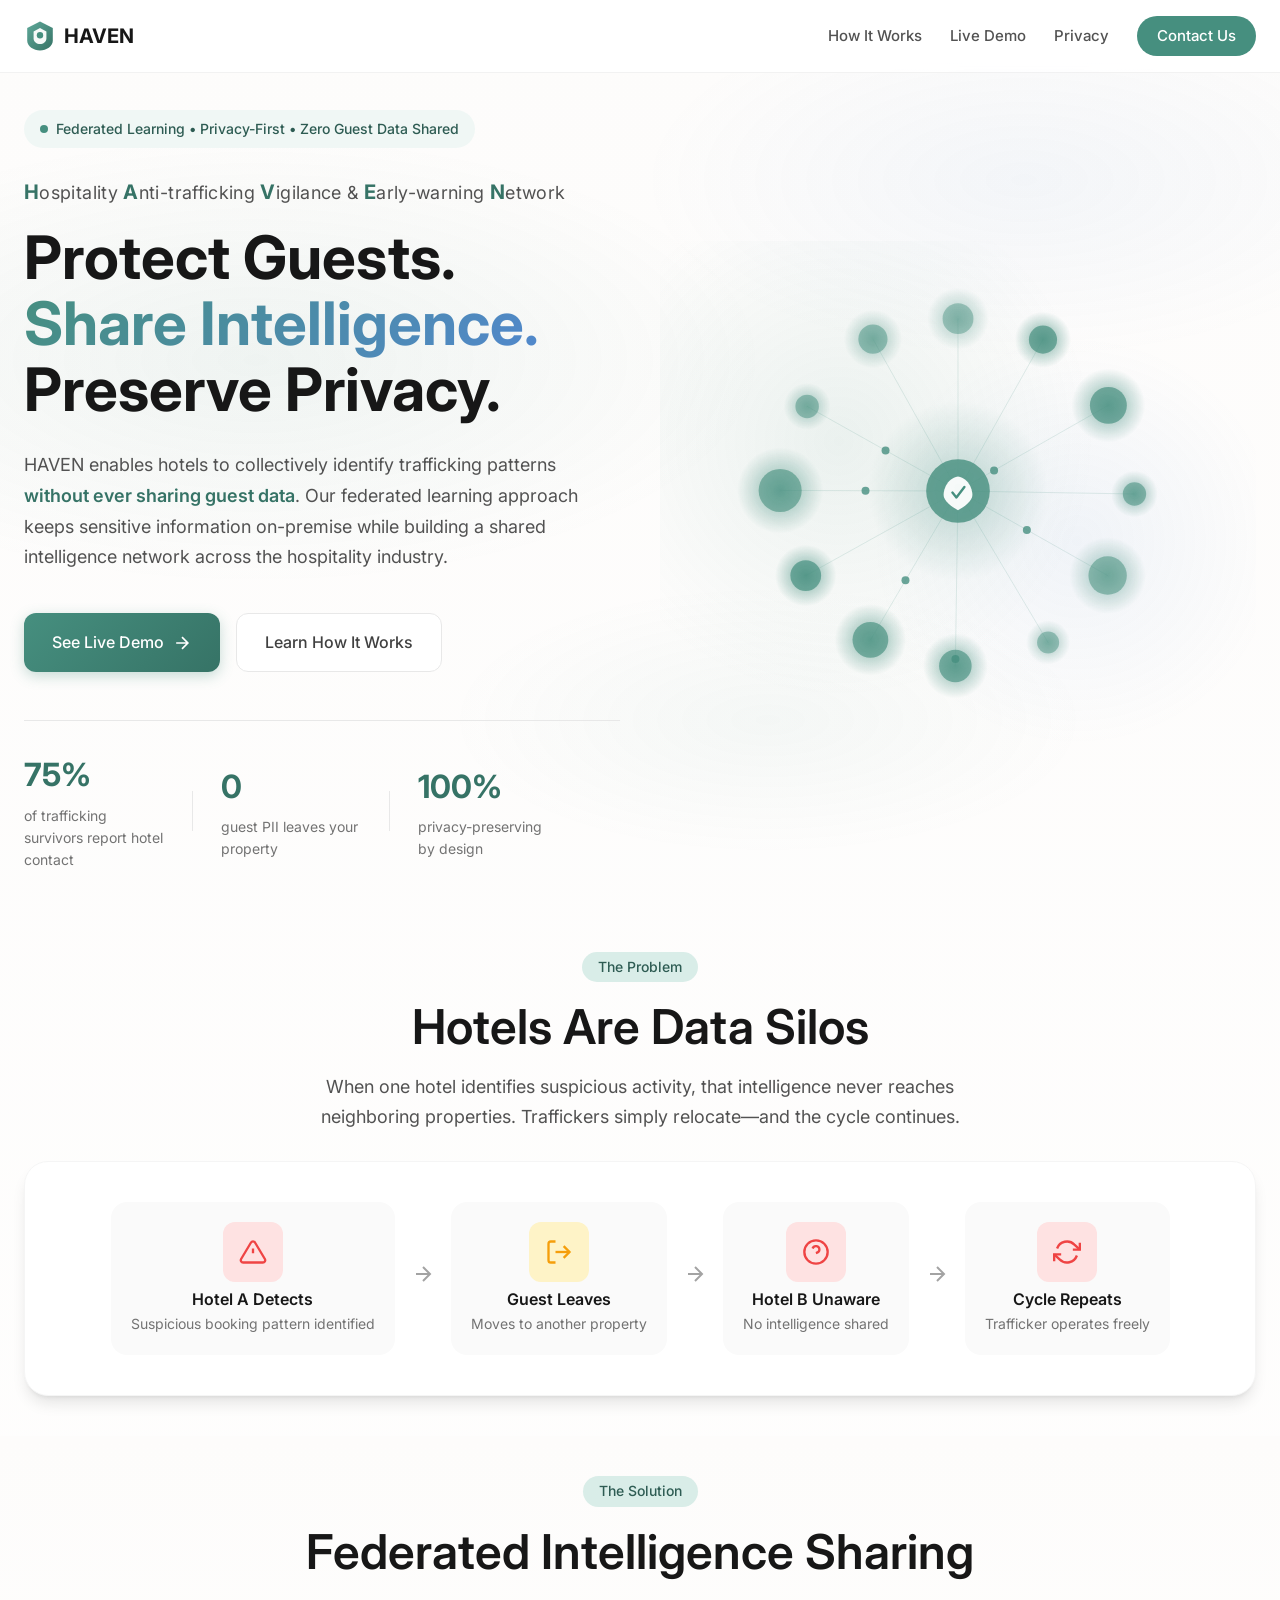
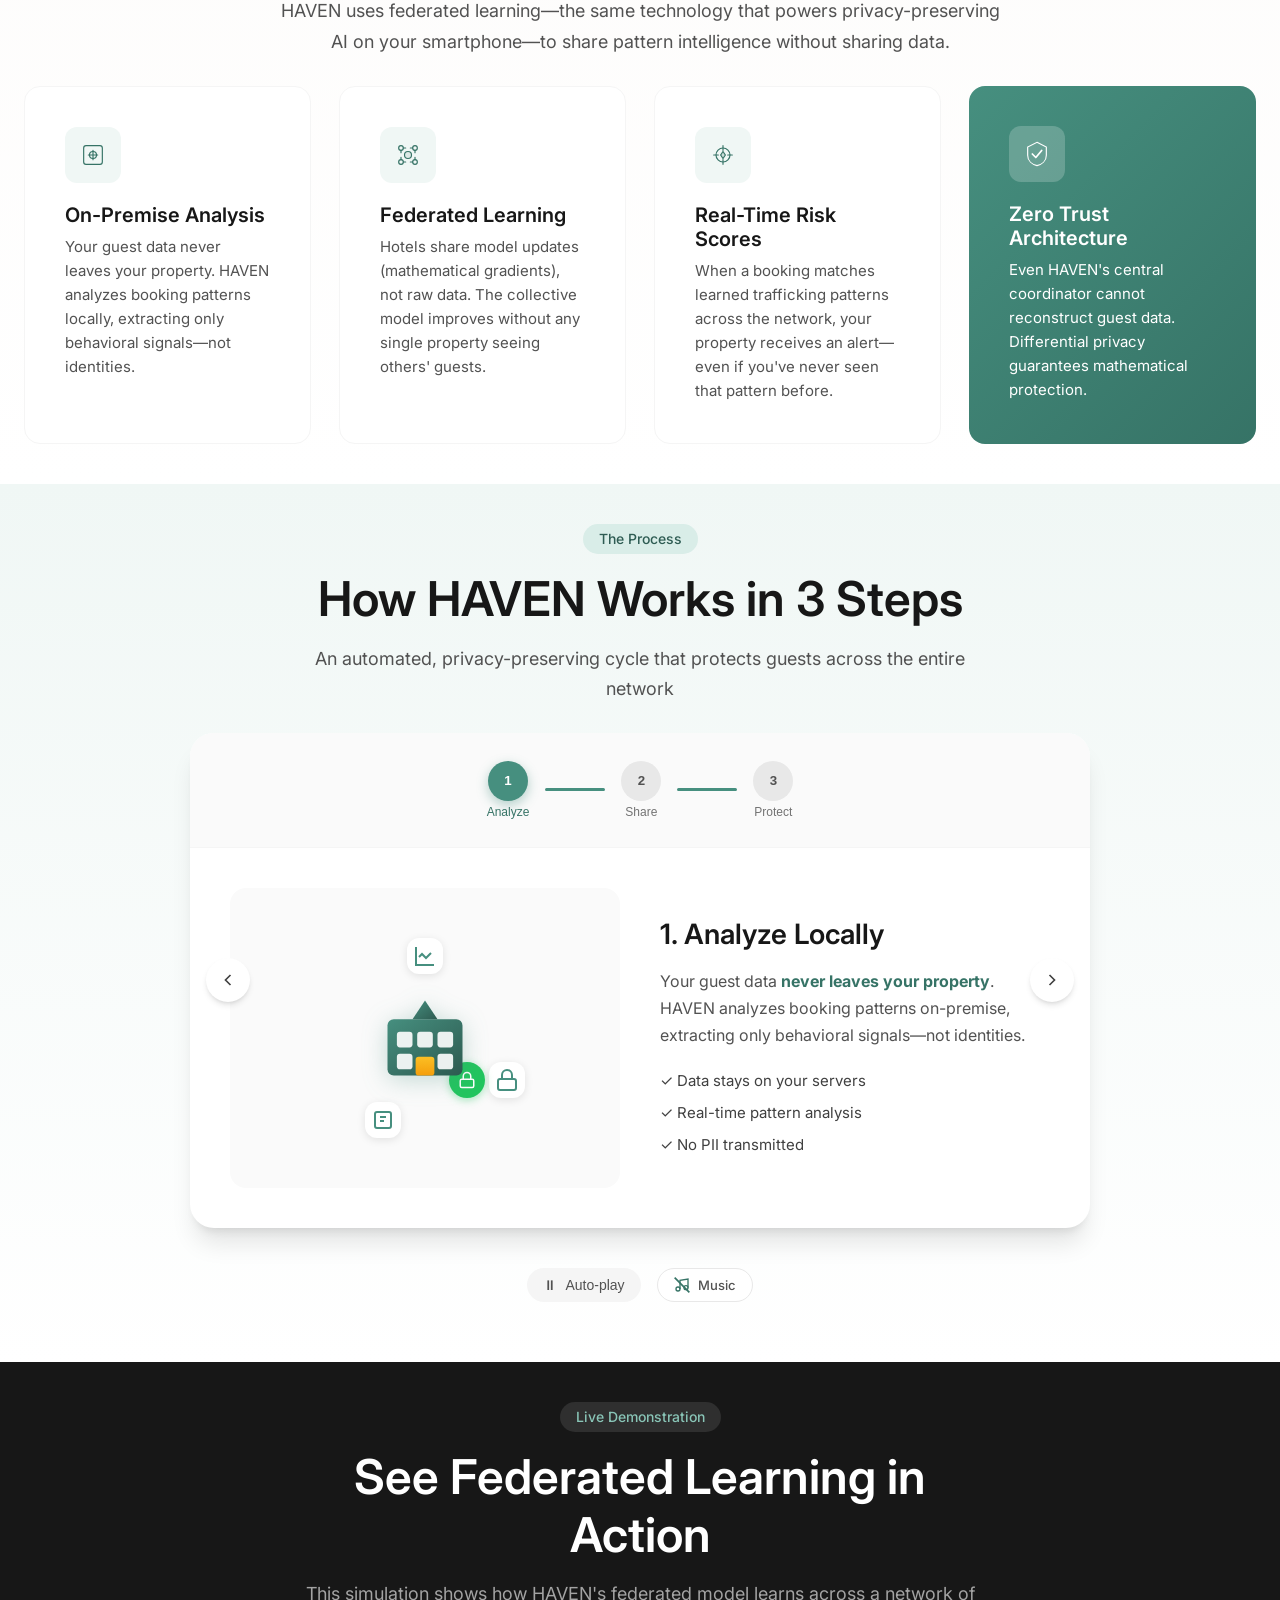
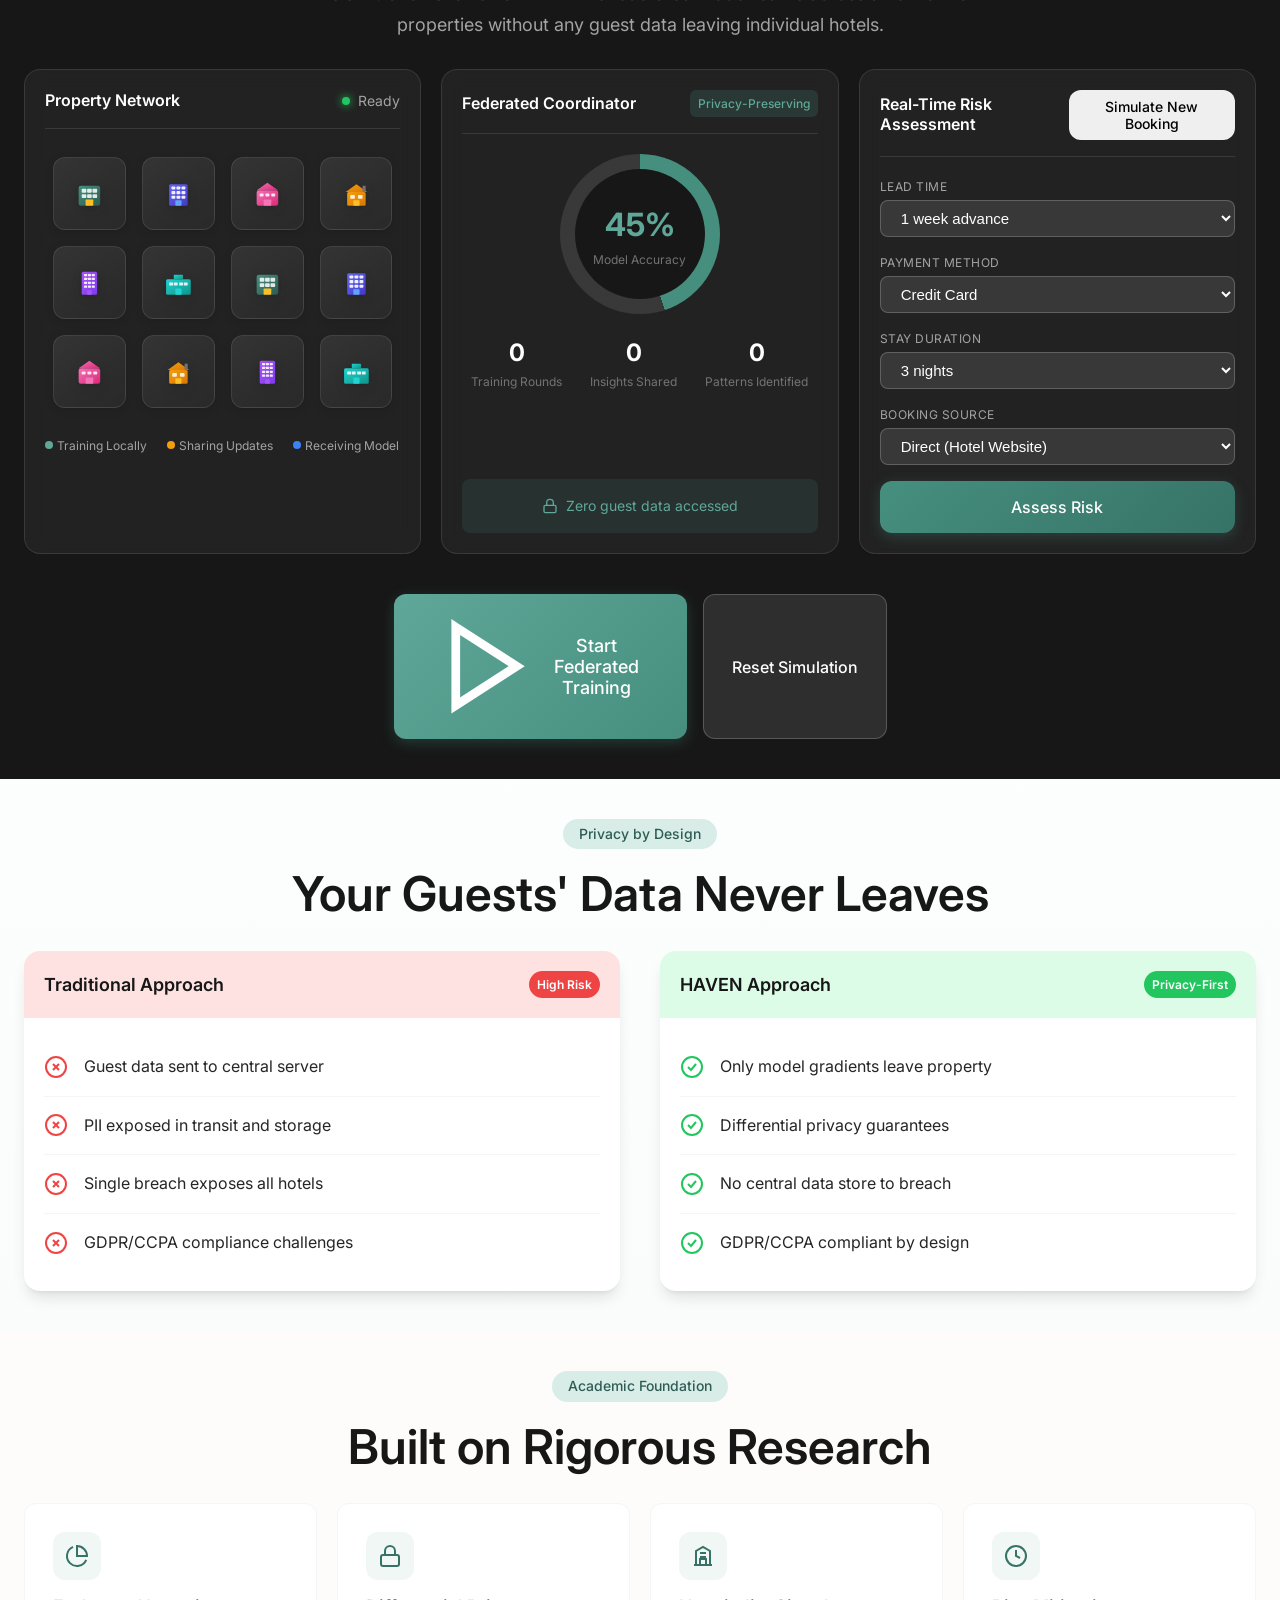
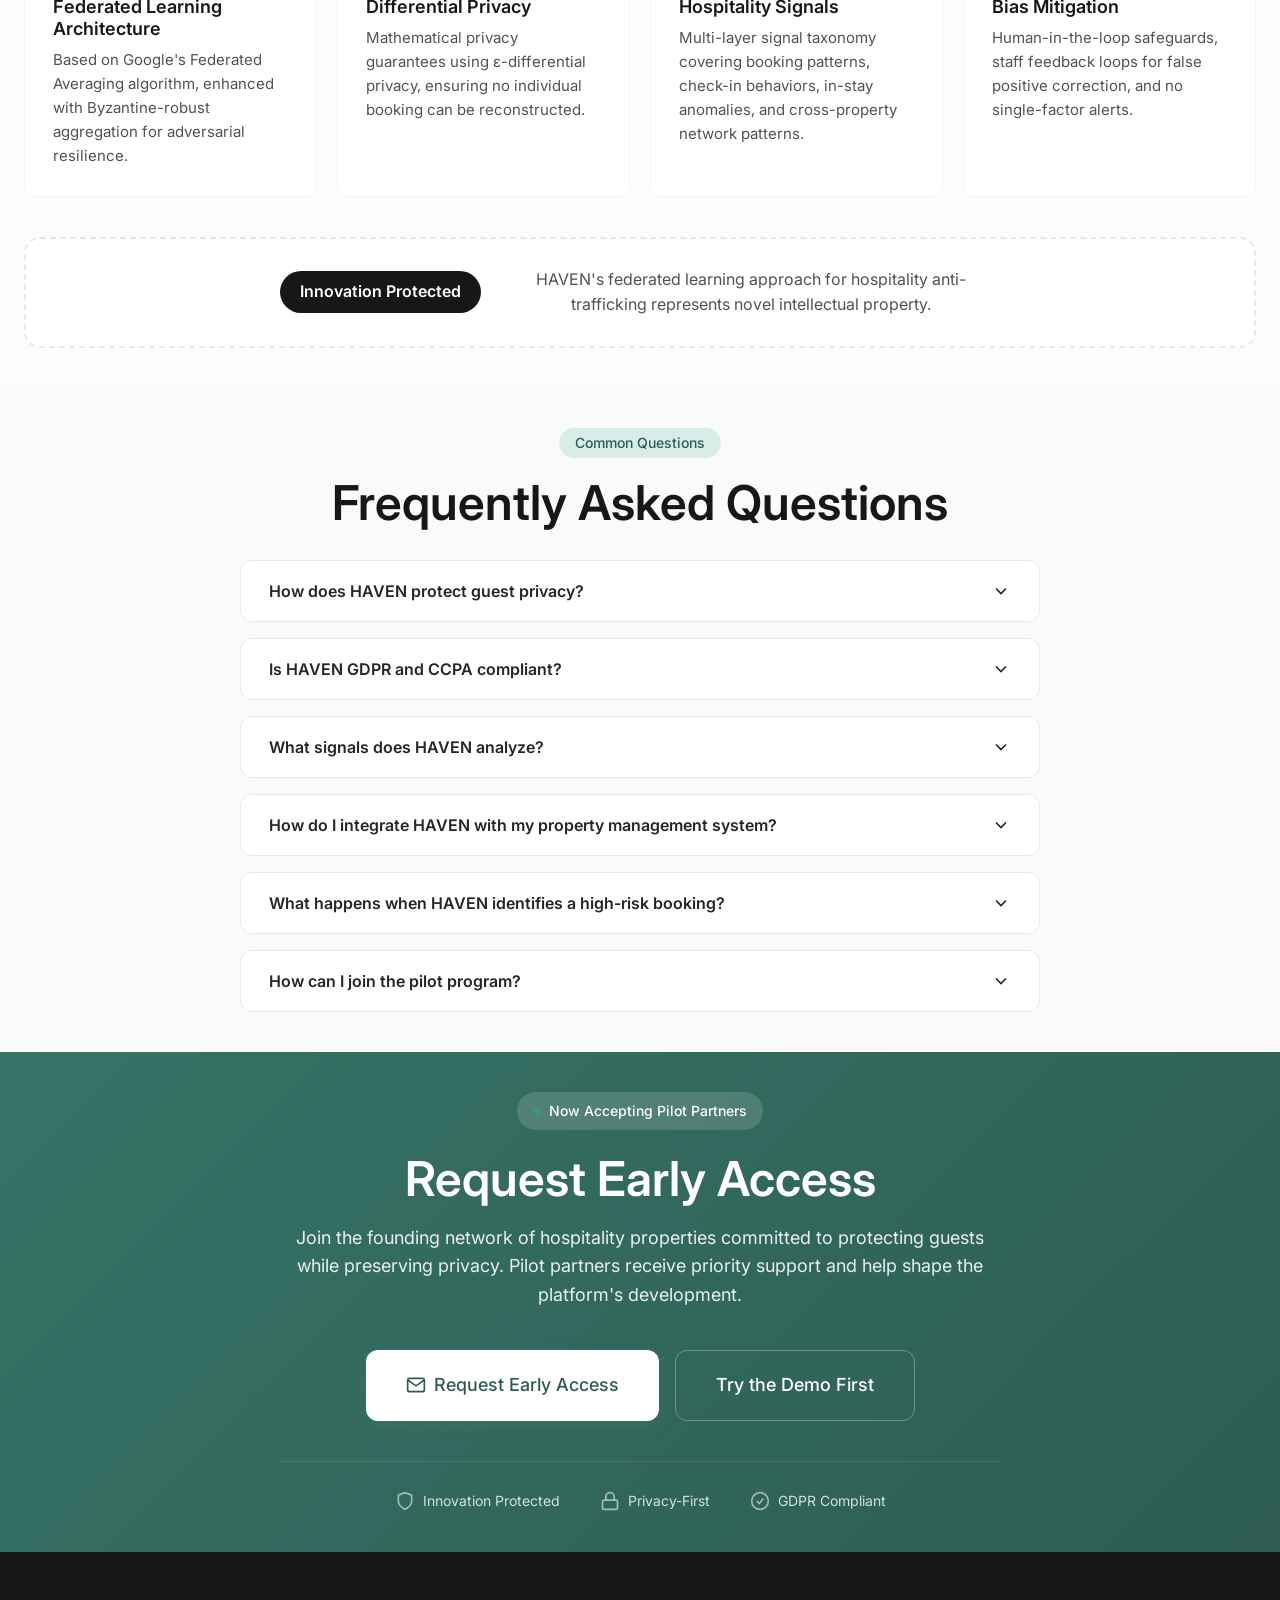
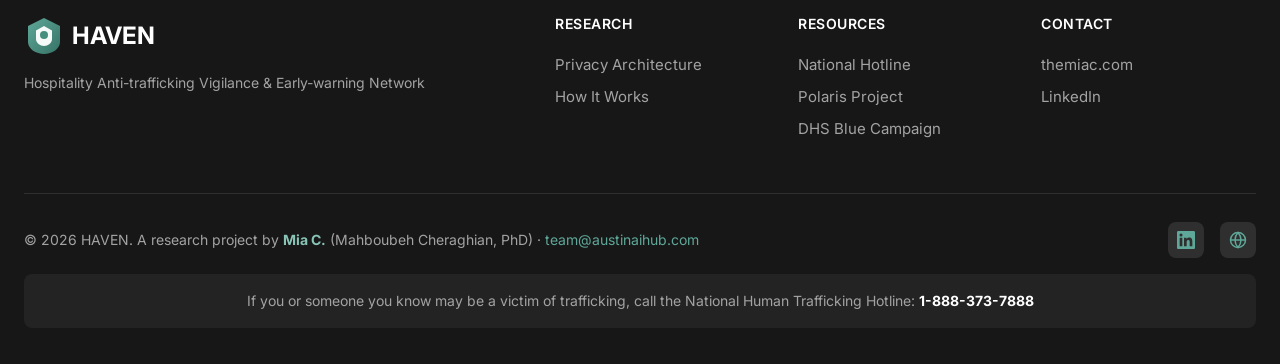
==== index.html @ 01661a68 "HAVEN demo site - remove whitepaper, update contact email - Removed Whitepaper link from nav, resear" ====
<!DOCTYPE html>
<html lang="en">

<head>
    <meta charset="UTF-8">
    <meta name="viewport" content="width=device-width, initial-scale=1.0">
    <title>HAVEN | Hospitality Anti-trafficking Vigilance & Early-warning Network</title>
    <meta name="description"
        content="Privacy-preserving federated learning platform enabling hotels to share trafficking pattern intelligence without exposing guest data.">
    <link rel="preconnect" href="https://fonts.googleapis.com">
    <link rel="preconnect" href="https://fonts.gstatic.com" crossorigin>
    <link
        href="https://fonts.googleapis.com/css2?family=Inter:wght@300;400;500;600;700&family=Playfair+Display:wght@600;700&display=swap"
        rel="stylesheet">
    <link rel="stylesheet" href="css/styles.css">
    <!-- Professional SVG Favicon -->
    <link rel="icon" type="image/svg+xml"
        href="data:image/svg+xml,%3Csvg xmlns='http://www.w3.org/2000/svg' viewBox='0 0 100 100'%3E%3Cdefs%3E%3ClinearGradient id='g' x1='0%25' y1='0%25' x2='100%25' y2='100%25'%3E%3Cstop offset='0%25' stop-color='%23468f7f'/%3E%3Cstop offset='100%25' stop-color='%232e5c53'/%3E%3C/linearGradient%3E%3C/defs%3E%3Cpath d='M50 5 L90 25 L90 65 C90 80 70 95 50 95 C30 95 10 80 10 65 L10 25 Z' fill='url(%23g)'/%3E%3Cpath d='M50 20 L70 32 L70 55 C70 65 60 75 50 75 C40 75 30 65 30 55 L30 32 Z' fill='white' opacity='0.9'/%3E%3Ccircle cx='50' cy='45' r='8' fill='%23468f7f'/%3E%3C/svg%3E">
</head>

<body>
    <!-- Ambient Background -->
    <div class="ambient-bg"></div>

    <!-- Navigation -->
    <nav class="nav" id="nav">
        <div class="nav-container">
            <a href="#" class="nav-logo">
                <!-- Custom SVG Logo -->
                <svg class="logo-svg" viewBox="0 0 40 40" fill="none" xmlns="http://www.w3.org/2000/svg">
                    <defs>
                        <linearGradient id="logoGrad" x1="0%" y1="0%" x2="100%" y2="100%">
                            <stop offset="0%" stop-color="#5fa899" />
                            <stop offset="100%" stop-color="#367366" />
                        </linearGradient>
                    </defs>
                    <path d="M20 2 L36 10 L36 26 C36 33 28 38 20 38 C12 38 4 33 4 26 L4 10 Z" fill="url(#logoGrad)" />
                    <path d="M20 10 L28 14.5 L28 23 C28 27 24 30 20 30 C16 30 12 27 12 23 L12 14.5 Z" fill="white"
                        opacity="0.95" />
                    <circle cx="20" cy="19" r="4" fill="#468f7f" />
                </svg>
                <span class="logo-text">HAVEN</span>
            </a>
            <div class="nav-links">
                <a href="#how-it-works">How It Works</a>
                <a href="#demo">Live Demo</a>
                <a href="#privacy">Privacy</a>
                <a href="mailto:team@austinaihub.com" class="nav-cta">Contact Us</a>
            </div>
            <button class="nav-toggle" id="navToggle" aria-label="Toggle menu">
                <span></span>
                <span></span>
                <span></span>
            </button>
        </div>
    </nav>

    <!-- Hero Section -->
    <header class="hero">
        <div class="hero-content">
            <div class="hero-badge">
                <span class="badge-dot"></span>
                Federated Learning • Privacy-First • Zero Guest Data Shared
            </div>
            <p class="hero-acronym">
                <strong>H</strong>ospitality <strong>A</strong>nti-trafficking <strong>V</strong>igilance &
                <strong>E</strong>arly-warning <strong>N</strong>etwork
            </p>
            <h1 class="hero-title">
                Protect Guests.<br>
                <span class="gradient-text">Share Intelligence.</span><br>
                Preserve Privacy.
            </h1>
            <p class="hero-subtitle">
                HAVEN enables hotels to collectively identify trafficking patterns
                <strong>without ever sharing guest data</strong>. Our federated learning
                approach keeps sensitive information on-premise while building a
                shared intelligence network across the hospitality industry.
            </p>
            <div class="hero-actions">
                <a href="#demo" class="btn btn-primary">
                    <span>See Live Demo</span>
                    <svg width="20" height="20" viewBox="0 0 24 24" fill="none" stroke="currentColor" stroke-width="2">
                        <path d="M5 12h14M12 5l7 7-7 7" />
                    </svg>
                </a>
                <a href="#how-it-works" class="btn btn-secondary">Learn How It Works</a>
            </div>
            <div class="hero-stats">
                <div class="stat">
                    <span class="stat-value">75%</span>
                    <span class="stat-label">of trafficking survivors report hotel contact</span>
                </div>
                <div class="stat-divider"></div>
                <div class="stat">
                    <span class="stat-value">0</span>
                    <span class="stat-label">guest PII leaves your property</span>
                </div>
                <div class="stat-divider"></div>
                <div class="stat">
                    <span class="stat-value">100%</span>
                    <span class="stat-label">privacy-preserving by design</span>
                </div>
            </div>
        </div>
        <div class="hero-visual">
            <div class="network-visualization" id="networkViz">
                <!-- Animated network nodes will be rendered here by JS -->
            </div>
        </div>
    </header>

    <!-- Problem Section -->
    <section class="section problem-section" id="problem">
        <div class="container">
            <div class="section-header">
                <span class="section-label">The Problem</span>
                <h2 class="section-title">Hotels Are Data Silos</h2>
                <p class="section-subtitle">
                    When one hotel identifies suspicious activity, that intelligence never reaches
                    neighboring properties. Traffickers simply relocate—and the cycle continues.
                </p>
            </div>
            <div class="problem-visual">
                <div class="problem-scenario">
                    <div class="scenario-step">
                        <div class="step-icon danger">
                            <svg viewBox="0 0 24 24" fill="none" stroke="currentColor" stroke-width="2">
                                <path d="M12 9v4M12 17h.01" />
                                <path
                                    d="M10.29 3.86L1.82 18a2 2 0 001.71 3h16.94a2 2 0 001.71-3L13.71 3.86a2 2 0 00-3.42 0z" />
                            </svg>
                        </div>
                        <div class="step-content">
                            <h4>Hotel A Detects</h4>
                            <p>Suspicious booking pattern identified</p>
                        </div>
                    </div>
                    <div class="scenario-arrow">
                        <svg viewBox="0 0 24 24" fill="none" stroke="currentColor" stroke-width="2">
                            <path d="M5 12h14M12 5l7 7-7 7" />
                        </svg>
                    </div>
                    <div class="scenario-step">
                        <div class="step-icon warning">
                            <svg viewBox="0 0 24 24" fill="none" stroke="currentColor" stroke-width="2">
                                <path d="M9 21H5a2 2 0 01-2-2V5a2 2 0 012-2h4" />
                                <polyline points="16 17 21 12 16 7" />
                                <line x1="21" y1="12" x2="9" y2="12" />
                            </svg>
                        </div>
                        <div class="step-content">
                            <h4>Guest Leaves</h4>
                            <p>Moves to another property</p>
                        </div>
                    </div>
                    <div class="scenario-arrow">
                        <svg viewBox="0 0 24 24" fill="none" stroke="currentColor" stroke-width="2">
                            <path d="M5 12h14M12 5l7 7-7 7" />
                        </svg>
                    </div>
                    <div class="scenario-step">
                        <div class="step-icon danger">
                            <svg viewBox="0 0 24 24" fill="none" stroke="currentColor" stroke-width="2">
                                <circle cx="12" cy="12" r="10" />
                                <path d="M9.09 9a3 3 0 015.83 1c0 2-3 3-3 3" />
                                <path d="M12 17h.01" />
                            </svg>
                        </div>
                        <div class="step-content">
                            <h4>Hotel B Unaware</h4>
                            <p>No intelligence shared</p>
                        </div>
                    </div>
                    <div class="scenario-arrow">
                        <svg viewBox="0 0 24 24" fill="none" stroke="currentColor" stroke-width="2">
                            <path d="M5 12h14M12 5l7 7-7 7" />
                        </svg>
                    </div>
                    <div class="scenario-step">
                        <div class="step-icon danger">
                            <svg viewBox="0 0 24 24" fill="none" stroke="currentColor" stroke-width="2">
                                <polyline points="23 4 23 10 17 10" />
                                <polyline points="1 20 1 14 7 14" />
                                <path d="M3.51 9a9 9 0 0114.85-3.36L23 10M1 14l4.64 4.36A9 9 0 0020.49 15" />
                            </svg>
                        </div>
                        <div class="step-content">
                            <h4>Cycle Repeats</h4>
                            <p>Trafficker operates freely</p>
                        </div>
                    </div>
                </div>
            </div>
        </div>
    </section>

    <!-- Solution Section -->
    <section class="section solution-section" id="how-it-works">
        <div class="container">
            <div class="section-header">
                <span class="section-label">The Solution</span>
                <h2 class="section-title">Federated Intelligence Sharing</h2>
                <p class="section-subtitle">
                    HAVEN uses federated learning—the same technology that powers privacy-preserving
                    AI on your smartphone—to share pattern intelligence without sharing data.
                </p>
            </div>

            <div class="solution-grid">
                <div class="solution-card">
                    <div class="card-icon">
                        <svg viewBox="0 0 48 48" fill="none">
                            <rect x="8" y="8" width="32" height="32" rx="4" stroke="currentColor" stroke-width="2" />
                            <path d="M16 24h16M24 16v16" stroke="currentColor" stroke-width="2"
                                stroke-linecap="round" />
                            <circle cx="24" cy="24" r="6" stroke="currentColor" stroke-width="2" />
                        </svg>
                    </div>
                    <h3>On-Premise Analysis</h3>
                    <p>Your guest data never leaves your property. HAVEN analyzes booking patterns locally, extracting
                        only behavioral signals—not identities.</p>
                </div>

                <div class="solution-card">
                    <div class="card-icon">
                        <svg viewBox="0 0 48 48" fill="none">
                            <circle cx="12" cy="12" r="4" stroke="currentColor" stroke-width="2" />
                            <circle cx="36" cy="12" r="4" stroke="currentColor" stroke-width="2" />
                            <circle cx="12" cy="36" r="4" stroke="currentColor" stroke-width="2" />
                            <circle cx="36" cy="36" r="4" stroke="currentColor" stroke-width="2" />
                            <circle cx="24" cy="24" r="6" stroke="currentColor" stroke-width="2" fill="currentColor"
                                fill-opacity="0.1" />
                            <path d="M16 12h4M28 12h4M12 16v4M36 16v4M12 28v4M36 28v4M16 36h4M28 36h4"
                                stroke="currentColor" stroke-width="2" stroke-linecap="round" />
                        </svg>
                    </div>
                    <h3>Federated Learning</h3>
                    <p>Hotels share model updates (mathematical gradients), not raw data. The collective model improves
                        without any single property seeing others' guests.</p>
                </div>

                <div class="solution-card">
                    <div class="card-icon">
                        <svg viewBox="0 0 48 48" fill="none">
                            <path d="M24 8v8M24 32v8M8 24h8M32 24h8" stroke="currentColor" stroke-width="2"
                                stroke-linecap="round" />
                            <circle cx="24" cy="24" r="12" stroke="currentColor" stroke-width="2" />
                            <path d="M24 18l4 6-4 6-4-6 4-6z" fill="currentColor" fill-opacity="0.2"
                                stroke="currentColor" stroke-width="2" />
                        </svg>
                    </div>
                    <h3>Real-Time Risk Scores</h3>
                    <p>When a booking matches learned trafficking patterns across the network, your property receives an
                        alert—even if you've never seen that pattern before.</p>
                </div>

                <div class="solution-card featured">
                    <div class="card-icon">
                        <svg viewBox="0 0 48 48" fill="none">
                            <path d="M24 4L40 12v14c0 10-8 16-16 18-8-2-16-8-16-18V12L24 4z" stroke="currentColor"
                                stroke-width="2" />
                            <path d="M16 24l6 6 10-12" stroke="currentColor" stroke-width="3" stroke-linecap="round"
                                stroke-linejoin="round" />
                        </svg>
                    </div>
                    <h3>Zero Trust Architecture</h3>
                    <p>Even HAVEN's central coordinator cannot reconstruct guest data. Differential privacy guarantees
                        mathematical protection.</p>
                </div>
            </div>
        </div>
    </section>
    <!-- Animated How It Works Section -->
    <section class="section animated-explainer-section" id="explainer">
        <div class="container">
            <div class="section-header">
                <span class="section-label">The Process</span>
                <h2 class="section-title">How HAVEN Works in 3 Steps</h2>
                <p class="section-subtitle">
                    An automated, privacy-preserving cycle that protects guests across the entire network
                </p>
            </div>

            <div class="explainer-carousel">
                <!-- Progress Indicators -->
                <div class="carousel-progress">
                    <button class="progress-step active" data-step="0">
                        <span class="step-number">1</span>
                        <span class="step-label">Analyze</span>
                    </button>
                    <div class="progress-line">
                        <div class="progress-fill"></div>
                    </div>
                    <button class="progress-step" data-step="1">
                        <span class="step-number">2</span>
                        <span class="step-label">Share</span>
                    </button>
                    <div class="progress-line">
                        <div class="progress-fill"></div>
                    </div>
                    <button class="progress-step" data-step="2">
                        <span class="step-number">3</span>
                        <span class="step-label">Protect</span>
                    </button>
                </div>

                <!-- Carousel Slides -->
                <div class="carousel-container">
                    <!-- Step 1: Analyze Locally -->
                    <div class="carousel-slide active" data-step="0">
                        <div class="slide-visual">
                            <div class="hotel-node main-hotel">
                                <div class="hotel-icon-svg">
                                    <svg viewBox="0 0 64 64" fill="none">
                                        <rect x="8" y="20" width="48" height="36" rx="4" fill="url(#hotelGrad1)" />
                                        <rect x="14" y="28" width="10" height="10" rx="2" fill="white" opacity="0.9" />
                                        <rect x="27" y="28" width="10" height="10" rx="2" fill="white" opacity="0.9" />
                                        <rect x="40" y="28" width="10" height="10" rx="2" fill="white" opacity="0.9" />
                                        <rect x="14" y="42" width="10" height="10" rx="2" fill="white" opacity="0.9" />
                                        <rect x="40" y="42" width="10" height="10" rx="2" fill="white" opacity="0.9" />
                                        <rect x="26" y="44" width="12" height="12" rx="2" fill="url(#doorGrad)" />
                                        <path d="M24 20 L32 8 L40 20" fill="url(#hotelGrad1)" />
                                        <defs>
                                            <linearGradient id="hotelGrad1" x1="0%" y1="0%" x2="100%" y2="100%">
                                                <stop offset="0%" stop-color="#468f7f" />
                                                <stop offset="100%" stop-color="#2d5a50" />
                                            </linearGradient>
                                            <linearGradient id="doorGrad" x1="0%" y1="0%" x2="0%" y2="100%">
                                                <stop offset="0%" stop-color="#fbbf24" />
                                                <stop offset="100%" stop-color="#f59e0b" />
                                            </linearGradient>
                                        </defs>
                                    </svg>
                                </div>
                                <div class="data-orbit">
                                    <div class="data-point" style="--delay: 0s">
                                        <svg viewBox="0 0 24 24" fill="none" stroke="#468f7f" stroke-width="2">
                                            <path d="M3 3v18h18" />
                                            <path d="M18 9l-5 5-4-4-3 3" />
                                        </svg>
                                    </div>
                                    <div class="data-point" style="--delay: 0.5s">
                                        <svg viewBox="0 0 24 24" fill="none" stroke="#468f7f" stroke-width="2">
                                            <rect x="3" y="11" width="18" height="11" rx="2" />
                                            <path d="M7 11V7a5 5 0 0110 0v4" />
                                        </svg>
                                    </div>
                                    <div class="data-point" style="--delay: 1s">
                                        <svg viewBox="0 0 24 24" fill="none" stroke="#468f7f" stroke-width="2">
                                            <rect x="4" y="4" width="16" height="16" rx="2" />
                                            <path d="M9 9h6M9 13h4" />
                                        </svg>
                                    </div>
                                </div>
                                <div class="lock-badge">
                                    <svg viewBox="0 0 24 24" fill="none" stroke="currentColor" stroke-width="2">
                                        <rect x="3" y="11" width="18" height="11" rx="2" />
                                        <path d="M7 11V7a5 5 0 0110 0v4" />
                                    </svg>
                                </div>
                            </div>
                        </div>
                        <div class="slide-content">
                            <h3>1. Analyze Locally</h3>
                            <p>Your guest data <strong>never leaves your property</strong>. HAVEN analyzes booking
                                patterns on-premise, extracting only behavioral signals—not identities.</p>
                            <ul class="slide-features">
                                <li>✓ Data stays on your servers</li>
                                <li>✓ Real-time pattern analysis</li>
                                <li>✓ No PII transmitted</li>
                            </ul>
                        </div>
                    </div>

                    <!-- Step 2: Share Intelligence -->
                    <div class="carousel-slide" data-step="1">
                        <div class="slide-visual">
                            <div class="network-share">
                                <div class="share-hotel left">
                                    <svg viewBox="0 0 40 40" fill="none">
                                        <rect x="4" y="12" width="32" height="24" rx="3" fill="url(#nodeGrad1)" />
                                        <rect x="8" y="16" width="6" height="6" rx="1" fill="white" opacity="0.8" />
                                        <rect x="17" y="16" width="6" height="6" rx="1" fill="white" opacity="0.8" />
                                        <rect x="26" y="16" width="6" height="6" rx="1" fill="white" opacity="0.8" />
                                        <rect x="16" y="28" width="8" height="8" rx="1" fill="#fbbf24" />
                                        <defs>
                                            <linearGradient id="nodeGrad1" x1="0%" y1="0%" x2="100%" y2="100%">
                                                <stop offset="0%" stop-color="#5ba393" />
                                                <stop offset="100%" stop-color="#3d7268" />
                                            </linearGradient>
                                        </defs>
                                    </svg>
                                </div>
                                <div class="share-hotel right">
                                    <svg viewBox="0 0 40 40" fill="none">
                                        <rect x="4" y="12" width="32" height="24" rx="3" fill="url(#nodeGrad2)" />
                                        <rect x="8" y="16" width="6" height="6" rx="1" fill="white" opacity="0.8" />
                                        <rect x="17" y="16" width="6" height="6" rx="1" fill="white" opacity="0.8" />
                                        <rect x="26" y="16" width="6" height="6" rx="1" fill="white" opacity="0.8" />
                                        <rect x="16" y="28" width="8" height="8" rx="1" fill="#fbbf24" />
                                        <defs>
                                            <linearGradient id="nodeGrad2" x1="0%" y1="0%" x2="100%" y2="100%">
                                                <stop offset="0%" stop-color="#5ba393" />
                                                <stop offset="100%" stop-color="#3d7268" />
                                            </linearGradient>
                                        </defs>
                                    </svg>
                                </div>
                                <div class="share-hotel top">
                                    <svg viewBox="0 0 40 40" fill="none">
                                        <rect x="4" y="12" width="32" height="24" rx="3" fill="url(#nodeGrad3)" />
                                        <rect x="8" y="16" width="6" height="6" rx="1" fill="white" opacity="0.8" />
                                        <rect x="17" y="16" width="6" height="6" rx="1" fill="white" opacity="0.8" />
                                        <rect x="26" y="16" width="6" height="6" rx="1" fill="white" opacity="0.8" />
                                        <rect x="16" y="28" width="8" height="8" rx="1" fill="#fbbf24" />
                                        <defs>
                                            <linearGradient id="nodeGrad3" x1="0%" y1="0%" x2="100%" y2="100%">
                                                <stop offset="0%" stop-color="#5ba393" />
                                                <stop offset="100%" stop-color="#3d7268" />
                                            </linearGradient>
                                        </defs>
                                    </svg>
                                </div>
                                <div class="central-node">
                                    <div class="node-core">
                                        <svg viewBox="0 0 48 48" fill="none">
                                            <circle cx="24" cy="24" r="22" fill="url(#shieldGrad)" />
                                            <path
                                                d="M24 8 L36 14 L36 26 C36 32 30 38 24 40 C18 38 12 32 12 26 L12 14 L24 8Z"
                                                fill="white" opacity="0.9" />
                                            <path d="M20 24 L23 27 L28 20" stroke="#468f7f" stroke-width="2.5"
                                                stroke-linecap="round" stroke-linejoin="round" />
                                            <defs>
                                                <linearGradient id="shieldGrad" x1="0%" y1="0%" x2="100%" y2="100%">
                                                    <stop offset="0%" stop-color="#468f7f" />
                                                    <stop offset="100%" stop-color="#2d5a50" />
                                                </linearGradient>
                                            </defs>
                                        </svg>
                                    </div>
                                    <div class="node-ring"></div>
                                </div>
                                <div class="gradient-flow flow-1"></div>
                                <div class="gradient-flow flow-2"></div>
                                <div class="gradient-flow flow-3"></div>
                            </div>
                        </div>
                        <div class="slide-content">
                            <h3>2. Share Intelligence</h3>
                            <p>Hotels share <strong>model updates (mathematical gradients)</strong>, not raw data. The
                                collective model improves without anyone seeing others' guests.</p>
                            <ul class="slide-features">
                                <li>✓ Only gradients transmitted</li>
                                <li>✓ Federated averaging</li>
                                <li>✓ Differential privacy applied</li>
                            </ul>
                        </div>
                    </div>

                    <!-- Step 3: Protect Together -->
                    <div class="carousel-slide" data-step="2">
                        <div class="slide-visual">
                            <div class="protection-grid">
                                <div class="protected-hotel" style="--delay: 0s">
                                    <span class="hotel-svg-icon">
                                        <svg viewBox="0 0 40 40" fill="none">
                                            <rect x="4" y="12" width="32" height="24" rx="3" fill="#468f7f" />
                                            <rect x="8" y="16" width="6" height="6" rx="1" fill="white" opacity="0.8" />
                                            <rect x="17" y="16" width="6" height="6" rx="1" fill="white"
                                                opacity="0.8" />
                                            <rect x="26" y="16" width="6" height="6" rx="1" fill="white"
                                                opacity="0.8" />
                                            <rect x="16" y="28" width="8" height="8" rx="1" fill="#fbbf24" />
                                        </svg>
                                    </span>
                                    <span class="shield-svg-icon">
                                        <svg viewBox="0 0 24 24" fill="none">
                                            <path d="M12 2 L20 6 L20 12 C20 16 16 20 12 22 C8 20 4 16 4 12 L4 6 L12 2Z"
                                                fill="url(#shieldPulse1)" />
                                            <path d="M9 12 L11 14 L15 9" stroke="white" stroke-width="2"
                                                stroke-linecap="round" />
                                            <defs>
                                                <linearGradient id="shieldPulse1" x1="0%" y1="0%" x2="100%" y2="100%">
                                                    <stop offset="0%" stop-color="#468f7f" />
                                                    <stop offset="100%" stop-color="#2d5a50" />
                                                </linearGradient>
                                            </defs>
                                        </svg>
                                    </span>
                                </div>
                                <div class="protected-hotel" style="--delay: 0.2s">
                                    <span class="hotel-svg-icon">
                                        <svg viewBox="0 0 40 40" fill="none">
                                            <rect x="4" y="12" width="32" height="24" rx="3" fill="#468f7f" />
                                            <rect x="8" y="16" width="6" height="6" rx="1" fill="white" opacity="0.8" />
                                            <rect x="17" y="16" width="6" height="6" rx="1" fill="white"
                                                opacity="0.8" />
                                            <rect x="26" y="16" width="6" height="6" rx="1" fill="white"
                                                opacity="0.8" />
                                            <rect x="16" y="28" width="8" height="8" rx="1" fill="#fbbf24" />
                                        </svg>
                                    </span>
                                    <span class="shield-svg-icon">
                                        <svg viewBox="0 0 24 24" fill="none">
                                            <path d="M12 2 L20 6 L20 12 C20 16 16 20 12 22 C8 20 4 16 4 12 L4 6 L12 2Z"
                                                fill="url(#shieldPulse2)" />
                                            <path d="M9 12 L11 14 L15 9" stroke="white" stroke-width="2"
                                                stroke-linecap="round" />
                                            <defs>
                                                <linearGradient id="shieldPulse2" x1="0%" y1="0%" x2="100%" y2="100%">
                                                    <stop offset="0%" stop-color="#468f7f" />
                                                    <stop offset="100%" stop-color="#2d5a50" />
                                                </linearGradient>
                                            </defs>
                                        </svg>
                                    </span>
                                </div>
                                <div class="protected-hotel" style="--delay: 0.4s">
                                    <span class="hotel-svg-icon">
                                        <svg viewBox="0 0 40 40" fill="none">
                                            <rect x="4" y="12" width="32" height="24" rx="3" fill="#468f7f" />
                                            <rect x="8" y="16" width="6" height="6" rx="1" fill="white" opacity="0.8" />
                                            <rect x="17" y="16" width="6" height="6" rx="1" fill="white"
                                                opacity="0.8" />
                                            <rect x="26" y="16" width="6" height="6" rx="1" fill="white"
                                                opacity="0.8" />
                                            <rect x="16" y="28" width="8" height="8" rx="1" fill="#fbbf24" />
                                        </svg>
                                    </span>
                                    <span class="shield-svg-icon">
                                        <svg viewBox="0 0 24 24" fill="none">
                                            <path d="M12 2 L20 6 L20 12 C20 16 16 20 12 22 C8 20 4 16 4 12 L4 6 L12 2Z"
                                                fill="url(#shieldPulse3)" />
                                            <path d="M9 12 L11 14 L15 9" stroke="white" stroke-width="2"
                                                stroke-linecap="round" />
                                            <defs>
                                                <linearGradient id="shieldPulse3" x1="0%" y1="0%" x2="100%" y2="100%">
                                                    <stop offset="0%" stop-color="#468f7f" />
                                                    <stop offset="100%" stop-color="#2d5a50" />
                                                </linearGradient>
                                            </defs>
                                        </svg>
                                    </span>
                                </div>
                                <div class="protected-hotel" style="--delay: 0.6s">
                                    <span class="hotel-svg-icon">
                                        <svg viewBox="0 0 40 40" fill="none">
                                            <rect x="4" y="12" width="32" height="24" rx="3" fill="#468f7f" />
                                            <rect x="8" y="16" width="6" height="6" rx="1" fill="white" opacity="0.8" />
                                            <rect x="17" y="16" width="6" height="6" rx="1" fill="white"
                                                opacity="0.8" />
                                            <rect x="26" y="16" width="6" height="6" rx="1" fill="white"
                                                opacity="0.8" />
                                            <rect x="16" y="28" width="8" height="8" rx="1" fill="#fbbf24" />
                                        </svg>
                                    </span>
                                    <span class="shield-svg-icon">
                                        <svg viewBox="0 0 24 24" fill="none">
                                            <path d="M12 2 L20 6 L20 12 C20 16 16 20 12 22 C8 20 4 16 4 12 L4 6 L12 2Z"
                                                fill="url(#shieldPulse4)" />
                                            <path d="M9 12 L11 14 L15 9" stroke="white" stroke-width="2"
                                                stroke-linecap="round" />
                                            <defs>
                                                <linearGradient id="shieldPulse4" x1="0%" y1="0%" x2="100%" y2="100%">
                                                    <stop offset="0%" stop-color="#468f7f" />
                                                    <stop offset="100%" stop-color="#2d5a50" />
                                                </linearGradient>
                                            </defs>
                                        </svg>
                                    </span>
                                </div>
                                <div class="alert-wave"></div>
                            </div>
                        </div>
                        <div class="slide-content">
                            <h3>3. Protect Together</h3>
                            <p>When a booking matches learned trafficking patterns, <strong>your property receives an
                                    alert</strong>—even if you've never seen that pattern before.</p>
                            <ul class="slide-features">
                                <li>✓ Real-time risk alerts</li>
                                <li>✓ Network-wide protection</li>
                                <li>✓ Humans remain in the loop</li>
                            </ul>
                        </div>
                    </div>
                </div>

                <!-- Navigation Arrows -->
                <button class="carousel-nav prev" aria-label="Previous step">
                    <svg viewBox="0 0 24 24" fill="none" stroke="currentColor" stroke-width="2">
                        <path d="M15 18l-6-6 6-6" />
                    </svg>
                </button>
                <button class="carousel-nav next" aria-label="Next step">
                    <svg viewBox="0 0 24 24" fill="none" stroke="currentColor" stroke-width="2">
                        <path d="M9 18l6-6-6-6" />
                    </svg>
                </button>
            </div>

            <!-- Auto-play and Music controls -->
            <div class="carousel-controls">
                <button class="autoplay-toggle" id="autoplayToggle">
                    <span class="toggle-icon playing">⏸</span>
                    <span class="toggle-icon paused" style="display:none">▶</span>
                    <span class="toggle-label">Auto-play</span>
                </button>
                <button class="music-toggle-inline" id="musicToggle" aria-label="Toggle background music">
                    <span class="music-icon playing" style="display: none;">
                        <svg viewBox="0 0 24 24" fill="none" stroke="currentColor" stroke-width="2">
                            <path d="M9 18V5l12-2v13" />
                            <circle cx="6" cy="18" r="3" />
                            <circle cx="18" cy="16" r="3" />
                        </svg>
                    </span>
                    <span class="music-icon paused">
                        <svg viewBox="0 0 24 24" fill="none" stroke="currentColor" stroke-width="2">
                            <path d="M9 18V5l12-2v13" />
                            <circle cx="6" cy="18" r="3" />
                            <circle cx="18" cy="16" r="3" />
                            <line x1="1" y1="1" x2="23" y2="23" stroke-width="2.5" />
                        </svg>
                    </span>
                    <span class="toggle-label">Music</span>
                </button>
            </div>
        </div>
    </section>

    <!-- Live Demo Section -->
    <section class="section demo-section" id="demo">
        <div class="container">
            <div class="section-header">
                <span class="section-label">Live Demonstration</span>
                <h2 class="section-title">See Federated Learning in Action</h2>
                <p class="section-subtitle">
                    This simulation shows how HAVEN's federated model learns across a network of
                    properties without any guest data leaving individual hotels.
                </p>
            </div>

            <div class="demo-container">
                <!-- Network Visualization Panel -->
                <div class="demo-panel network-panel">
                    <div class="panel-header">
                        <h3>Property Network</h3>
                        <div class="panel-status">
                            <span class="status-dot active"></span>
                            <span id="networkStatus">Ready</span>
                        </div>
                    </div>
                    <div class="network-grid" id="networkGrid">
                        <!-- Properties will be rendered here -->
                    </div>
                    <div class="network-legend">
                        <div class="legend-item">
                            <span class="legend-dot training"></span>
                            <span>Training Locally</span>
                        </div>
                        <div class="legend-item">
                            <span class="legend-dot sending"></span>
                            <span>Sharing Updates</span>
                        </div>
                        <div class="legend-item">
                            <span class="legend-dot receiving"></span>
                            <span>Receiving Model</span>
                        </div>
                    </div>
                </div>

                <!-- Central Coordinator Panel -->
                <div class="demo-panel coordinator-panel">
                    <div class="panel-header">
                        <h3>Federated Coordinator</h3>
                        <div class="panel-badge">Privacy-Preserving</div>
                    </div>
                    <div class="coordinator-viz">
                        <div class="model-ring" id="modelRing">
                            <div class="ring-progress" id="ringProgress"></div>
                            <div class="ring-center">
                                <span class="ring-value" id="modelAccuracy">0%</span>
                                <span class="ring-label">Model Accuracy</span>
                            </div>
                        </div>
                        <div class="coordinator-stats">
                            <div class="coord-stat">
                                <span class="coord-value" id="roundNumber">0</span>
                                <span class="coord-label">Training Rounds</span>
                            </div>
                            <div class="coord-stat">
                                <span class="coord-value" id="gradientCount">0</span>
                                <span class="coord-label">Insights Shared</span>
                            </div>
                            <div class="coord-stat">
                                <span class="coord-value" id="patternsLearned">0</span>
                                <span class="coord-label">Patterns Identified</span>
                            </div>
                        </div>
                    </div>
                    <div class="privacy-indicator">
                        <svg viewBox="0 0 24 24" fill="none" stroke="currentColor" stroke-width="2">
                            <rect x="3" y="11" width="18" height="11" rx="2" />
                            <path d="M7 11V7a5 5 0 0 1 10 0v4" />
                        </svg>
                        <span>Zero guest data accessed</span>
                    </div>
                </div>

                <!-- Risk Assessment Panel -->
                <div class="demo-panel risk-panel">
                    <div class="panel-header">
                        <h3>Real-Time Risk Assessment</h3>
                        <button class="btn btn-small" id="newBookingBtn">Simulate New Booking</button>
                    </div>
                    <div class="booking-form" id="bookingForm">
                        <div class="form-row">
                            <label>Lead Time</label>
                            <select id="leadTime">
                                <option value="168">1 week advance</option>
                                <option value="48">2 days advance</option>
                                <option value="6">Same day</option>
                                <option value="2">2 hours</option>
                            </select>
                        </div>
                        <div class="form-row">
                            <label>Payment Method</label>
                            <select id="paymentMethod">
                                <option value="credit">Credit Card</option>
                                <option value="debit">Debit Card</option>
                                <option value="prepaid">Prepaid Card</option>
                                <option value="cash">Cash</option>
                            </select>
                        </div>
                        <div class="form-row">
                            <label>Stay Duration</label>
                            <select id="stayDuration">
                                <option value="3">3 nights</option>
                                <option value="1">1 night</option>
                                <option value="0.5">Few hours</option>
                            </select>
                        </div>
                        <div class="form-row">
                            <label>Booking Source</label>
                            <select id="bookingSource">
                                <option value="direct">Direct (Hotel Website)</option>
                                <option value="ota">OTA (Booking.com, etc.)</option>
                                <option value="walkin">Walk-in</option>
                                <option value="thirdparty">Third-Party Booker</option>
                            </select>
                        </div>
                        <button class="btn btn-primary btn-full" id="assessBtn">Assess Risk</button>
                    </div>
                    <div class="risk-result" id="riskResult">
                        <div class="risk-score-display">
                            <div class="risk-gauge" id="riskGauge">
                                <div class="gauge-fill" id="gaugeFill"></div>
                                <div class="gauge-needle" id="gaugeNeedle"></div>
                            </div>
                            <div class="risk-value" id="riskValue">—</div>
                            <div class="risk-label" id="riskLabel">Risk Level</div>
                        </div>
                        <div class="risk-factors" id="riskFactors">
                            <!-- Populated by JS -->
                        </div>
                        <div class="risk-recommendation" id="riskRecommendation">
                            <!-- Populated by JS -->
                        </div>
                    </div>
                </div>
            </div>

            <!-- Demo Controls -->
            <div class="demo-controls">
                <button class="btn btn-primary btn-large" id="startTrainingBtn">
                    <svg viewBox="0 0 24 24" fill="none" stroke="currentColor" stroke-width="2">
                        <polygon points="5 3 19 12 5 21 5 3" />
                    </svg>
                    Start Federated Training
                </button>
                <button class="btn btn-secondary" id="resetBtn">Reset Simulation</button>
            </div>
        </div>
    </section>

    <!-- Privacy Section -->
    <section class="section privacy-section" id="privacy">
        <div class="container">
            <div class="section-header">
                <span class="section-label">Privacy by Design</span>
                <h2 class="section-title">Your Guests' Data Never Leaves</h2>
            </div>

            <div class="privacy-comparison">
                <div class="privacy-column traditional">
                    <div class="column-header danger">
                        <h3>Traditional Approach</h3>
                        <span class="column-badge danger">High Risk</span>
                    </div>
                    <ul class="privacy-list">
                        <li class="bad">
                            <svg viewBox="0 0 24 24" fill="none" stroke="currentColor" stroke-width="2">
                                <circle cx="12" cy="12" r="10" />
                                <path d="M15 9l-6 6M9 9l6 6" />
                            </svg>
                            Guest data sent to central server
                        </li>
                        <li class="bad">
                            <svg viewBox="0 0 24 24" fill="none" stroke="currentColor" stroke-width="2">
                                <circle cx="12" cy="12" r="10" />
                                <path d="M15 9l-6 6M9 9l6 6" />
                            </svg>
                            PII exposed in transit and storage
                        </li>
                        <li class="bad">
                            <svg viewBox="0 0 24 24" fill="none" stroke="currentColor" stroke-width="2">
                                <circle cx="12" cy="12" r="10" />
                                <path d="M15 9l-6 6M9 9l6 6" />
                            </svg>
                            Single breach exposes all hotels
                        </li>
                        <li class="bad">
                            <svg viewBox="0 0 24 24" fill="none" stroke="currentColor" stroke-width="2">
                                <circle cx="12" cy="12" r="10" />
                                <path d="M15 9l-6 6M9 9l6 6" />
                            </svg>
                            GDPR/CCPA compliance challenges
                        </li>
                    </ul>
                </div>

                <div class="privacy-column haven">
                    <div class="column-header success">
                        <h3>HAVEN Approach</h3>
                        <span class="column-badge success">Privacy-First</span>
                    </div>
                    <ul class="privacy-list">
                        <li class="good">
                            <svg viewBox="0 0 24 24" fill="none" stroke="currentColor" stroke-width="2">
                                <circle cx="12" cy="12" r="10" />
                                <path d="M8 12l3 3 5-6" />
                            </svg>
                            Only model gradients leave property
                        </li>
                        <li class="good">
                            <svg viewBox="0 0 24 24" fill="none" stroke="currentColor" stroke-width="2">
                                <circle cx="12" cy="12" r="10" />
                                <path d="M8 12l3 3 5-6" />
                            </svg>
                            Differential privacy guarantees
                        </li>
                        <li class="good">
                            <svg viewBox="0 0 24 24" fill="none" stroke="currentColor" stroke-width="2">
                                <circle cx="12" cy="12" r="10" />
                                <path d="M8 12l3 3 5-6" />
                            </svg>
                            No central data store to breach
                        </li>
                        <li class="good">
                            <svg viewBox="0 0 24 24" fill="none" stroke="currentColor" stroke-width="2">
                                <circle cx="12" cy="12" r="10" />
                                <path d="M8 12l3 3 5-6" />
                            </svg>
                            GDPR/CCPA compliant by design
                        </li>
                    </ul>
                </div>
            </div>
        </div>
    </section>

    <!-- Research Section -->
    <section class="section research-section" id="research">
        <div class="container">
            <div class="section-header">
                <span class="section-label">Academic Foundation</span>
                <h2 class="section-title">Built on Rigorous Research</h2>
            </div>

            <div class="research-grid">
                <div class="research-card">
                    <div class="research-icon">
                        <svg viewBox="0 0 24 24" fill="none" stroke="currentColor" stroke-width="2">
                            <path d="M21.21 15.89A10 10 0 118 2.83" />
                            <path d="M22 12A10 10 0 0012 2v10z" />
                        </svg>
                    </div>
                    <h4>Federated Learning Architecture</h4>
                    <p>Based on Google's Federated Averaging algorithm, enhanced with Byzantine-robust aggregation for
                        adversarial resilience.</p>
                </div>
                <div class="research-card">
                    <div class="research-icon">
                        <svg viewBox="0 0 24 24" fill="none" stroke="currentColor" stroke-width="2">
                            <rect x="3" y="11" width="18" height="11" rx="2" />
                            <path d="M7 11V7a5 5 0 0110 0v4" />
                        </svg>
                    </div>
                    <h4>Differential Privacy</h4>
                    <p>Mathematical privacy guarantees using ε-differential privacy, ensuring no individual booking can
                        be reconstructed.</p>
                </div>
                <div class="research-card">
                    <div class="research-icon">
                        <svg viewBox="0 0 24 24" fill="none" stroke="currentColor" stroke-width="2">
                            <path d="M3 21h18M5 21V7l7-4 7 4v14" />
                            <path d="M9 21v-6h6v6M9 9h6M9 13h6" />
                        </svg>
                    </div>
                    <h4>Hospitality Signals</h4>
                    <p>Multi-layer signal taxonomy covering booking patterns, check-in behaviors, in-stay anomalies, and
                        cross-property network patterns.</p>
                </div>
                <div class="research-card">
                    <div class="research-icon">
                        <svg viewBox="0 0 24 24" fill="none" stroke="currentColor" stroke-width="2">
                            <circle cx="12" cy="12" r="10" />
                            <path d="M12 6v6l4 2" />
                        </svg>
                    </div>
                    <h4>Bias Mitigation</h4>
                    <p>Human-in-the-loop safeguards, staff feedback loops for false positive correction, and no
                        single-factor alerts.</p>
                </div>
            </div>

            <div class="patent-notice">
                <div class="patent-badge">
                    <span>Innovation Protected</span>
                </div>
                <p>HAVEN's federated learning approach for hospitality anti-trafficking represents novel intellectual
                    property.</p>
            </div>
        </div>
    </section>


    <!-- FAQ Section -->
    <section class="section faq-section" id="faq">
        <div class="container">
            <div class="section-header">
                <span class="section-label">Common Questions</span>
                <h2 class="section-title">Frequently Asked Questions</h2>
            </div>
            <div class="faq-grid">
                <div class="faq-item">
                    <button class="faq-question" aria-expanded="false">
                        <span>How does HAVEN protect guest privacy?</span>
                        <svg viewBox="0 0 24 24" fill="none" stroke="currentColor" stroke-width="2" class="faq-icon">
                            <path d="M6 9l6 6 6-6" />
                        </svg>
                    </button>
                    <div class="faq-answer">
                        <p>HAVEN uses federated learning—a privacy-preserving AI technique. Your guest data never leaves
                            your property. Only mathematical model updates (gradients) are shared with the network, and
                            these cannot be reverse-engineered to identify individuals. We also apply differential
                            privacy, adding mathematical noise that provides provable privacy guarantees.</p>
                    </div>
                </div>
                <div class="faq-item">
                    <button class="faq-question" aria-expanded="false">
                        <span>Is HAVEN GDPR and CCPA compliant?</span>
                        <svg viewBox="0 0 24 24" fill="none" stroke="currentColor" stroke-width="2" class="faq-icon">
                            <path d="M6 9l6 6 6-6" />
                        </svg>
                    </button>
                    <div class="faq-answer">
                        <p>Yes. Because no personal data is centralized or shared, HAVEN is compliant by design. There's
                            no "data transfer" in the regulatory sense—only statistical model updates. This makes HAVEN
                            significantly easier to deploy across jurisdictions compared to traditional centralized
                            approaches.</p>
                    </div>
                </div>
                <div class="faq-item">
                    <button class="faq-question" aria-expanded="false">
                        <span>What signals does HAVEN analyze?</span>
                        <svg viewBox="0 0 24 24" fill="none" stroke="currentColor" stroke-width="2" class="faq-icon">
                            <path d="M6 9l6 6 6-6" />
                        </svg>
                    </button>
                    <div class="faq-answer">
                        <p>HAVEN analyzes behavioral booking signals—not identities. This includes lead time (how far in
                            advance the booking was made), payment method, stay duration, booking source, and other
                            patterns that research shows correlate with trafficking activity. The system learns which
                            combinations of signals indicate elevated risk.</p>
                    </div>
                </div>
                <div class="faq-item">
                    <button class="faq-question" aria-expanded="false">
                        <span>How do I integrate HAVEN with my property management system?</span>
                        <svg viewBox="0 0 24 24" fill="none" stroke="currentColor" stroke-width="2" class="faq-icon">
                            <path d="M6 9l6 6 6-6" />
                        </svg>
                    </button>
                    <div class="faq-answer">
                        <p>HAVEN is designed to integrate with major PMS platforms including Opera, Mews, and Cloudbeds
                            via secure API connections. For on-premise systems, we offer a lightweight agent that runs
                            locally. Integration typically takes less than one day. Contact us to discuss your specific
                            setup.</p>
                    </div>
                </div>
                <div class="faq-item">
                    <button class="faq-question" aria-expanded="false">
                        <span>What happens when HAVEN identifies a high-risk booking?</span>
                        <svg viewBox="0 0 24 24" fill="none" stroke="currentColor" stroke-width="2" class="faq-icon">
                            <path d="M6 9l6 6 6-6" />
                        </svg>
                    </button>
                    <div class="faq-answer">
                        <p>HAVEN provides risk scores and explanations to your staff—not automated actions. Humans
                            remain in the loop for all guest-facing decisions. Elevated risk triggers enhanced
                            monitoring protocols and, at high thresholds, staff may be prompted to conduct discreet
                            welfare checks following established anti-trafficking training guidelines.</p>
                    </div>
                </div>
                <div class="faq-item">
                    <button class="faq-question" aria-expanded="false">
                        <span>How can I join the pilot program?</span>
                        <svg viewBox="0 0 24 24" fill="none" stroke="currentColor" stroke-width="2" class="faq-icon">
                            <path d="M6 9l6 6 6-6" />
                        </svg>
                    </button>
                    <div class="faq-answer">
                        <p>We're currently recruiting pilot partners for our 2026 launch. Hotels, vacation rental
                            platforms, and hospitality associations interested in privacy-preserving anti-trafficking
                            technology can request early access below. Pilot participants receive priority support and
                            input into feature development.</p>
                    </div>
                </div>
            </div>
        </div>
    </section>

    <!-- CTA Section -->
    <section class="section cta-section" id="contact">
        <div class="container">
            <div class="cta-content">
                <div class="cta-badge">
                    <span class="badge-dot"></span>
                    Now Accepting Pilot Partners
                </div>
                <h2>Request Early Access</h2>
                <p>Join the founding network of hospitality properties committed to protecting guests while preserving
                    privacy. Pilot partners receive priority support and help shape the platform's development.</p>
                <div class="cta-actions">
                    <a href="mailto:team@austinaihub.com?subject=HAVEN%20Early%20Access%20Request&body=I'm%20interested%20in%20joining%20the%20HAVEN%20pilot%20program.%0A%0AProperty%20Name:%0ALocation:%0ANumber%20of%20Rooms:%0A%0APlease%20contact%20me%20to%20discuss%20participation."
                        class="btn btn-primary btn-large">
                        <svg viewBox="0 0 24 24" fill="none" stroke="currentColor" stroke-width="2" width="20"
                            height="20">
                            <path d="M4 4h16c1.1 0 2 .9 2 2v12c0 1.1-.9 2-2 2H4c-1.1 0-2-.9-2-2V6c0-1.1.9-2 2-2z" />
                            <polyline points="22,6 12,13 2,6" />
                        </svg>
                        Request Early Access
                    </a>
                    <a href="#demo" class="btn btn-secondary btn-large">
                        Try the Demo First
                    </a>
                </div>
                <div class="cta-trust-badges">
                    <div class="trust-item">
                        <svg viewBox="0 0 24 24" fill="none" stroke="currentColor" stroke-width="2">
                            <path d="M12 22s8-4 8-10V5l-8-3-8 3v7c0 6 8 10 8 10z" />
                        </svg>
                        <span>Innovation Protected</span>
                    </div>
                    <div class="trust-item">
                        <svg viewBox="0 0 24 24" fill="none" stroke="currentColor" stroke-width="2">
                            <rect x="3" y="11" width="18" height="11" rx="2" />
                            <path d="M7 11V7a5 5 0 0110 0v4" />
                        </svg>
                        <span>Privacy-First</span>
                    </div>
                    <div class="trust-item">
                        <svg viewBox="0 0 24 24" fill="none" stroke="currentColor" stroke-width="2">
                            <circle cx="12" cy="12" r="10" />
                            <path d="M8 12l3 3 5-6" />
                        </svg>
                        <span>GDPR Compliant</span>
                    </div>
                </div>
            </div>
        </div>
    </section>

    <!-- Footer -->
    <footer class="footer">
        <div class="container">
            <div class="footer-content">
                <div class="footer-brand">
                    <div class="footer-logo">
                        <svg class="logo-svg" viewBox="0 0 40 40" fill="none" xmlns="http://www.w3.org/2000/svg">
                            <defs>
                                <linearGradient id="footerLogoGrad" x1="0%" y1="0%" x2="100%" y2="100%">
                                    <stop offset="0%" stop-color="#5fa899" />
                                    <stop offset="100%" stop-color="#367366" />
                                </linearGradient>
                            </defs>
                            <path d="M20 2 L36 10 L36 26 C36 33 28 38 20 38 C12 38 4 33 4 26 L4 10 Z"
                                fill="url(#footerLogoGrad)" />
                            <path d="M20 10 L28 14.5 L28 23 C28 27 24 30 20 30 C16 30 12 27 12 23 L12 14.5 Z"
                                fill="white" opacity="0.95" />
                            <circle cx="20" cy="19" r="4" fill="#468f7f" />
                        </svg>
                        <span class="logo-text">HAVEN</span>
                    </div>
                    <p>Hospitality Anti-trafficking Vigilance & Early-warning Network</p>
                </div>
                <div class="footer-links">
                    <div class="footer-column">
                        <h4>Research</h4>
                        <a href="#privacy">Privacy Architecture</a>
                        <a href="#how-it-works">How It Works</a>
                    </div>
                    <div class="footer-column">
                        <h4>Resources</h4>
                        <a href="https://humantraffickinghotline.org" target="_blank">National Hotline</a>
                        <a href="https://polarisproject.org" target="_blank">Polaris Project</a>
                        <a href="https://www.dhs.gov/blue-campaign" target="_blank">DHS Blue Campaign</a>
                    </div>
                    <div class="footer-column">
                        <h4>Contact</h4>
                        <a href="https://themiac.com" target="_blank">themiac.com</a>
                        <a href="https://linkedin.com/in/miacheraghian" target="_blank">LinkedIn</a>
                    </div>
                </div>
            </div>
            <div class="footer-bottom">
                <div class="footer-author">
                    <p>© 2026 HAVEN. A research project by <strong>Mia C.</strong> (Mahboubeh Cheraghian, PhD) · <a
                            href="mailto:team@austinaihub.com">team@austinaihub.com</a></p>
                    <div class="footer-social">
                        <a href="https://linkedin.com/in/miacheraghian" target="_blank" class="social-link"
                            aria-label="LinkedIn">
                            <svg viewBox="0 0 24 24" fill="currentColor">
                                <path
                                    d="M20.447 20.452h-3.554v-5.569c0-1.328-.027-3.037-1.852-3.037-1.853 0-2.136 1.445-2.136 2.939v5.667H9.351V9h3.414v1.561h.046c.477-.9 1.637-1.85 3.37-1.85 3.601 0 4.267 2.37 4.267 5.455v6.286zM5.337 7.433a2.062 2.062 0 01-2.063-2.065 2.064 2.064 0 112.063 2.065zm1.782 13.019H3.555V9h3.564v11.452zM22.225 0H1.771C.792 0 0 .774 0 1.729v20.542C0 23.227.792 24 1.771 24h20.451C23.2 24 24 23.227 24 22.271V1.729C24 .774 23.2 0 22.222 0h.003z" />
                            </svg>
                        </a>
                        <a href="https://themiac.com" target="_blank" class="social-link" aria-label="Website">
                            <svg viewBox="0 0 24 24" fill="none" stroke="currentColor" stroke-width="2">
                                <circle cx="12" cy="12" r="10" />
                                <path
                                    d="M2 12h20M12 2a15.3 15.3 0 014 10 15.3 15.3 0 01-4 10 15.3 15.3 0 01-4-10 15.3 15.3 0 014-10z" />
                            </svg>
                        </a>
                    </div>
                </div>
                <p class="footer-note">If you or someone you know may be a victim of trafficking, call the National
                    Human Trafficking Hotline: <strong>1-888-373-7888</strong></p>
            </div>
        </div>
    </footer>

    <!-- Background Music -->
    <audio id="bgMusic" loop preload="auto">
        <source src="tech-innovative-403426.mp3" type="audio/mpeg">
    </audio>

    <script src="js/simulation.js"></script>
    <script src="js/main.js"></script>
</body>

</html>
---- css/styles.css ----
/* ============================================
   HAVEN - Design System & Styles
   Hospitality Anti-trafficking Vigilance & Early-warning Network

   Color Philosophy: Calming, professional, trustworthy
   - Sage/Teal tones: Safety, protection, calm
   - Warm neutrals: Approachable, professional
   - Soft accents: Modern, premium
   ============================================ */

/* ============================================
   CSS Variables - Design Tokens
   ============================================ */
:root {
    /* Primary Palette - Calming Sage/Teal */
    --primary-50: #f0f7f5;
    --primary-100: #d9ede8;
    --primary-200: #b5dcd2;
    --primary-300: #89c5b7;
    --primary-400: #5fa899;
    --primary-500: #468f7f;
    /* Main primary */
    --primary-600: #367366;
    --primary-700: #2e5c53;
    --primary-800: #284a44;
    --primary-900: #243e3a;

    /* Secondary - Warm Cream */
    --secondary-50: #fdfcfb;
    --secondary-100: #f9f6f2;
    --secondary-200: #f3ede5;
    --secondary-300: #e8dfd2;
    --secondary-400: #d9ccba;
    --secondary-500: #c7b69e;

    /* Accent - Soft Blue */
    --accent-50: #f0f6fc;
    --accent-100: #dfeaf7;
    --accent-200: #c6dbf1;
    --accent-300: #a0c4e8;
    --accent-400: #73a5db;
    --accent-500: #5188cd;

    /* Neutrals */
    --neutral-50: #fafafa;
    --neutral-100: #f5f5f5;
    --neutral-200: #e8e8e8;
    --neutral-300: #d4d4d4;
    --neutral-400: #a3a3a3;
    --neutral-500: #737373;
    --neutral-600: #525252;
    --neutral-700: #404040;
    --neutral-800: #262626;
    --neutral-900: #171717;

    /* Semantic Colors */
    --success: #22c55e;
    --success-light: #dcfce7;
    --warning: #f59e0b;
    --warning-light: #fef3c7;
    --danger: #ef4444;
    --danger-light: #fee2e2;
    --info: #3b82f6;
    --info-light: #dbeafe;

    /* Typography */
    --font-display: 'Playfair Display', Georgia, serif;
    --font-body: 'Inter', -apple-system, BlinkMacSystemFont, sans-serif;

    /* Spacing - Compact layout */
    --space-xs: 0.25rem;
    --space-sm: 0.5rem;
    --space-md: 1rem;
    --space-lg: 1.25rem;
    --space-xl: 1.75rem;
    --space-2xl: 2.5rem;
    --space-3xl: 3rem;
    --space-4xl: 4rem;

    /* Border Radius */
    --radius-sm: 0.375rem;
    --radius-md: 0.5rem;
    --radius-lg: 0.75rem;
    --radius-xl: 1rem;
    --radius-2xl: 1.5rem;
    --radius-full: 9999px;

    /* Shadows */
    --shadow-sm: 0 1px 2px 0 rgba(0, 0, 0, 0.05);
    --shadow-md: 0 4px 6px -1px rgba(0, 0, 0, 0.1), 0 2px 4px -2px rgba(0, 0, 0, 0.1);
    --shadow-lg: 0 10px 15px -3px rgba(0, 0, 0, 0.1), 0 4px 6px -4px rgba(0, 0, 0, 0.1);
    --shadow-xl: 0 20px 25px -5px rgba(0, 0, 0, 0.1), 0 8px 10px -6px rgba(0, 0, 0, 0.1);
    --shadow-glow: 0 0 40px rgba(70, 143, 127, 0.15);

    /* Transitions */
    --transition-fast: 150ms ease;
    --transition-base: 250ms ease;
    --transition-slow: 350ms ease;

    /* Container */
    --container-max: 1280px;
    --container-padding: 1.5rem;
}

/* ============================================
   Reset & Base
   ============================================ */
*,
*::before,
*::after {
    box-sizing: border-box;
    margin: 0;
    padding: 0;
}

html {
    scroll-behavior: smooth;
    -webkit-font-smoothing: antialiased;
    -moz-osx-font-smoothing: grayscale;
}

body {
    font-family: var(--font-body);
    font-size: 16px;
    line-height: 1.6;
    color: var(--neutral-800);
    background: linear-gradient(180deg, var(--secondary-50) 0%, #fff 50%, var(--primary-50) 100%);
    min-height: 100vh;
    overflow-x: hidden;
}

/* Ambient Background */
.ambient-bg {
    position: fixed;
    top: 0;
    left: 0;
    width: 100%;
    height: 100%;
    pointer-events: none;
    z-index: -1;
    background:
        radial-gradient(ellipse 80% 50% at 20% 40%, rgba(70, 143, 127, 0.08) 0%, transparent 50%),
        radial-gradient(ellipse 60% 40% at 80% 20%, rgba(81, 136, 205, 0.06) 0%, transparent 50%),
        radial-gradient(ellipse 50% 30% at 60% 80%, rgba(70, 143, 127, 0.05) 0%, transparent 50%);
}

/* ============================================
   Typography
   ============================================ */
h1,
h2,
h3,
h4,
h5,
h6 {
    font-family: var(--font-body);
    font-weight: 600;
    line-height: 1.2;
    color: var(--neutral-900);
}

h1 {
    font-size: clamp(2.5rem, 5vw, 4rem);
}

h2 {
    font-size: clamp(2rem, 4vw, 3rem);
}

h3 {
    font-size: clamp(1.5rem, 3vw, 2rem);
}

h4 {
    font-size: clamp(1.25rem, 2vw, 1.5rem);
}

.gradient-text {
    background: linear-gradient(135deg, var(--primary-500) 0%, var(--accent-500) 100%);
    -webkit-background-clip: text;
    -webkit-text-fill-color: transparent;
    background-clip: text;
}

/* ============================================
   Container
   ============================================ */
.container {
    width: 100%;
    max-width: var(--container-max);
    margin: 0 auto;
    padding: 0 var(--container-padding);
}

/* ============================================
   Navigation
   ============================================ */
.nav {
    position: fixed;
    top: 0;
    left: 0;
    right: 0;
    z-index: 1000;
    background: rgba(255, 255, 255, 0.85);
    backdrop-filter: blur(20px);
    -webkit-backdrop-filter: blur(20px);
    border-bottom: 1px solid rgba(0, 0, 0, 0.05);
    transition: var(--transition-base);
}

.nav-container {
    display: flex;
    align-items: center;
    justify-content: space-between;
    max-width: var(--container-max);
    margin: 0 auto;
    padding: var(--space-md) var(--container-padding);
}

.nav-logo {
    display: flex;
    align-items: center;
    gap: var(--space-sm);
    text-decoration: none;
    font-weight: 700;
    font-size: 1.25rem;
    color: var(--neutral-900);
}

.logo-icon {
    font-size: 1.5rem;
}

.nav-links {
    display: flex;
    align-items: center;
    gap: var(--space-xl);
}

.nav-links a {
    text-decoration: none;
    color: var(--neutral-600);
    font-weight: 500;
    font-size: 0.9375rem;
    transition: var(--transition-fast);
}

.nav-links a:hover {
    color: var(--primary-600);
}

.nav-cta {
    background: var(--primary-500);
    color: white !important;
    padding: var(--space-sm) var(--space-lg);
    border-radius: var(--radius-full);
}

.nav-cta:hover {
    background: var(--primary-600) !important;
}

.nav-toggle {
    display: none;
    flex-direction: column;
    gap: 5px;
    background: none;
    border: none;
    cursor: pointer;
    padding: var(--space-sm);
}

.nav-toggle span {
    width: 24px;
    height: 2px;
    background: var(--neutral-700);
    border-radius: 2px;
    transition: var(--transition-fast);
}

@media (max-width: 768px) {
    .nav-links {
        display: none;
    }

    .nav-toggle {
        display: flex;
    }
}

/* ============================================
   Buttons
   ============================================ */
.btn {
    display: inline-flex;
    align-items: center;
    justify-content: center;
    gap: var(--space-sm);
    padding: var(--space-md) var(--space-xl);
    font-family: var(--font-body);
    font-size: 1rem;
    font-weight: 500;
    text-decoration: none;
    border: none;
    border-radius: var(--radius-lg);
    cursor: pointer;
    transition: var(--transition-base);
}

.btn-primary {
    background: linear-gradient(135deg, var(--primary-500) 0%, var(--primary-600) 100%);
    color: white;
    box-shadow: 0 4px 14px rgba(70, 143, 127, 0.3);
}

.btn-primary:hover {
    transform: translateY(-2px);
    box-shadow: 0 6px 20px rgba(70, 143, 127, 0.4);
}

.btn-secondary {
    background: white;
    color: var(--neutral-700);
    border: 1px solid var(--neutral-200);
}

.btn-secondary:hover {
    background: var(--neutral-50);
    border-color: var(--neutral-300);
}

.btn-large {
    padding: var(--space-lg) var(--space-2xl);
    font-size: 1.125rem;
}

.btn-small {
    padding: var(--space-sm) var(--space-md);
    font-size: 0.875rem;
}

.btn-full {
    width: 100%;
}

/* ============================================
   Hero Section
   ============================================ */
.hero {
    min-height: 85vh;
    display: grid;
    grid-template-columns: 1fr 1fr;
    gap: var(--space-2xl);
    align-items: center;
    padding: calc(70px + var(--space-2xl)) var(--container-padding) var(--space-2xl);
    max-width: var(--container-max);
    margin: 0 auto;
}

.hero-content {
    max-width: 640px;
}

.hero-badge {
    display: inline-flex;
    align-items: center;
    gap: var(--space-sm);
    padding: var(--space-sm) var(--space-md);
    background: var(--primary-50);
    color: var(--primary-700);
    border-radius: var(--radius-full);
    font-size: 0.875rem;
    font-weight: 500;
    margin-bottom: var(--space-xl);
}

.badge-dot {
    width: 8px;
    height: 8px;
    background: var(--primary-500);
    border-radius: 50%;
    animation: pulse 2s infinite;
}

@keyframes pulse {

    0%,
    100% {
        opacity: 1;
        transform: scale(1);
    }

    50% {
        opacity: 0.6;
        transform: scale(1.2);
    }
}

.hero-acronym {
    font-size: 1.125rem;
    color: var(--neutral-600);
    margin-bottom: var(--space-md);
    letter-spacing: 0.02em;
}

.hero-acronym strong {
    color: var(--primary-600);
    font-weight: 700;
    font-size: 1.25rem;
}

.hero-title {
    font-size: clamp(2.5rem, 5vw, 3.75rem);
    line-height: 1.1;
    margin-bottom: var(--space-xl);
    font-weight: 700;
}

.hero-subtitle {
    font-size: 1.125rem;
    color: var(--neutral-600);
    margin-bottom: var(--space-2xl);
    line-height: 1.7;
}

.hero-subtitle strong {
    color: var(--primary-600);
    font-weight: 600;
}

.hero-actions {
    display: flex;
    gap: var(--space-md);
    margin-bottom: var(--space-3xl);
}

.hero-stats {
    display: flex;
    align-items: center;
    gap: var(--space-xl);
    padding-top: var(--space-xl);
    border-top: 1px solid var(--neutral-200);
}

.stat {
    display: flex;
    flex-direction: column;
    gap: var(--space-xs);
}

.stat-value {
    font-size: 2rem;
    font-weight: 700;
    color: var(--primary-600);
}

.stat-label {
    font-size: 0.875rem;
    color: var(--neutral-500);
    max-width: 140px;
}

.stat-divider {
    width: 1px;
    height: 40px;
    background: var(--neutral-200);
}

.hero-visual {
    display: flex;
    align-items: center;
    justify-content: center;
}

.network-visualization {
    width: 100%;
    height: 500px;
    background:
        radial-gradient(circle at 30% 40%, rgba(70, 143, 127, 0.1) 0%, transparent 50%),
        radial-gradient(circle at 70% 60%, rgba(81, 136, 205, 0.08) 0%, transparent 40%);
    border-radius: var(--radius-2xl);
    position: relative;
    overflow: hidden;
}

@media (max-width: 1024px) {
    .hero {
        grid-template-columns: 1fr;
        text-align: center;
    }

    .hero-content {
        max-width: 100%;
    }

    .hero-actions {
        justify-content: center;
        flex-wrap: wrap;
    }

    .hero-stats {
        justify-content: center;
        flex-wrap: wrap;
    }

    .hero-visual {
        display: none;
    }
}

/* ============================================
   Sections
   ============================================ */
.section {
    padding: var(--space-2xl) 0;
}

.section-header {
    text-align: center;
    max-width: 720px;
    margin: 0 auto var(--space-xl);
}

.section-label {
    display: inline-block;
    padding: var(--space-xs) var(--space-md);
    background: var(--primary-100);
    color: var(--primary-700);
    border-radius: var(--radius-full);
    font-size: 0.875rem;
    font-weight: 500;
    margin-bottom: var(--space-md);
}

.section-title {
    margin-bottom: var(--space-md);
}

.section-subtitle {
    font-size: 1.125rem;
    color: var(--neutral-600);
    line-height: 1.7;
}

/* ============================================
   Problem Section
   ============================================ */
.problem-visual {
    background: white;
    border-radius: var(--radius-2xl);
    padding: var(--space-2xl);
    box-shadow: var(--shadow-lg);
    border: 1px solid var(--neutral-100);
}

.problem-scenario {
    display: flex;
    align-items: center;
    justify-content: center;
    gap: var(--space-md);
    flex-wrap: wrap;
}

.scenario-step {
    display: flex;
    flex-direction: column;
    align-items: center;
    text-align: center;
    padding: var(--space-lg);
    background: var(--neutral-50);
    border-radius: var(--radius-xl);
    min-width: 160px;
}

.step-icon {
    font-size: 2rem;
    margin-bottom: var(--space-sm);
    width: 60px;
    height: 60px;
    display: flex;
    align-items: center;
    justify-content: center;
    border-radius: var(--radius-lg);
}

.step-icon.danger {
    background: var(--danger-light);
}

.step-icon.warning {
    background: var(--warning-light);
}

.step-content h4 {
    font-size: 1rem;
    margin-bottom: var(--space-xs);
}

.step-content p {
    font-size: 0.875rem;
    color: var(--neutral-500);
}

.scenario-arrow {
    font-size: 1.5rem;
    color: var(--neutral-400);
}

/* ============================================
   Solution Section
   ============================================ */
.solution-section {
    background: linear-gradient(180deg, var(--secondary-50) 0%, white 100%);
}

.solution-grid {
    display: grid;
    grid-template-columns: repeat(auto-fit, minmax(280px, 1fr));
    gap: var(--space-xl);
}

.solution-card {
    background: white;
    padding: var(--space-2xl);
    border-radius: var(--radius-xl);
    border: 1px solid var(--neutral-100);
    transition: var(--transition-base);
}

.solution-card:hover {
    transform: translateY(-4px);
    box-shadow: var(--shadow-xl);
    border-color: var(--primary-200);
}

.solution-card.featured {
    background: linear-gradient(135deg, var(--primary-500) 0%, var(--primary-600) 100%);
    border: none;
    color: white;
}

.solution-card.featured h3,
.solution-card.featured p {
    color: white;
}

.solution-card.featured .card-icon {
    background: rgba(255, 255, 255, 0.2);
    color: white;
}

.card-icon {
    width: 56px;
    height: 56px;
    display: flex;
    align-items: center;
    justify-content: center;
    background: var(--primary-50);
    color: var(--primary-600);
    border-radius: var(--radius-lg);
    margin-bottom: var(--space-lg);
}

.card-icon svg {
    width: 28px;
    height: 28px;
}

.solution-card h3 {
    font-size: 1.25rem;
    margin-bottom: var(--space-sm);
}

.solution-card p {
    font-size: 0.9375rem;
    color: var(--neutral-600);
    line-height: 1.6;
}

/* ============================================
   Demo Section
   ============================================ */
.demo-section {
    background: var(--neutral-900);
    color: white;
}

.demo-section .section-label {
    background: rgba(255, 255, 255, 0.1);
    color: var(--primary-300);
}

.demo-section .section-title {
    color: white;
}

.demo-section .section-subtitle {
    color: var(--neutral-400);
}

.demo-container {
    display: grid;
    grid-template-columns: 1fr 1fr 1fr;
    gap: var(--space-lg);
    margin-bottom: var(--space-2xl);
}

@media (max-width: 1024px) {
    .demo-container {
        grid-template-columns: 1fr;
    }
}

.demo-panel {
    background: rgba(255, 255, 255, 0.05);
    border: 1px solid rgba(255, 255, 255, 0.1);
    border-radius: var(--radius-xl);
    padding: var(--space-lg);
    backdrop-filter: blur(10px);
    display: flex;
    flex-direction: column;
}

.panel-header {
    display: flex;
    align-items: center;
    justify-content: space-between;
    margin-bottom: var(--space-lg);
    padding-bottom: var(--space-md);
    border-bottom: 1px solid rgba(255, 255, 255, 0.1);
}

.panel-header h3 {
    color: white;
    font-size: 1rem;
    font-weight: 600;
}

.panel-status {
    display: flex;
    align-items: center;
    gap: var(--space-sm);
    font-size: 0.875rem;
    color: var(--neutral-400);
}

.status-dot {
    width: 8px;
    height: 8px;
    border-radius: 50%;
    background: var(--neutral-500);
}

.status-dot.active {
    background: var(--success);
    box-shadow: 0 0 8px var(--success);
}

.panel-badge {
    padding: var(--space-xs) var(--space-sm);
    background: rgba(70, 143, 127, 0.2);
    color: var(--primary-400);
    border-radius: var(--radius-sm);
    font-size: 0.75rem;
    font-weight: 500;
}

/* Network Grid */
.network-grid {
    display: grid;
    grid-template-columns: repeat(4, 1fr);
    gap: var(--space-md);
    margin-bottom: var(--space-lg);
    padding: var(--space-sm);
}

.network-node {
    aspect-ratio: 1;
    background: linear-gradient(145deg, rgba(255, 255, 255, 0.08), rgba(255, 255, 255, 0.03));
    border: 1px solid rgba(255, 255, 255, 0.1);
    border-radius: var(--radius-lg);
    display: flex;
    align-items: center;
    justify-content: center;
    cursor: pointer;
    transition: all 0.3s ease;
    position: relative;
    padding: var(--space-lg);
    box-shadow: 0 2px 8px rgba(0, 0, 0, 0.15);
}

.network-node svg {
    width: 100%;
    height: 100%;
    max-width: 52px;
    max-height: 52px;
    filter: drop-shadow(0 2px 4px rgba(0, 0, 0, 0.2));
}

.network-node:hover {
    background: linear-gradient(145deg, rgba(255, 255, 255, 0.15), rgba(255, 255, 255, 0.08));
    transform: translateY(-3px) scale(1.02);
    border-color: rgba(255, 255, 255, 0.2);
    box-shadow: 0 8px 20px rgba(0, 0, 0, 0.25);
}

.network-node.training {
    animation: nodePulse 1s infinite;
    background: linear-gradient(145deg, rgba(70, 143, 127, 0.4), rgba(70, 143, 127, 0.2));
    border-color: rgba(70, 143, 127, 0.5);
}

.network-node.sending {
    background: linear-gradient(145deg, rgba(245, 158, 11, 0.4), rgba(245, 158, 11, 0.2));
    border-color: rgba(245, 158, 11, 0.5);
}

.network-node.receiving {
    background: linear-gradient(145deg, rgba(59, 130, 246, 0.4), rgba(59, 130, 246, 0.2));
    border-color: rgba(59, 130, 246, 0.5);
}

@keyframes nodePulse {

    0%,
    100% {
        box-shadow: 0 0 0 0 rgba(70, 143, 127, 0.4);
    }

    50% {
        box-shadow: 0 0 20px 5px rgba(70, 143, 127, 0.2);
    }
}

.network-legend {
    display: flex;
    gap: var(--space-lg);
    font-size: 0.75rem;
    color: var(--neutral-400);
}

.legend-item {
    display: flex;
    align-items: center;
    gap: var(--space-xs);
}

.legend-dot {
    width: 8px;
    height: 8px;
    border-radius: 50%;
}

.legend-dot.training {
    background: var(--primary-400);
}

.legend-dot.sending {
    background: var(--warning);
}

.legend-dot.receiving {
    background: var(--info);
}

/* Coordinator Panel */
.coordinator-viz {
    display: flex;
    flex-direction: column;
    align-items: center;
    gap: var(--space-lg);
}

.model-ring {
    width: 160px;
    height: 160px;
    border-radius: 50%;
    background: conic-gradient(var(--primary-500) 0deg,
            rgba(255, 255, 255, 0.1) 0deg);
    display: flex;
    align-items: center;
    justify-content: center;
    position: relative;
}

.ring-center {
    width: 130px;
    height: 130px;
    background: var(--neutral-900);
    border-radius: 50%;
    display: flex;
    flex-direction: column;
    align-items: center;
    justify-content: center;
}

.ring-value {
    font-size: 2rem;
    font-weight: 700;
    color: var(--primary-400);
}

.ring-label {
    font-size: 0.75rem;
    color: var(--neutral-500);
}

.coordinator-stats {
    display: flex;
    gap: var(--space-xl);
    text-align: center;
}

.coord-stat {
    display: flex;
    flex-direction: column;
}

.coord-value {
    font-size: 1.5rem;
    font-weight: 700;
    color: white;
}

.coord-label {
    font-size: 0.75rem;
    color: var(--neutral-500);
}

.privacy-indicator {
    display: flex;
    align-items: center;
    justify-content: center;
    gap: var(--space-sm);
    padding: var(--space-md);
    background: rgba(70, 143, 127, 0.15);
    border-radius: var(--radius-md);
    font-size: 0.875rem;
    color: var(--primary-400);
    margin-top: auto;
}

.privacy-indicator svg {
    width: 16px;
    height: 16px;
}

/* Risk Panel */
.booking-form {
    display: flex;
    flex-direction: column;
    gap: var(--space-md);
    position: relative;
}

.form-row {
    display: flex;
    flex-direction: column;
    gap: var(--space-xs);
}

.form-row label {
    font-size: 0.75rem;
    color: var(--neutral-400);
    text-transform: uppercase;
    letter-spacing: 0.5px;
}

.form-row select {
    padding: var(--space-sm) var(--space-md);
    background: rgba(255, 255, 255, 0.1);
    border: 1px solid rgba(255, 255, 255, 0.2);
    border-radius: var(--radius-md);
    color: white;
    font-size: 0.9375rem;
    cursor: pointer;
}

.form-row select:focus {
    outline: none;
    border-color: var(--primary-400);
}

.form-row select option {
    background: var(--neutral-800);
    color: white;
}

.risk-result {
    display: none;
    flex-direction: column;
    align-items: center;
    gap: var(--space-lg);
    padding: var(--space-lg) 0;
}

.risk-result.visible {
    display: flex;
}

.risk-score-display {
    text-align: center;
}

.risk-gauge {
    width: 120px;
    height: 60px;
    background: linear-gradient(90deg,
            var(--success) 0%,
            var(--warning) 50%,
            var(--danger) 100%);
    border-radius: 60px 60px 0 0;
    position: relative;
    margin-bottom: var(--space-md);
    overflow: hidden;
}

.gauge-needle {
    position: absolute;
    bottom: 0;
    left: 50%;
    width: 4px;
    height: 50px;
    background: white;
    transform-origin: bottom center;
    transform: translateX(-50%) rotate(0deg);
    transition: transform 0.5s ease;
    border-radius: 2px;
}

.risk-value {
    font-size: 2rem;
    font-weight: 700;
    color: white;
}

.risk-label {
    font-size: 0.875rem;
    color: var(--neutral-400);
}

.risk-factors {
    width: 100%;
}

.risk-factor {
    display: flex;
    align-items: center;
    gap: var(--space-sm);
    padding: var(--space-sm) 0;
    font-size: 0.875rem;
}

.risk-factor svg {
    width: 16px;
    height: 16px;
}

.risk-recommendation {
    width: 100%;
    padding: var(--space-md);
    background: rgba(255, 255, 255, 0.05);
    border-radius: var(--radius-md);
    font-size: 0.875rem;
    text-align: center;
}

.recommendation-low {
    border-left: 3px solid var(--success);
}

.recommendation-moderate {
    border-left: 3px solid var(--warning);
}

.recommendation-elevated {
    border-left: 3px solid #f97316;
}

.recommendation-high {
    border-left: 3px solid var(--danger);
}

/* Demo Controls */
.demo-controls {
    display: flex;
    justify-content: center;
    gap: var(--space-md);
    flex-wrap: wrap;
}

.demo-controls .btn-primary {
    background: linear-gradient(135deg, var(--primary-400) 0%, var(--primary-500) 100%);
}

.demo-controls .btn-secondary {
    background: rgba(255, 255, 255, 0.1);
    border-color: rgba(255, 255, 255, 0.2);
    color: white;
}

.demo-controls .btn-secondary:hover {
    background: rgba(255, 255, 255, 0.2);
}

/* ============================================
   Privacy Section
   ============================================ */
.privacy-comparison {
    display: grid;
    grid-template-columns: 1fr 1fr;
    gap: var(--space-2xl);
}

@media (max-width: 768px) {
    .privacy-comparison {
        grid-template-columns: 1fr;
    }
}

.privacy-column {
    background: white;
    border-radius: var(--radius-xl);
    overflow: hidden;
    box-shadow: var(--shadow-lg);
}

.column-header {
    display: flex;
    align-items: center;
    justify-content: space-between;
    padding: var(--space-lg);
}

.column-header.danger {
    background: var(--danger-light);
}

.column-header.success {
    background: var(--success-light);
}

.column-header h3 {
    font-size: 1.125rem;
}

.column-badge {
    padding: var(--space-xs) var(--space-sm);
    border-radius: var(--radius-full);
    font-size: 0.75rem;
    font-weight: 600;
}

.column-badge.danger {
    background: var(--danger);
    color: white;
}

.column-badge.success {
    background: var(--success);
    color: white;
}

.privacy-list {
    list-style: none;
    padding: var(--space-lg);
}

.privacy-list li {
    display: flex;
    align-items: center;
    gap: var(--space-md);
    padding: var(--space-md) 0;
    border-bottom: 1px solid var(--neutral-100);
}

.privacy-list li:last-child {
    border-bottom: none;
}

.privacy-list li svg {
    width: 24px;
    height: 24px;
    flex-shrink: 0;
}

.privacy-list li.bad svg {
    color: var(--danger);
}

.privacy-list li.good svg {
    color: var(--success);
}

/* ============================================
   Research Section
   ============================================ */
.research-section {
    background: var(--secondary-50);
}

.research-grid {
    display: grid;
    grid-template-columns: repeat(auto-fit, minmax(280px, 1fr));
    gap: var(--space-lg);
    margin-bottom: var(--space-2xl);
}

.research-card {
    background: white;
    padding: var(--space-xl);
    border-radius: var(--radius-lg);
    border: 1px solid var(--neutral-100);
}

.research-icon {
    font-size: 2rem;
    margin-bottom: var(--space-md);
}

.research-card h4 {
    font-size: 1.125rem;
    margin-bottom: var(--space-sm);
}

.research-card p {
    font-size: 0.9375rem;
    color: var(--neutral-600);
    line-height: 1.6;
}

.patent-notice {
    display: flex;
    align-items: center;
    justify-content: center;
    gap: var(--space-lg);
    padding: var(--space-xl);
    background: white;
    border-radius: var(--radius-xl);
    border: 2px dashed var(--neutral-200);
    text-align: center;
    flex-wrap: wrap;
}

.patent-badge {
    padding: var(--space-sm) var(--space-lg);
    background: var(--neutral-900);
    color: white;
    border-radius: var(--radius-full);
    font-weight: 600;
}

.patent-notice p {
    color: var(--neutral-600);
    max-width: 500px;
}

/* ============================================
   CTA Section
   ============================================ */
.cta-section {
    background: linear-gradient(135deg, var(--primary-600) 0%, var(--primary-700) 100%);
    color: white;
    text-align: center;
}

.cta-content {
    max-width: 720px;
    margin: 0 auto;
}

.cta-content h2 {
    color: white;
    margin-bottom: var(--space-md);
}

.cta-content p {
    font-size: 1.125rem;
    opacity: 0.9;
    margin-bottom: var(--space-2xl);
}

.cta-actions {
    display: flex;
    justify-content: center;
    gap: var(--space-md);
    flex-wrap: wrap;
}

.cta-actions .btn-primary {
    background: white;
    color: var(--primary-700);
}

.cta-actions .btn-primary:hover {
    background: var(--neutral-100);
}

.cta-actions .btn-secondary {
    background: transparent;
    border-color: rgba(255, 255, 255, 0.3);
    color: white;
}

.cta-actions .btn-secondary:hover {
    background: rgba(255, 255, 255, 0.1);
}

/* ============================================
   Footer
   ============================================ */
.footer {
    background: var(--neutral-900);
    color: var(--neutral-400);
    padding: var(--space-4xl) 0 var(--space-xl);
}

.footer-content {
    display: grid;
    grid-template-columns: 2fr 3fr;
    gap: var(--space-4xl);
    margin-bottom: var(--space-3xl);
}

@media (max-width: 768px) {
    .footer-content {
        grid-template-columns: 1fr;
        gap: var(--space-2xl);
    }
}

.footer-brand {
    display: flex;
    flex-direction: column;
    gap: var(--space-md);
}

.footer-brand .logo-icon {
    font-size: 2rem;
}

.footer-brand .logo-text {
    font-size: 1.5rem;
    font-weight: 700;
    color: white;
}

.footer-brand p {
    font-size: 0.875rem;
    line-height: 1.6;
}

.footer-links {
    display: grid;
    grid-template-columns: repeat(3, 1fr);
    gap: var(--space-xl);
}

@media (max-width: 768px) {
    .footer-links {
        grid-template-columns: 1fr 1fr;
    }
}

.footer-column h4 {
    color: white;
    font-size: 0.875rem;
    margin-bottom: var(--space-md);
    text-transform: uppercase;
    letter-spacing: 0.5px;
}

.footer-column a {
    display: block;
    color: var(--neutral-400);
    text-decoration: none;
    font-size: 0.9375rem;
    padding: var(--space-xs) 0;
    transition: var(--transition-fast);
}

.footer-column a:hover {
    color: white;
}

.footer-bottom {
    text-align: center;
    padding-top: var(--space-xl);
    border-top: 1px solid rgba(255, 255, 255, 0.1);
}

.footer-bottom p {
    font-size: 0.875rem;
    margin-bottom: var(--space-sm);
}

.footer-bottom a {
    color: var(--primary-400);
    text-decoration: none;
}

.footer-note {
    background: rgba(255, 255, 255, 0.05);
    padding: var(--space-md);
    border-radius: var(--radius-md);
    margin-top: var(--space-md);
}

.footer-note strong {
    color: white;
}

/* Logo SVG */
.logo-svg {
    width: 32px;
    height: 32px;
}

.footer-logo {
    display: flex;
    align-items: center;
    gap: var(--space-sm);
}

.footer-logo .logo-svg {
    width: 40px;
    height: 40px;
}

/* Problem Section SVG Icons */
.step-icon svg {
    width: 28px;
    height: 28px;
}

.step-icon.danger svg {
    stroke: var(--danger);
}

.step-icon.warning svg {
    stroke: var(--warning);
}

.scenario-arrow svg {
    width: 24px;
    height: 24px;
    stroke: var(--neutral-400);
}

/* Research Icons */
.research-icon {
    width: 48px;
    height: 48px;
    display: flex;
    align-items: center;
    justify-content: center;
    background: var(--primary-50);
    border-radius: var(--radius-lg);
    margin-bottom: var(--space-md);
}

.research-icon svg {
    width: 24px;
    height: 24px;
    stroke: var(--primary-600);
}

/* Footer Author Section */
.footer-author {
    display: flex;
    align-items: center;
    justify-content: space-between;
    flex-wrap: wrap;
    gap: var(--space-md);
    margin-bottom: var(--space-md);
}

.footer-author p {
    margin: 0;
}

.footer-author strong {
    color: var(--primary-300);
}

.footer-social {
    display: flex;
    gap: var(--space-md);
}

.social-link {
    width: 36px;
    height: 36px;
    display: flex;
    align-items: center;
    justify-content: center;
    background: rgba(255, 255, 255, 0.1);
    border-radius: var(--radius-md);
    color: var(--neutral-400);
    transition: var(--transition-fast);
}

.social-link:hover {
    background: var(--primary-500);
    color: white;
}

.social-link svg {
    width: 18px;
    height: 18px;
}

/* ============================================
   Animated Explainer Section
   ============================================ */
.animated-explainer-section {
    background: linear-gradient(180deg, var(--primary-50) 0%, white 100%);
}

.explainer-carousel {
    position: relative;
    max-width: 900px;
    margin: 0 auto;
    background: white;
    border-radius: var(--radius-2xl);
    box-shadow: var(--shadow-xl);
    overflow: hidden;
}

/* Progress Indicators */
.carousel-progress {
    display: flex;
    align-items: center;
    justify-content: center;
    padding: var(--space-xl);
    background: var(--neutral-50);
    border-bottom: 1px solid var(--neutral-100);
    gap: var(--space-md);
}

.progress-step {
    display: flex;
    flex-direction: column;
    align-items: center;
    gap: var(--space-xs);
    background: none;
    border: none;
    cursor: pointer;
    transition: var(--transition-base);
}

.progress-step .step-number {
    width: 40px;
    height: 40px;
    border-radius: 50%;
    background: var(--neutral-200);
    color: var(--neutral-600);
    display: flex;
    align-items: center;
    justify-content: center;
    font-weight: 600;
    transition: var(--transition-base);
}

.progress-step.active .step-number {
    background: var(--primary-500);
    color: white;
    box-shadow: 0 4px 12px rgba(70, 143, 127, 0.4);
}

.progress-step .step-label {
    font-size: 0.75rem;
    color: var(--neutral-500);
    font-weight: 500;
}

.progress-step.active .step-label {
    color: var(--primary-600);
}

.progress-line {
    width: 60px;
    height: 3px;
    background: var(--neutral-200);
    border-radius: 2px;
    overflow: hidden;
}

.progress-fill {
    height: 100%;
    width: 0%;
    background: var(--primary-500);
    transition: width 4s linear;
}

.progress-step.active~.progress-line .progress-fill,
.progress-line.filling .progress-fill {
    width: 100%;
}

/* Carousel Container */
.carousel-container {
    position: relative;
    min-height: 400px;
}

.carousel-slide {
    position: absolute;
    top: 0;
    left: 0;
    width: 100%;
    display: grid;
    grid-template-columns: 1fr 1fr;
    gap: var(--space-2xl);
    padding: var(--space-2xl);
    opacity: 0;
    visibility: hidden;
    transform: translateX(20px);
    transition: opacity 0.5s ease, transform 0.5s ease, visibility 0.5s;
}

.carousel-slide.active {
    opacity: 1;
    visibility: visible;
    transform: translateX(0);
    position: relative;
}

/* Slide Visual */
.slide-visual {
    display: flex;
    align-items: center;
    justify-content: center;
    min-height: 300px;
    background: var(--neutral-50);
    border-radius: var(--radius-xl);
    position: relative;
}

/* Step 1: Analyze - Hotel with orbiting data */
.hotel-node {
    position: relative;
    display: flex;
    align-items: center;
    justify-content: center;
}

.hotel-icon-svg {
    width: 100px;
    height: 100px;
    z-index: 2;
}

.hotel-icon-svg svg {
    width: 100%;
    height: 100%;
    filter: drop-shadow(0 4px 12px rgba(70, 143, 127, 0.3));
}

.data-orbit {
    position: absolute;
    width: 200px;
    height: 200px;
    animation: orbit 12s linear infinite;
}

.data-point {
    position: absolute;
    width: 36px;
    height: 36px;
    background: white;
    border-radius: var(--radius-lg);
    padding: 6px;
    box-shadow: 0 2px 8px rgba(0, 0, 0, 0.1);
    animation: float 2s ease-in-out infinite;
    animation-delay: var(--delay);
}

.data-point svg {
    width: 100%;
    height: 100%;
}

.data-point:nth-child(1) {
    top: 0;
    left: 50%;
    transform: translateX(-50%);
}

.data-point:nth-child(2) {
    bottom: 20%;
    right: 0;
}

.data-point:nth-child(3) {
    bottom: 0;
    left: 20%;
}

.lock-badge {
    position: absolute;
    bottom: -10px;
    right: -10px;
    width: 36px;
    height: 36px;
    background: var(--success);
    border-radius: 50%;
    display: flex;
    align-items: center;
    justify-content: center;
    color: white;
    box-shadow: 0 2px 8px rgba(34, 197, 94, 0.4);
}

.lock-badge svg {
    width: 18px;
    height: 18px;
}

@keyframes orbit {
    from {
        transform: rotate(0deg);
    }

    to {
        transform: rotate(360deg);
    }
}

@keyframes float {

    0%,
    100% {
        transform: translateY(0);
    }

    50% {
        transform: translateY(-10px);
    }
}

/* Step 2: Share - Network with flowing gradients */
.network-share {
    position: relative;
    width: 220px;
    height: 220px;
}

.share-hotel {
    position: absolute;
    width: 48px;
    height: 48px;
    z-index: 2;
}

.share-hotel svg {
    width: 100%;
    height: 100%;
    filter: drop-shadow(0 2px 6px rgba(70, 143, 127, 0.3));
}

.share-hotel.left {
    left: 0;
    top: 50%;
    transform: translateY(-50%);
}

.share-hotel.right {
    right: 0;
    top: 50%;
    transform: translateY(-50%);
}

.share-hotel.top {
    top: 0;
    left: 50%;
    transform: translateX(-50%);
}

.central-node {
    position: absolute;
    top: 50%;
    left: 50%;
    transform: translate(-50%, -50%);
    z-index: 3;
}

.node-core {
    width: 60px;
    height: 60px;
}

.node-core svg {
    width: 100%;
    height: 100%;
    filter: drop-shadow(0 4px 12px rgba(70, 143, 127, 0.4));
}

.node-ring {
    position: absolute;
    top: 50%;
    left: 50%;
    transform: translate(-50%, -50%);
    width: 80px;
    height: 80px;
    border: 2px solid var(--primary-300);
    border-radius: 50%;
    animation: ringPulse 2s ease-in-out infinite;
}

@keyframes ringPulse {

    0%,
    100% {
        transform: translate(-50%, -50%) scale(1);
        opacity: 1;
    }

    50% {
        transform: translate(-50%, -50%) scale(1.3);
        opacity: 0.5;
    }
}

.gradient-flow {
    position: absolute;
    width: 60px;
    height: 3px;
    background: linear-gradient(90deg, var(--primary-300), var(--primary-500));
    border-radius: 2px;
    animation: flowPulse 2s ease-in-out infinite;
}

.flow-1 {
    top: 50%;
    left: 30px;
    transform: translateY(-50%);
    animation-delay: 0s;
}

.flow-2 {
    top: 50%;
    right: 30px;
    transform: translateY(-50%) rotate(180deg);
    animation-delay: 0.3s;
}

.flow-3 {
    top: 30px;
    left: 50%;
    transform: translateX(-50%) rotate(-90deg);
    animation-delay: 0.6s;
}

@keyframes flowPulse {

    0%,
    100% {
        opacity: 0.3;
        width: 40px;
    }

    50% {
        opacity: 1;
        width: 60px;
    }
}

/* Step 3: Protect - Grid with shield pulses */
.protection-grid {
    display: grid;
    grid-template-columns: repeat(2, 1fr);
    gap: var(--space-xl);
    position: relative;
}

.protected-hotel {
    display: flex;
    flex-direction: column;
    align-items: center;
    gap: var(--space-sm);
    animation: protectPulse 2s ease-in-out infinite;
    animation-delay: var(--delay);
}

.hotel-svg-icon {
    width: 48px;
    height: 48px;
}

.hotel-svg-icon svg {
    width: 100%;
    height: 100%;
    filter: drop-shadow(0 2px 6px rgba(70, 143, 127, 0.3));
}

.shield-svg-icon {
    width: 28px;
    height: 28px;
    animation: shieldGlow 1.5s ease-in-out infinite;
    animation-delay: var(--delay);
}

.shield-svg-icon svg {
    width: 100%;
    height: 100%;
    filter: drop-shadow(0 2px 8px rgba(70, 143, 127, 0.5));
}

@keyframes protectPulse {

    0%,
    100% {
        transform: scale(1);
    }

    50% {
        transform: scale(1.05);
    }
}

@keyframes shieldGlow {

    0%,
    100% {
        opacity: 0.5;
        filter: drop-shadow(0 0 0 var(--primary-500));
    }

    50% {
        opacity: 1;
        filter: drop-shadow(0 0 8px var(--primary-500));
    }
}

.alert-wave {
    position: absolute;
    top: 50%;
    left: 50%;
    transform: translate(-50%, -50%);
    width: 200px;
    height: 200px;
    border: 2px solid var(--primary-200);
    border-radius: 50%;
    animation: alertWave 3s ease-out infinite;
}

@keyframes alertWave {
    0% {
        transform: translate(-50%, -50%) scale(0.5);
        opacity: 1;
    }

    100% {
        transform: translate(-50%, -50%) scale(1.5);
        opacity: 0;
    }
}

/* Slide Content */
.slide-content {
    display: flex;
    flex-direction: column;
    justify-content: center;
}

.slide-content h3 {
    font-size: 1.75rem;
    color: var(--neutral-900);
    margin-bottom: var(--space-md);
}

.slide-content p {
    color: var(--neutral-600);
    line-height: 1.7;
    margin-bottom: var(--space-lg);
}

.slide-content strong {
    color: var(--primary-600);
}

.slide-features {
    list-style: none;
    display: flex;
    flex-direction: column;
    gap: var(--space-sm);
}

.slide-features li {
    color: var(--neutral-700);
    font-size: 0.9375rem;
}

/* Navigation Arrows */
.carousel-nav {
    position: absolute;
    top: 50%;
    transform: translateY(-50%);
    width: 44px;
    height: 44px;
    border: none;
    border-radius: 50%;
    background: white;
    box-shadow: var(--shadow-md);
    cursor: pointer;
    display: flex;
    align-items: center;
    justify-content: center;
    transition: var(--transition-base);
    z-index: 10;
}

.carousel-nav:hover {
    background: var(--primary-50);
    box-shadow: var(--shadow-lg);
}

.carousel-nav svg {
    width: 20px;
    height: 20px;
    color: var(--neutral-700);
}

.carousel-nav.prev {
    left: var(--space-md);
}

.carousel-nav.next {
    right: var(--space-md);
}

/* Autoplay Controls */
.carousel-controls {
    display: flex;
    justify-content: center;
    padding: var(--space-lg) 0;
}

.autoplay-toggle {
    display: flex;
    align-items: center;
    gap: var(--space-sm);
    padding: var(--space-sm) var(--space-md);
    background: var(--neutral-100);
    border: none;
    border-radius: var(--radius-full);
    cursor: pointer;
    font-size: 0.875rem;
    color: var(--neutral-600);
    transition: var(--transition-base);
}

.autoplay-toggle:hover {
    background: var(--neutral-200);
}

/* Responsive */
@media (max-width: 768px) {
    .carousel-slide {
        grid-template-columns: 1fr;
        gap: var(--space-lg);
    }

    .slide-visual {
        min-height: 200px;
    }

    .carousel-nav {
        display: none;
    }

    .carousel-progress {
        flex-wrap: wrap;
    }

    .progress-line {
        width: 30px;
    }
}


/* ============================================
   Testimonials Section
   ============================================ */
.testimonials-section {
    background: white;
}

.testimonials-grid {
    display: grid;
    grid-template-columns: repeat(auto-fit, minmax(320px, 1fr));
    gap: var(--space-xl);
}

.testimonial-card {
    background: var(--neutral-50);
    padding: var(--space-2xl);
    border-radius: var(--radius-xl);
    border: 1px solid var(--neutral-100);
    transition: var(--transition-base);
}

.testimonial-card:hover {
    transform: translateY(-4px);
    box-shadow: var(--shadow-lg);
}

.testimonial-card.featured {
    background: linear-gradient(135deg, var(--primary-500) 0%, var(--primary-600) 100%);
    border: none;
    color: white;
}

.testimonial-card.featured .testimonial-quote p,
.testimonial-card.featured .author-info h4,
.testimonial-card.featured .author-info p {
    color: white;
}

.testimonial-card.featured .quote-icon {
    fill: rgba(255, 255, 255, 0.3);
}

.testimonial-card.featured .author-avatar {
    background: rgba(255, 255, 255, 0.2);
    color: white;
}

.testimonial-quote {
    margin-bottom: var(--space-xl);
}

.quote-icon {
    width: 32px;
    height: 32px;
    fill: var(--primary-200);
    margin-bottom: var(--space-md);
}

.testimonial-quote p {
    font-size: 1rem;
    line-height: 1.7;
    color: var(--neutral-700);
    font-style: italic;
}

.testimonial-author {
    display: flex;
    align-items: center;
    gap: var(--space-md);
}

.author-avatar {
    width: 48px;
    height: 48px;
    background: var(--primary-100);
    border-radius: 50%;
    display: flex;
    align-items: center;
    justify-content: center;
    color: var(--primary-600);
}

.author-avatar svg {
    width: 24px;
    height: 24px;
}

.author-info h4 {
    font-size: 1rem;
    margin-bottom: var(--space-xs);
    color: var(--neutral-900);
}

.author-info p {
    font-size: 0.875rem;
    color: var(--neutral-500);
    margin: 0;
}

/* ============================================
   FAQ Section
   ============================================ */
.faq-section {
    background: var(--neutral-50);
}

.faq-grid {
    max-width: 800px;
    margin: 0 auto;
    display: flex;
    flex-direction: column;
    gap: var(--space-md);
}

.faq-item {
    background: white;
    border-radius: var(--radius-lg);
    border: 1px solid var(--neutral-200);
    overflow: hidden;
    transition: var(--transition-base);
}

.faq-item:hover {
    border-color: var(--primary-200);
}

.faq-question {
    width: 100%;
    padding: var(--space-lg) var(--space-xl);
    display: flex;
    align-items: center;
    justify-content: space-between;
    gap: var(--space-md);
    background: none;
    border: none;
    cursor: pointer;
    text-align: left;
    font-family: var(--font-body);
    font-size: 1rem;
    font-weight: 600;
    color: var(--neutral-800);
    transition: var(--transition-fast);
}

.faq-question:hover {
    color: var(--primary-600);
}

.faq-question span {
    flex: 1;
}

.faq-icon {
    width: 20px;
    height: 20px;
    flex-shrink: 0;
    transition: var(--transition-base);
}

.faq-item.open .faq-icon {
    transform: rotate(180deg);
}

.faq-answer {
    padding: 0 var(--space-xl) var(--space-lg);
    display: none;
}

.faq-item.open .faq-answer {
    display: block;
}

.faq-answer p {
    color: var(--neutral-600);
    line-height: 1.7;
    font-size: 0.9375rem;
}

/* ============================================
   Enhanced CTA Section
   ============================================ */
.cta-badge {
    display: inline-flex;
    align-items: center;
    gap: var(--space-sm);
    padding: var(--space-sm) var(--space-md);
    background: rgba(255, 255, 255, 0.15);
    border-radius: var(--radius-full);
    font-size: 0.875rem;
    font-weight: 500;
    margin-bottom: var(--space-lg);
    backdrop-filter: blur(10px);
}

.cta-trust-badges {
    display: flex;
    align-items: center;
    justify-content: center;
    gap: var(--space-2xl);
    margin-top: var(--space-2xl);
    padding-top: var(--space-xl);
    border-top: 1px solid rgba(255, 255, 255, 0.1);
}

.trust-item {
    display: flex;
    align-items: center;
    gap: var(--space-sm);
    color: rgba(255, 255, 255, 0.8);
    font-size: 0.875rem;
}

.trust-item svg {
    width: 20px;
    height: 20px;
    opacity: 0.7;
}

@media (max-width: 640px) {
    .cta-trust-badges {
        flex-direction: column;
        gap: var(--space-md);
    }
}

/* ============================================
   Inline Music Toggle Button (next to auto-play)
   ============================================ */
.carousel-controls {
    display: flex;
    justify-content: center;
    gap: var(--space-md);
    margin-top: var(--space-lg);
}

.music-toggle-inline {
    display: flex;
    align-items: center;
    gap: var(--space-sm);
    padding: var(--space-sm) var(--space-md);
    background: white;
    border: 1px solid var(--neutral-200);
    border-radius: var(--radius-full);
    cursor: pointer;
    transition: var(--transition-base);
    font-family: inherit;
}

.music-toggle-inline:hover {
    background: var(--primary-50);
    border-color: var(--primary-300);
}

.music-toggle-inline.playing {
    background: var(--primary-100);
    border-color: var(--primary-400);
}

.music-toggle-inline .music-icon {
    width: 16px;
    height: 16px;
    color: var(--primary-600);
}

.music-toggle-inline .music-icon svg {
    width: 100%;
    height: 100%;
}

.music-toggle-inline .toggle-label {
    font-size: 0.8125rem;
    font-weight: 500;
    color: var(--neutral-600);
}

.music-toggle-inline.playing .toggle-label {
    color: var(--primary-700);
}
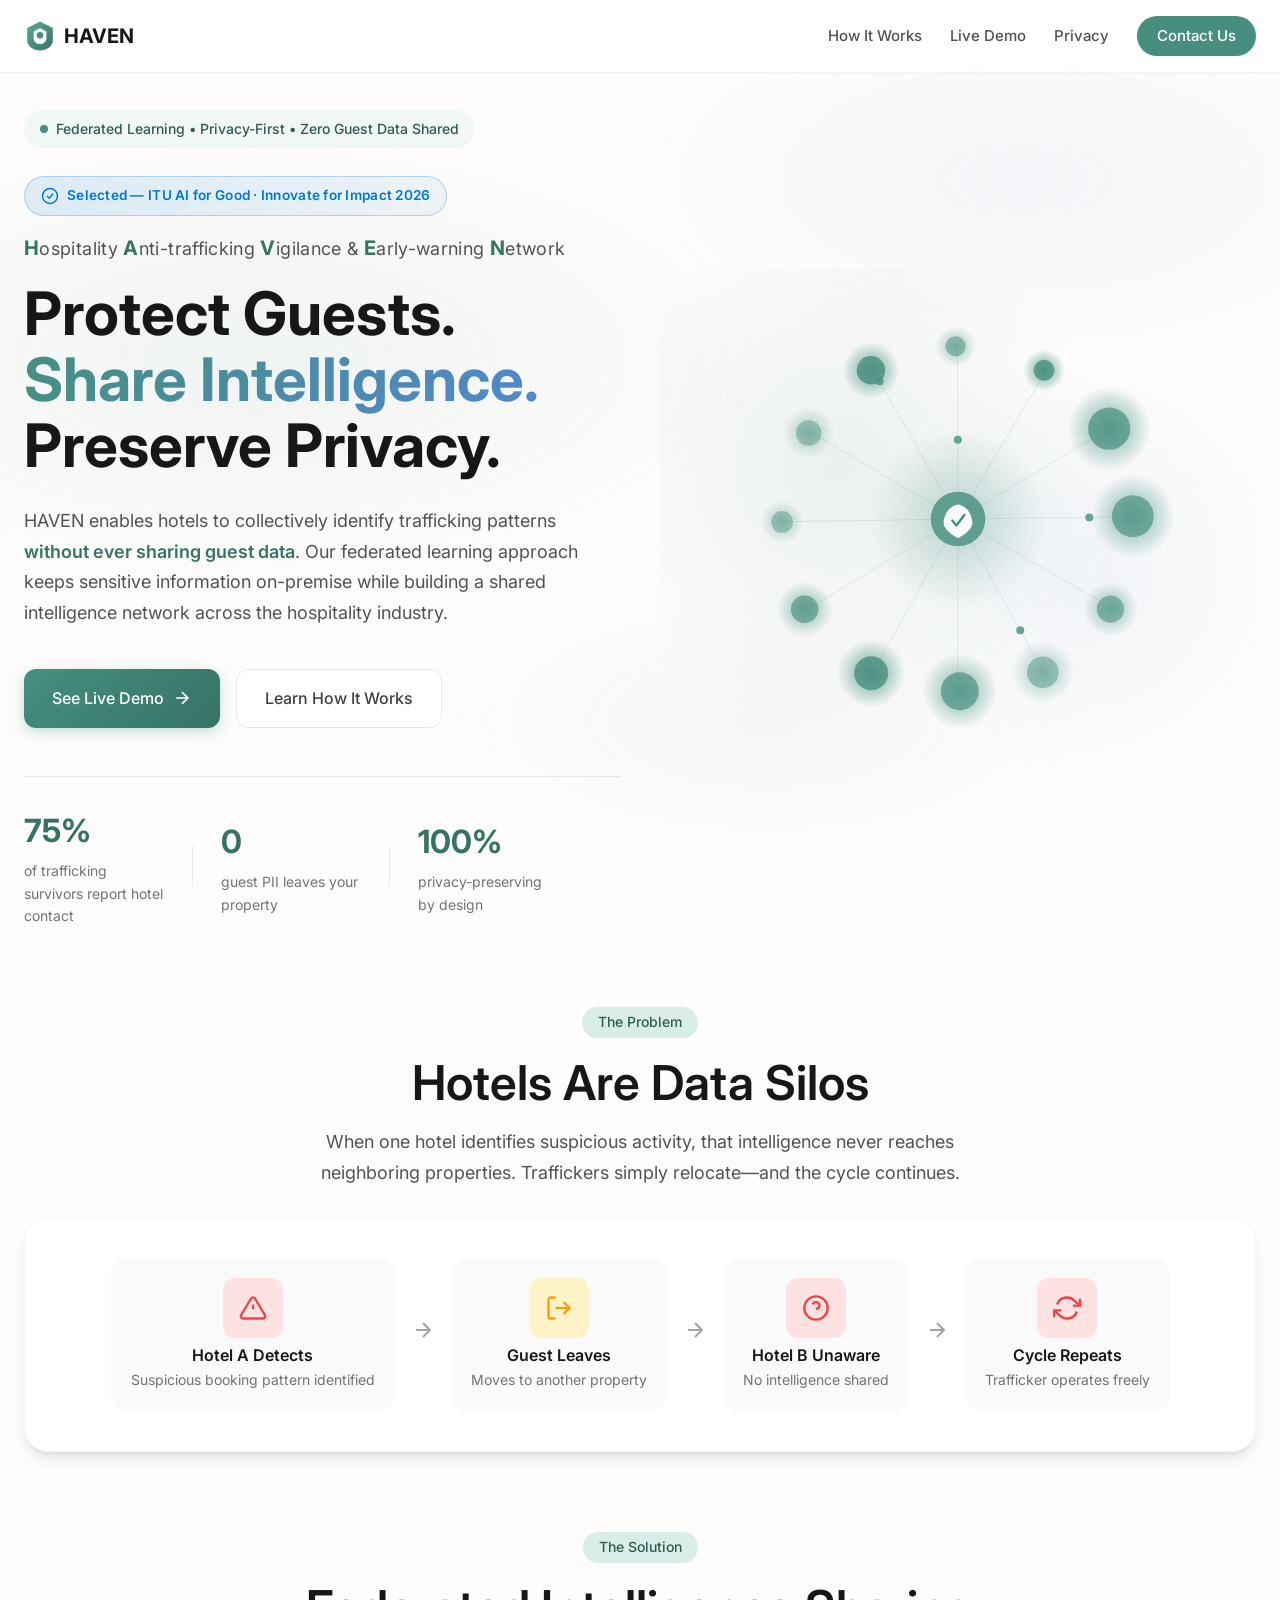
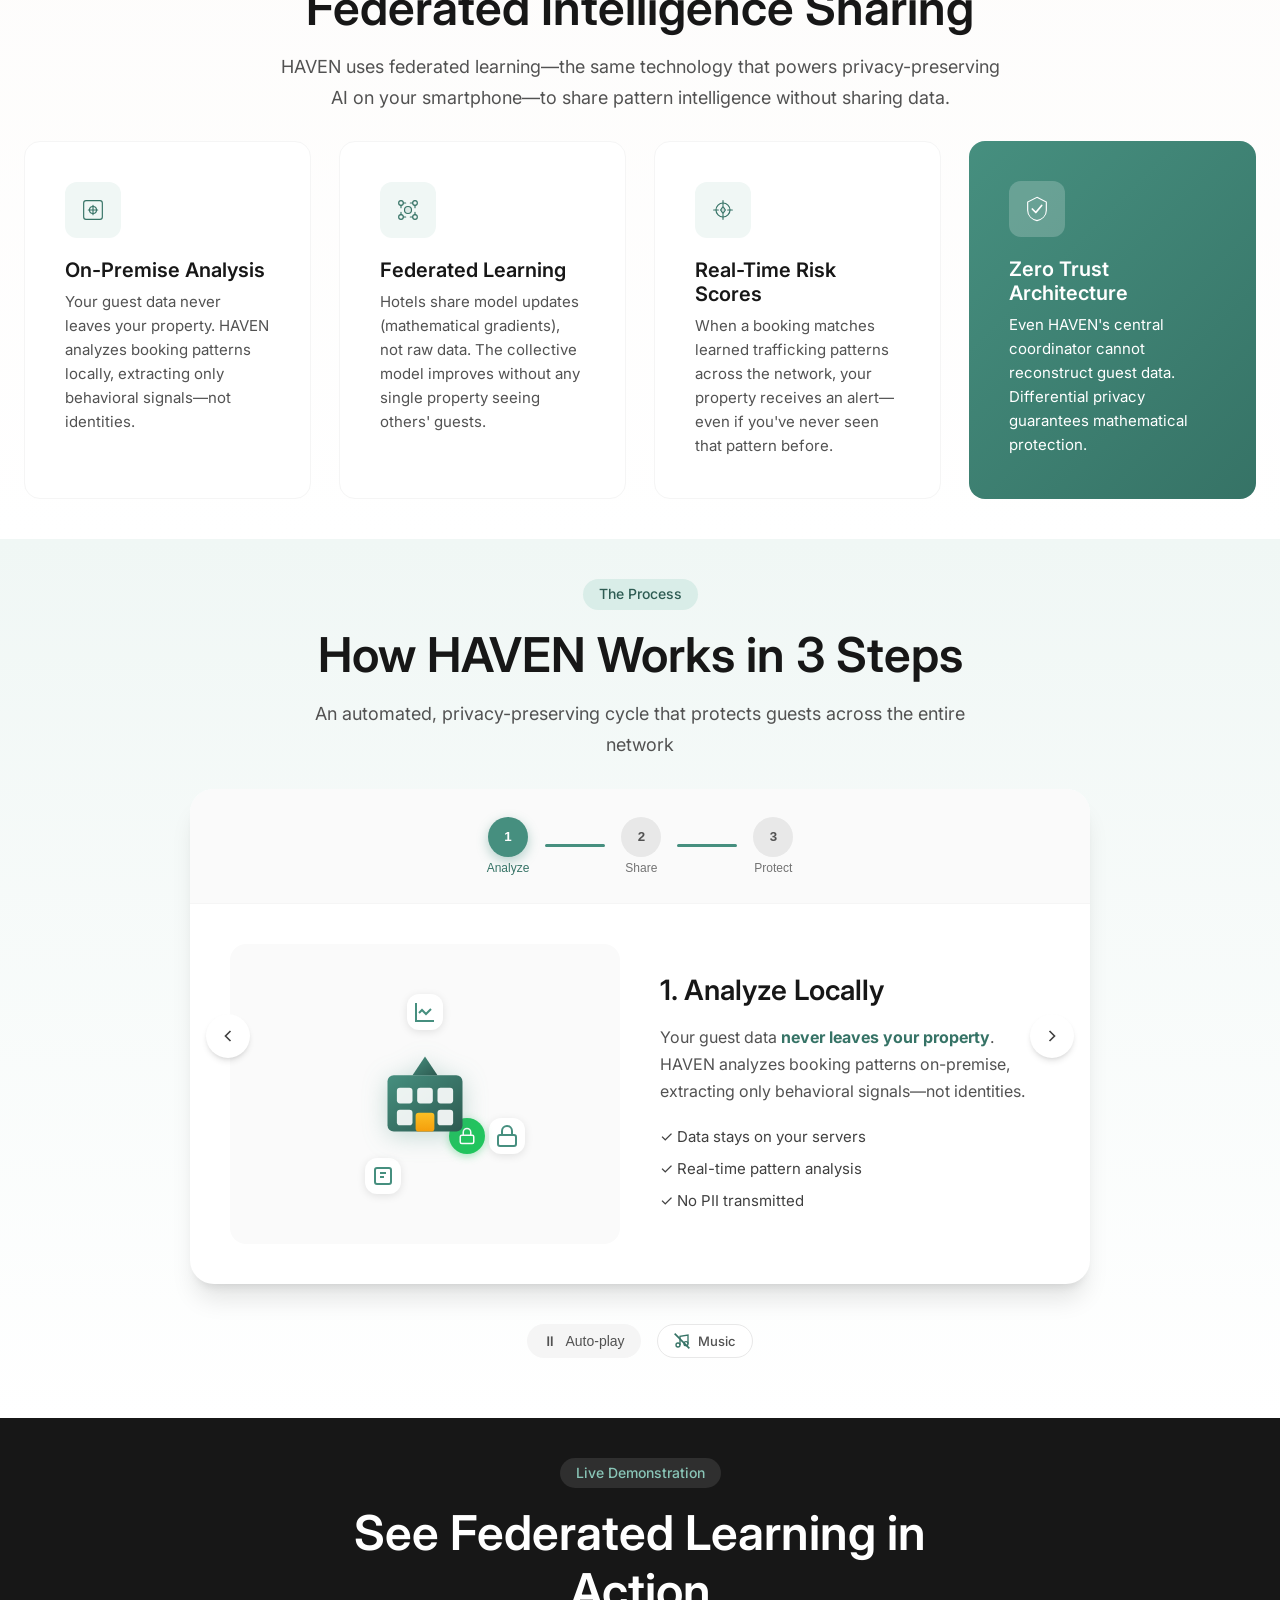
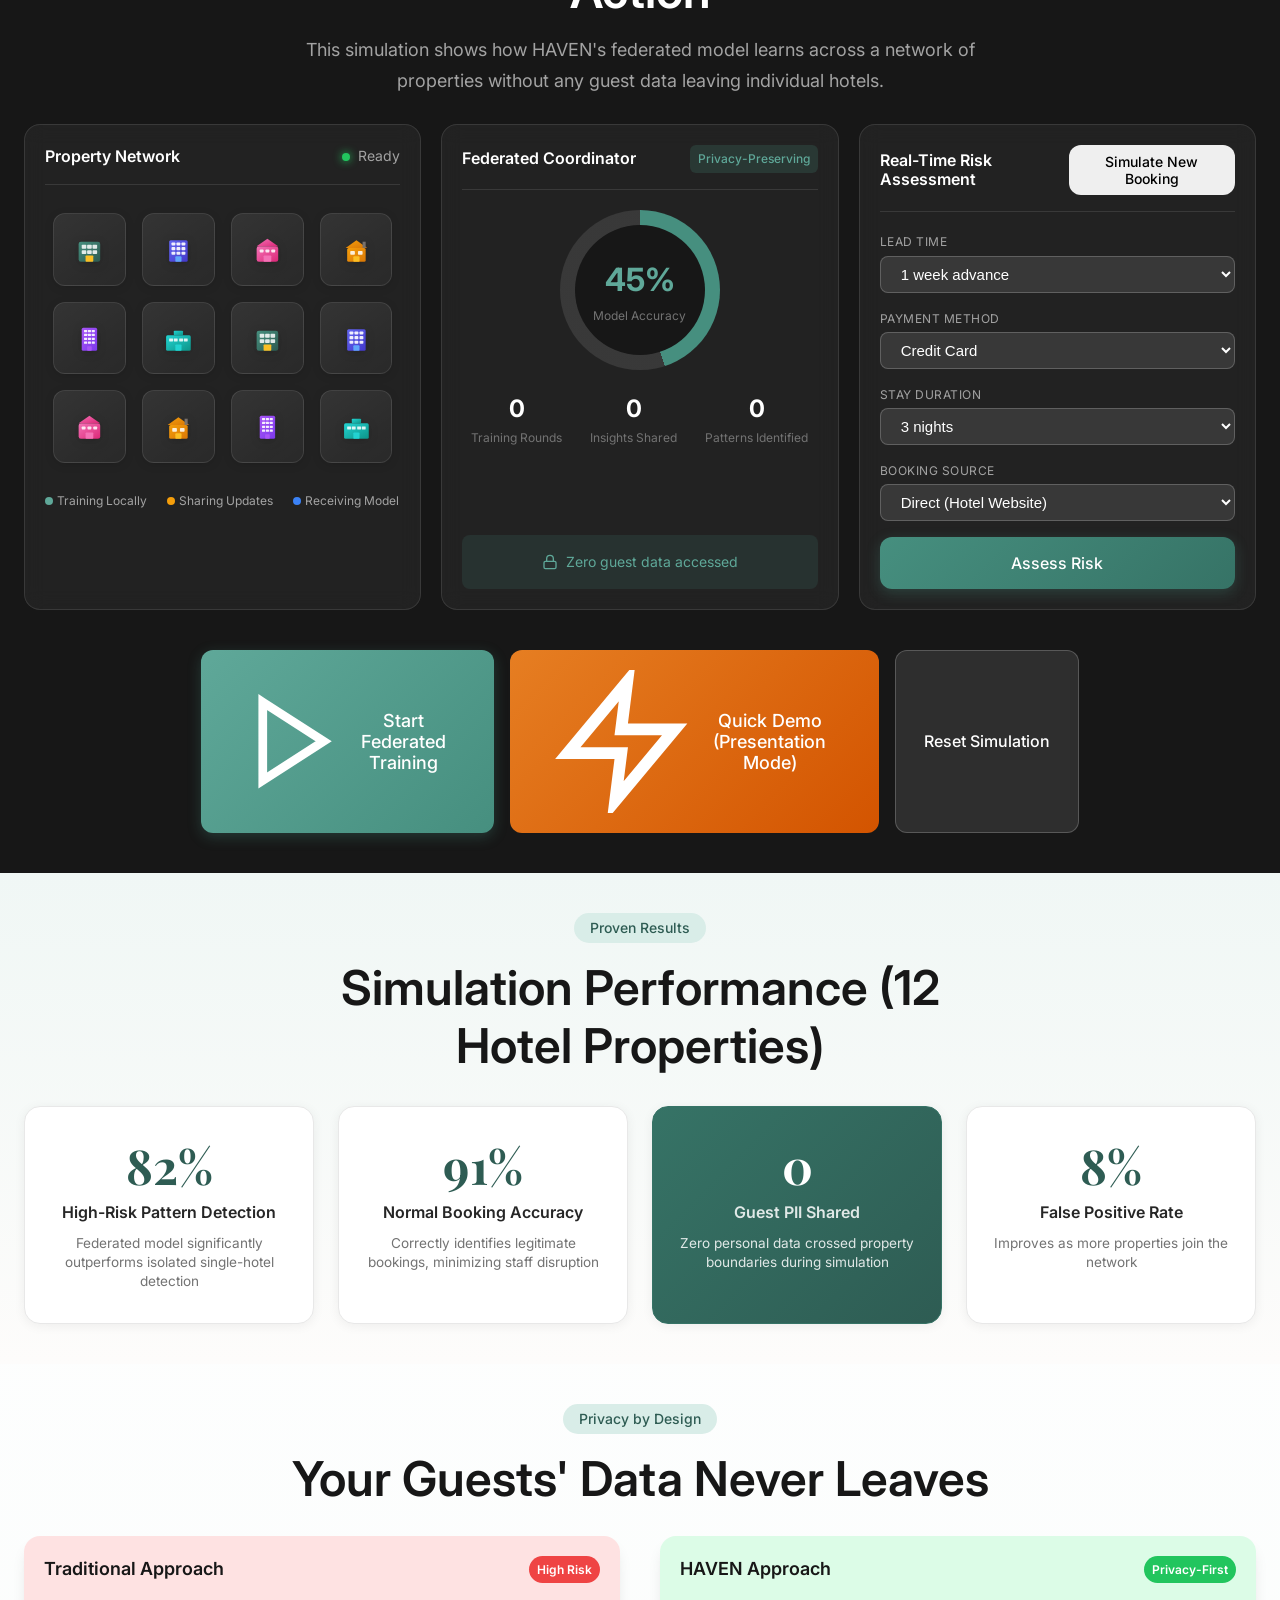
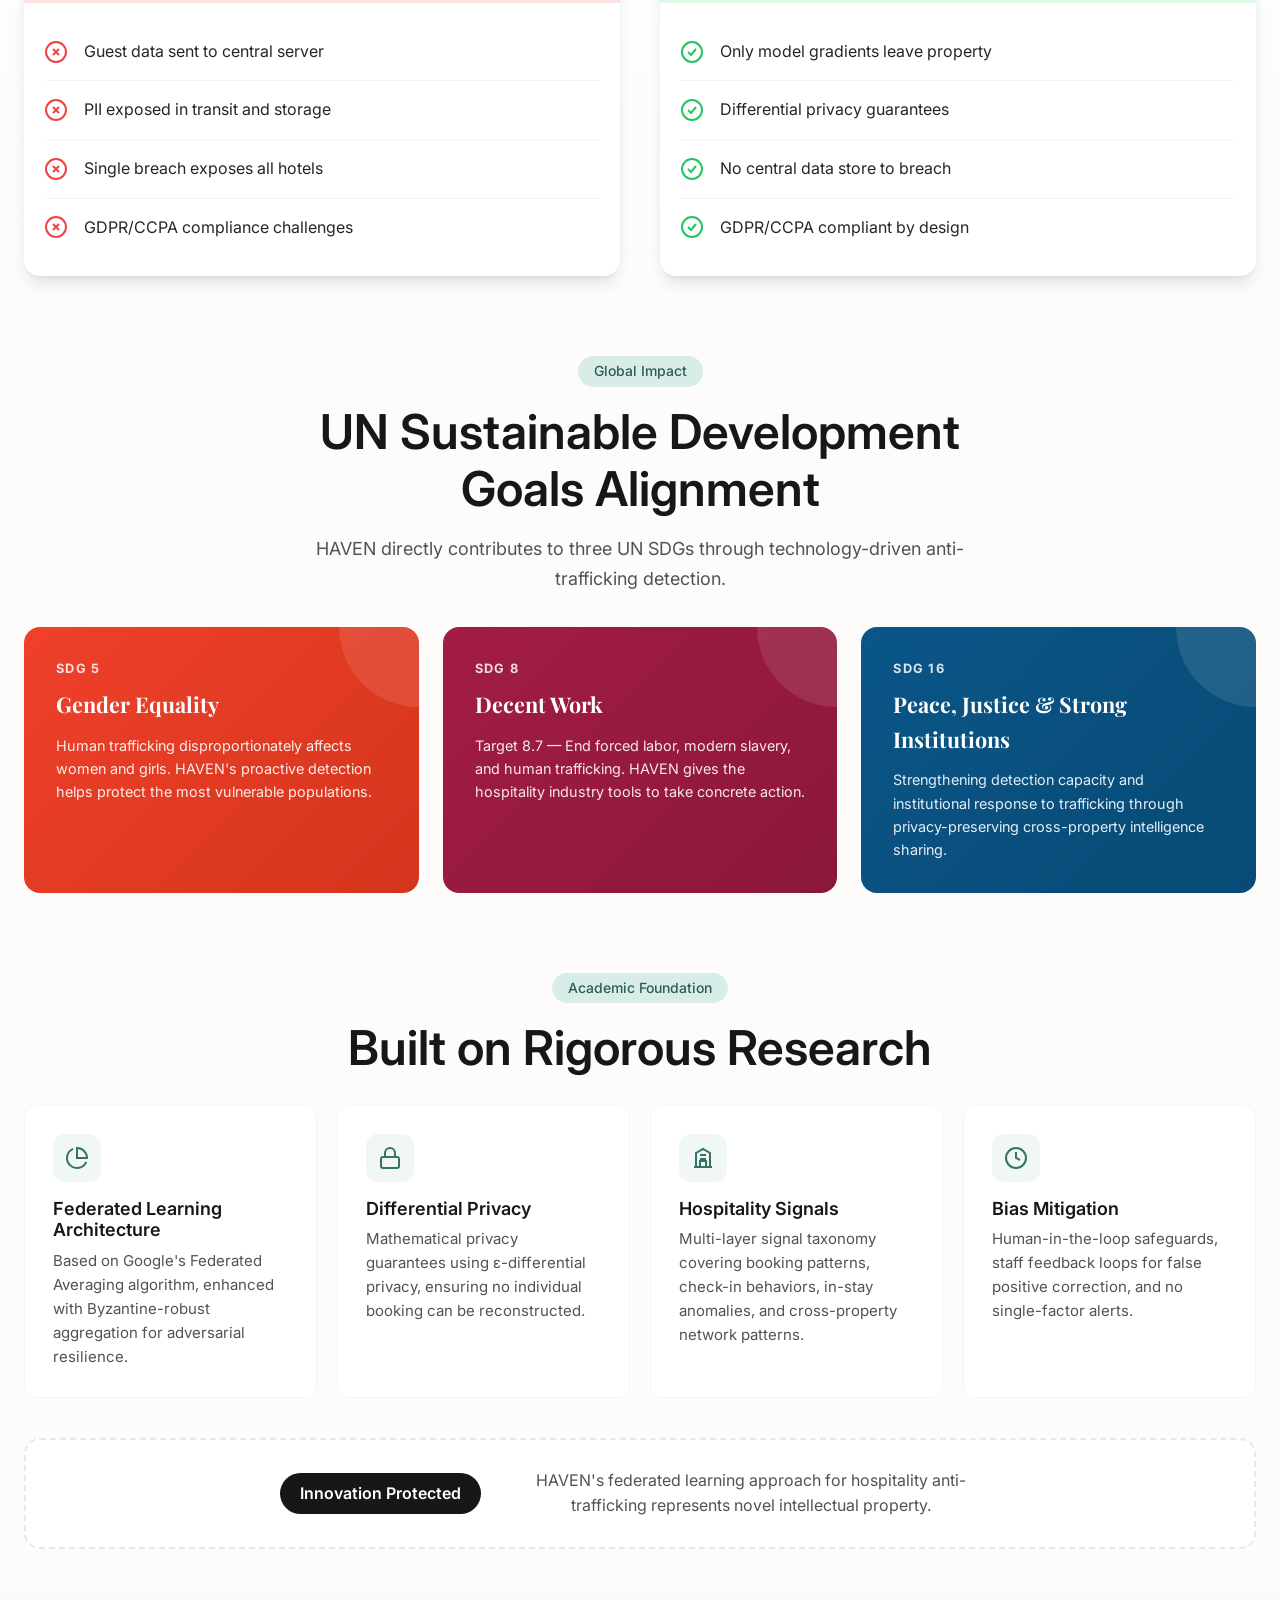
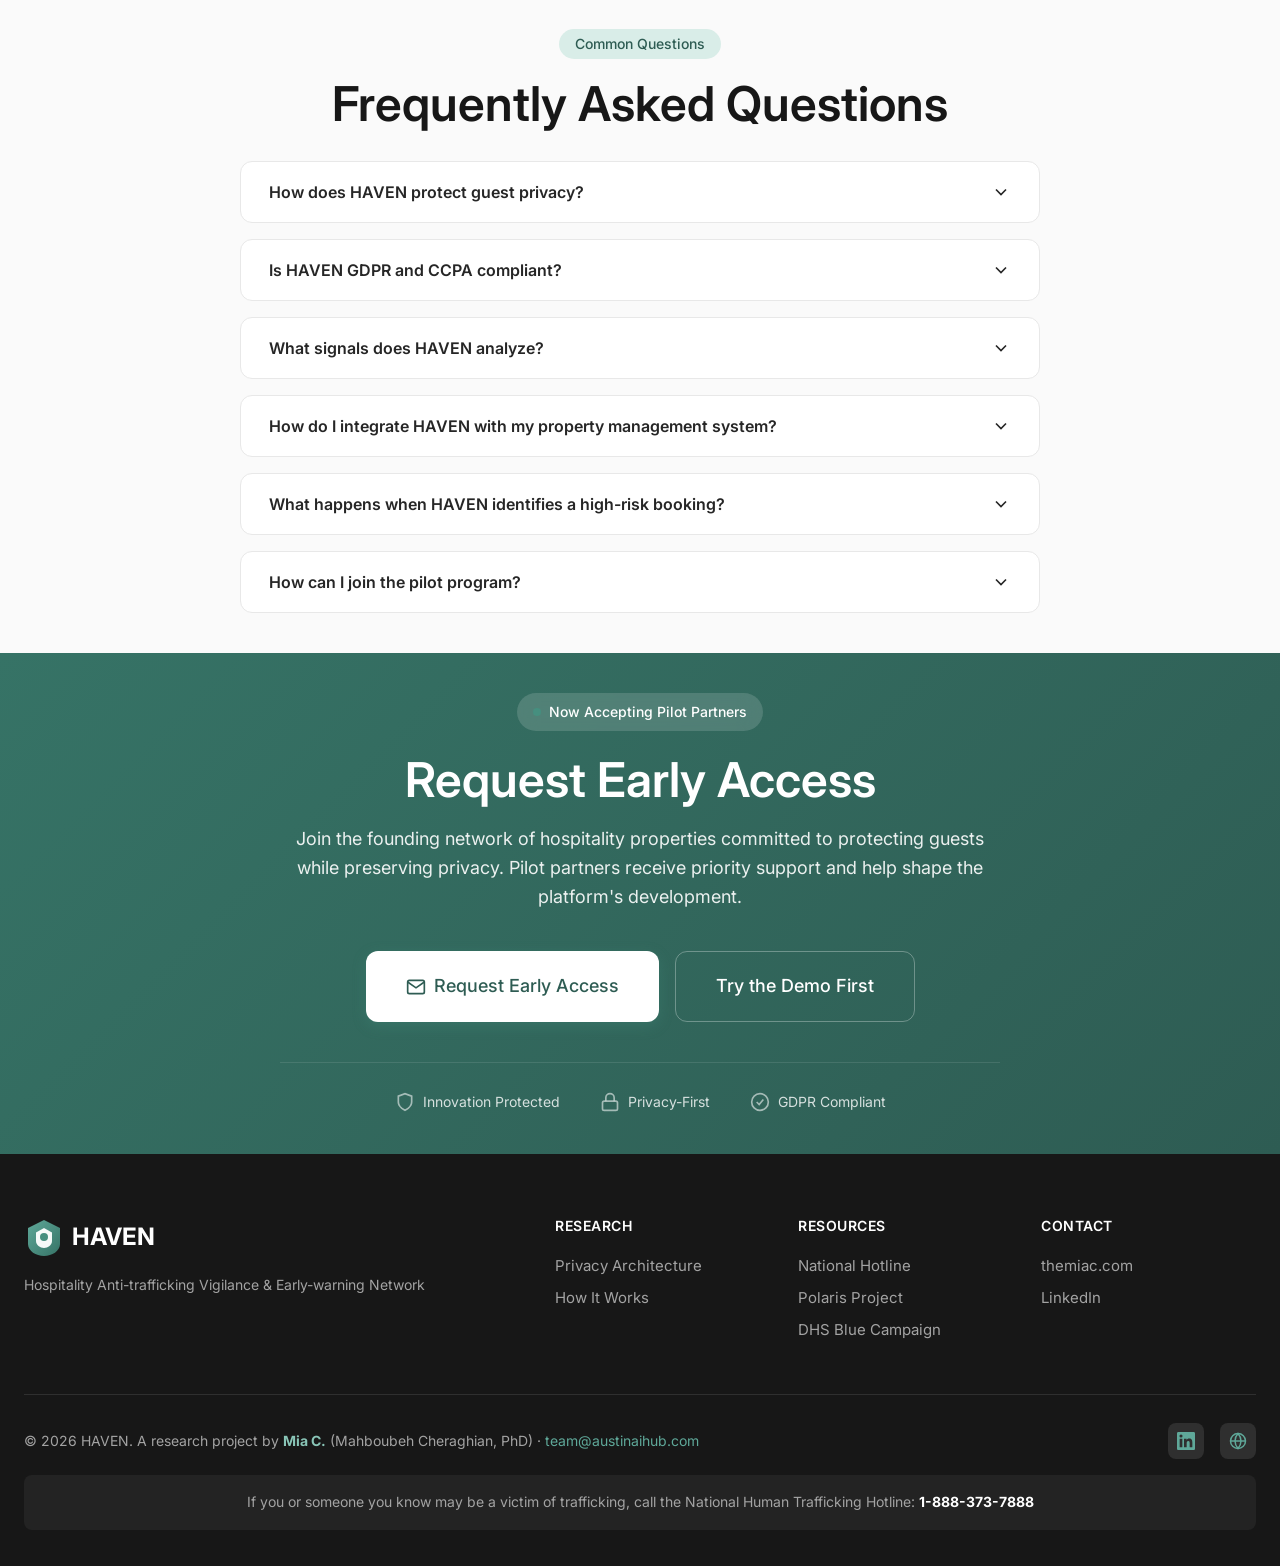
==== commit 422060ee: "Add ITU badge, quick demo mode, results section, and SDG alignment - ITU AI for Good selection badge" ====
--- a/index.html
+++ b/index.html
@@ -61,6 +61,13 @@
             <div class="hero-badge">
                 <span class="badge-dot"></span>
                 Federated Learning • Privacy-First • Zero Guest Data Shared
+            </div>
+            <div class="itu-badge">
+                <svg viewBox="0 0 24 24" fill="none" stroke="currentColor" stroke-width="2" width="18" height="18">
+                    <circle cx="12" cy="12" r="10"/>
+                    <path d="M8 12l3 3 5-6"/>
+                </svg>
+                <span>Selected — ITU AI for Good · Innovate for Impact 2026</span>
             </div>
             <p class="hero-acronym">
                 <strong>H</strong>ospitality <strong>A</strong>nti-trafficking <strong>V</strong>igilance &
@@ -778,7 +785,45 @@
                     </svg>
                     Start Federated Training
                 </button>
+                <button class="btn btn-accent btn-large" id="quickDemoBtn" title="Runs a faster 3-round demo — ideal for live presentations">
+                    <svg viewBox="0 0 24 24" fill="none" stroke="currentColor" stroke-width="2">
+                        <polygon points="13 2 3 14 12 14 11 22 21 10 12 10 13 2"/>
+                    </svg>
+                    Quick Demo (Presentation Mode)
+                </button>
                 <button class="btn btn-secondary" id="resetBtn">Reset Simulation</button>
+            </div>
+        </div>
+    </section>
+
+    <!-- Simulation Results Banner -->
+    <section class="section results-section" id="results">
+        <div class="container">
+            <div class="section-header">
+                <span class="section-label">Proven Results</span>
+                <h2 class="section-title">Simulation Performance (12 Hotel Properties)</h2>
+            </div>
+            <div class="results-grid">
+                <div class="result-card">
+                    <div class="result-value">82%</div>
+                    <div class="result-label">High-Risk Pattern Detection</div>
+                    <div class="result-detail">Federated model significantly outperforms isolated single-hotel detection</div>
+                </div>
+                <div class="result-card">
+                    <div class="result-value">91%</div>
+                    <div class="result-label">Normal Booking Accuracy</div>
+                    <div class="result-detail">Correctly identifies legitimate bookings, minimizing staff disruption</div>
+                </div>
+                <div class="result-card highlight">
+                    <div class="result-value">0</div>
+                    <div class="result-label">Guest PII Shared</div>
+                    <div class="result-detail">Zero personal data crossed property boundaries during simulation</div>
+                </div>
+                <div class="result-card">
+                    <div class="result-value">8%</div>
+                    <div class="result-label">False Positive Rate</div>
+                    <div class="result-detail">Improves as more properties join the network</div>
+                </div>
             </div>
         </div>
     </section>
@@ -864,6 +909,36 @@
                             GDPR/CCPA compliant by design
                         </li>
                     </ul>
+                </div>
+            </div>
+        </div>
+    </section>
+
+    <!-- SDG Alignment Section -->
+    <section class="section sdg-section" id="sdg">
+        <div class="container">
+            <div class="section-header">
+                <span class="section-label">Global Impact</span>
+                <h2 class="section-title">UN Sustainable Development Goals Alignment</h2>
+                <p class="section-subtitle">
+                    HAVEN directly contributes to three UN SDGs through technology-driven anti-trafficking detection.
+                </p>
+            </div>
+            <div class="sdg-grid">
+                <div class="sdg-card sdg-5">
+                    <div class="sdg-number">SDG 5</div>
+                    <div class="sdg-title">Gender Equality</div>
+                    <p class="sdg-desc">Human trafficking disproportionately affects women and girls. HAVEN's proactive detection helps protect the most vulnerable populations.</p>
+                </div>
+                <div class="sdg-card sdg-8">
+                    <div class="sdg-number">SDG 8</div>
+                    <div class="sdg-title">Decent Work</div>
+                    <p class="sdg-desc">Target 8.7 — End forced labor, modern slavery, and human trafficking. HAVEN gives the hospitality industry tools to take concrete action.</p>
+                </div>
+                <div class="sdg-card sdg-16">
+                    <div class="sdg-number">SDG 16</div>
+                    <div class="sdg-title">Peace, Justice &amp; Strong Institutions</div>
+                    <p class="sdg-desc">Strengthening detection capacity and institutional response to trafficking through privacy-preserving cross-property intelligence sharing.</p>
                 </div>
             </div>
         </div>
--- a/css/styles.css
+++ b/css/styles.css
@@ -2357,4 +2357,208 @@
 
 .music-toggle-inline.playing .toggle-label {
     color: var(--primary-700);
+}
+
+/* ============================================
+   ITU AI for Good Badge
+   ============================================ */
+.itu-badge {
+    display: inline-flex;
+    align-items: center;
+    gap: 0.5rem;
+    padding: 0.5rem 1rem;
+    background: linear-gradient(135deg, rgba(0, 120, 210, 0.12), rgba(0, 120, 210, 0.05));
+    border: 1px solid rgba(0, 120, 210, 0.25);
+    border-radius: 2rem;
+    margin-bottom: 1rem;
+    color: #0078d2;
+    font-size: 0.85rem;
+    font-weight: 600;
+    letter-spacing: 0.02em;
+    animation: badgePulse 3s ease-in-out infinite;
+}
+
+.itu-badge svg {
+    flex-shrink: 0;
+    stroke: #0078d2;
+}
+
+@keyframes badgePulse {
+    0%, 100% { box-shadow: 0 0 0 0 rgba(0, 120, 210, 0.15); }
+    50% { box-shadow: 0 0 0 8px rgba(0, 120, 210, 0); }
+}
+
+/* ============================================
+   Simulation Results Section
+   ============================================ */
+.results-section {
+    background: linear-gradient(180deg, var(--primary-50), var(--secondary-50));
+}
+
+.results-grid {
+    display: grid;
+    grid-template-columns: repeat(4, 1fr);
+    gap: 1.5rem;
+    margin-top: 2rem;
+}
+
+.result-card {
+    background: white;
+    border-radius: 1rem;
+    padding: 2rem 1.5rem;
+    text-align: center;
+    box-shadow: 0 2px 12px rgba(0, 0, 0, 0.06);
+    border: 1px solid var(--neutral-200);
+    transition: transform 0.3s ease, box-shadow 0.3s ease;
+}
+
+.result-card:hover {
+    transform: translateY(-4px);
+    box-shadow: 0 8px 24px rgba(0, 0, 0, 0.1);
+}
+
+.result-card.highlight {
+    background: linear-gradient(135deg, var(--primary-600), var(--primary-700));
+    color: white;
+    border-color: var(--primary-600);
+}
+
+.result-card.highlight .result-label,
+.result-card.highlight .result-detail {
+    color: rgba(255, 255, 255, 0.85);
+}
+
+.result-value {
+    font-size: 3rem;
+    font-weight: 700;
+    font-family: 'Playfair Display', serif;
+    color: var(--primary-700);
+    line-height: 1.1;
+    margin-bottom: 0.5rem;
+}
+
+.result-card.highlight .result-value {
+    color: white;
+}
+
+.result-label {
+    font-size: 1rem;
+    font-weight: 600;
+    color: var(--neutral-800);
+    margin-bottom: 0.5rem;
+}
+
+.result-detail {
+    font-size: 0.85rem;
+    color: var(--neutral-500);
+    line-height: 1.4;
+}
+
+@media (max-width: 768px) {
+    .results-grid {
+        grid-template-columns: repeat(2, 1fr);
+    }
+}
+
+@media (max-width: 480px) {
+    .results-grid {
+        grid-template-columns: 1fr;
+    }
+}
+
+/* ============================================
+   SDG Alignment Section
+   ============================================ */
+.sdg-section {
+    background: var(--secondary-50);
+}
+
+.sdg-grid {
+    display: grid;
+    grid-template-columns: repeat(3, 1fr);
+    gap: 1.5rem;
+    margin-top: 2rem;
+}
+
+.sdg-card {
+    border-radius: 1rem;
+    padding: 2rem;
+    color: white;
+    position: relative;
+    overflow: hidden;
+    transition: transform 0.3s ease;
+}
+
+.sdg-card:hover {
+    transform: translateY(-4px);
+}
+
+.sdg-card::after {
+    content: '';
+    position: absolute;
+    top: 0;
+    right: 0;
+    width: 80px;
+    height: 80px;
+    background: rgba(255, 255, 255, 0.1);
+    border-radius: 0 0 0 80px;
+}
+
+.sdg-5 {
+    background: linear-gradient(135deg, #ef402b, #d4351c);
+}
+
+.sdg-8 {
+    background: linear-gradient(135deg, #a31c44, #8a1839);
+}
+
+.sdg-16 {
+    background: linear-gradient(135deg, #0a5688, #084a75);
+}
+
+.sdg-number {
+    font-size: 0.8rem;
+    font-weight: 700;
+    text-transform: uppercase;
+    letter-spacing: 0.1em;
+    opacity: 0.85;
+    margin-bottom: 0.5rem;
+}
+
+.sdg-title {
+    font-size: 1.35rem;
+    font-weight: 700;
+    font-family: 'Playfair Display', serif;
+    margin-bottom: 0.75rem;
+}
+
+.sdg-desc {
+    font-size: 0.9rem;
+    line-height: 1.6;
+    opacity: 0.9;
+}
+
+@media (max-width: 768px) {
+    .sdg-grid {
+        grid-template-columns: 1fr;
+    }
+}
+
+/* ============================================
+   Quick Demo Button
+   ============================================ */
+.btn-accent {
+    background: linear-gradient(135deg, #e67e22, #d35400);
+    color: white;
+    border: none;
+}
+
+.btn-accent:hover {
+    background: linear-gradient(135deg, #d35400, #c0392b);
+    transform: translateY(-2px);
+    box-shadow: 0 4px 16px rgba(211, 84, 0, 0.3);
+}
+
+.btn-accent svg {
+    stroke: white;
 }
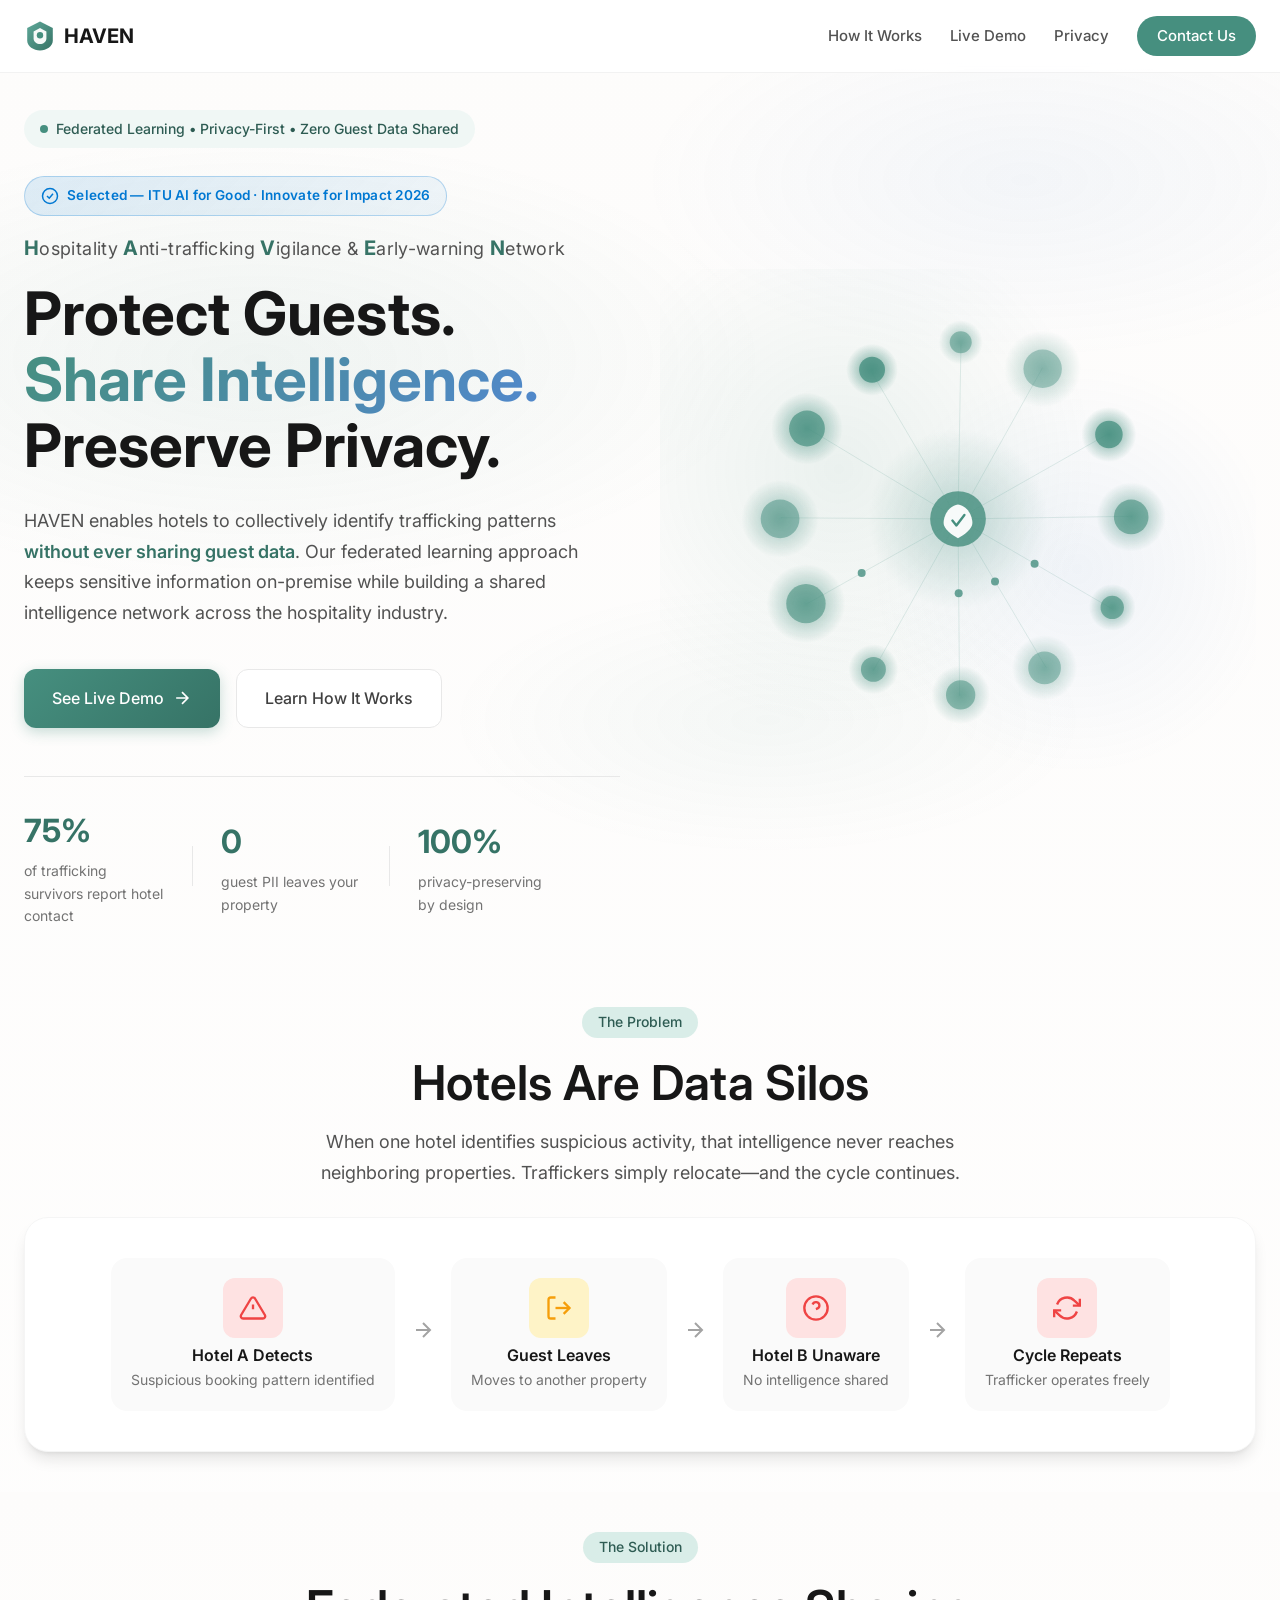
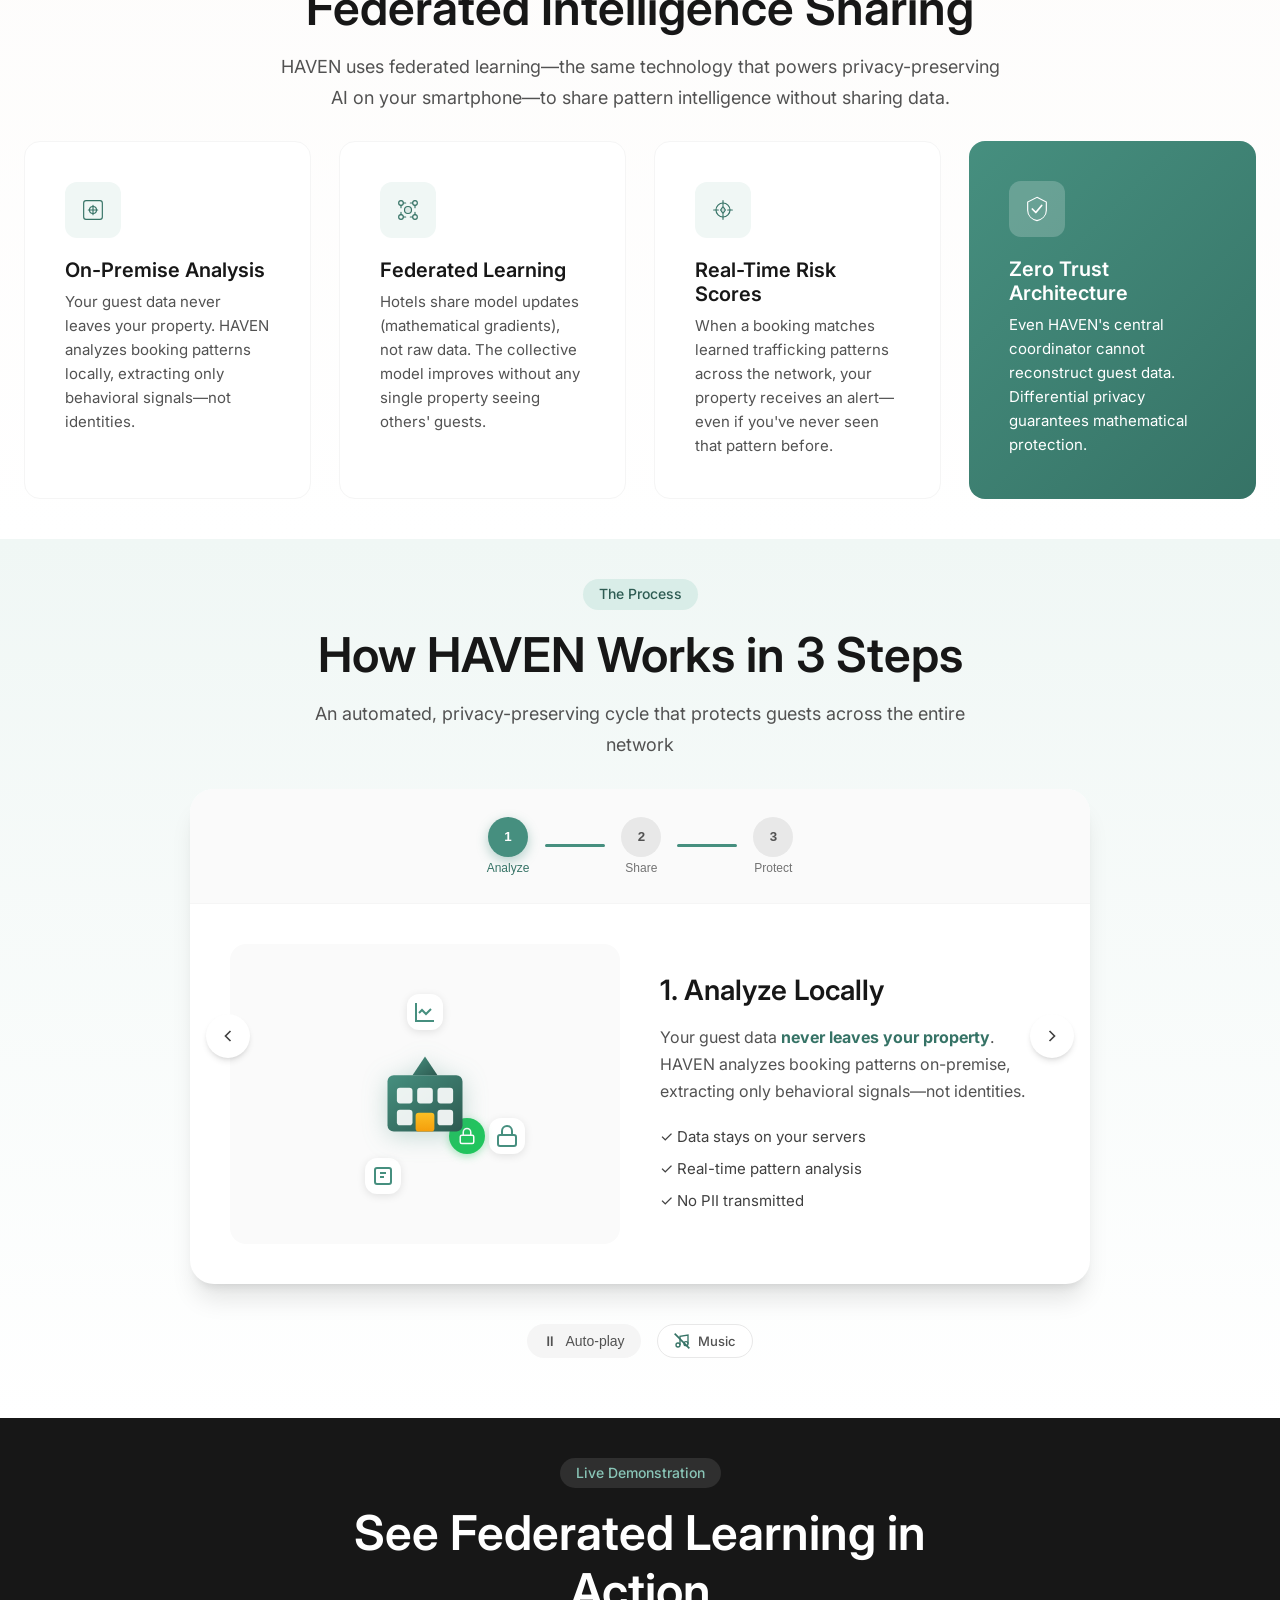
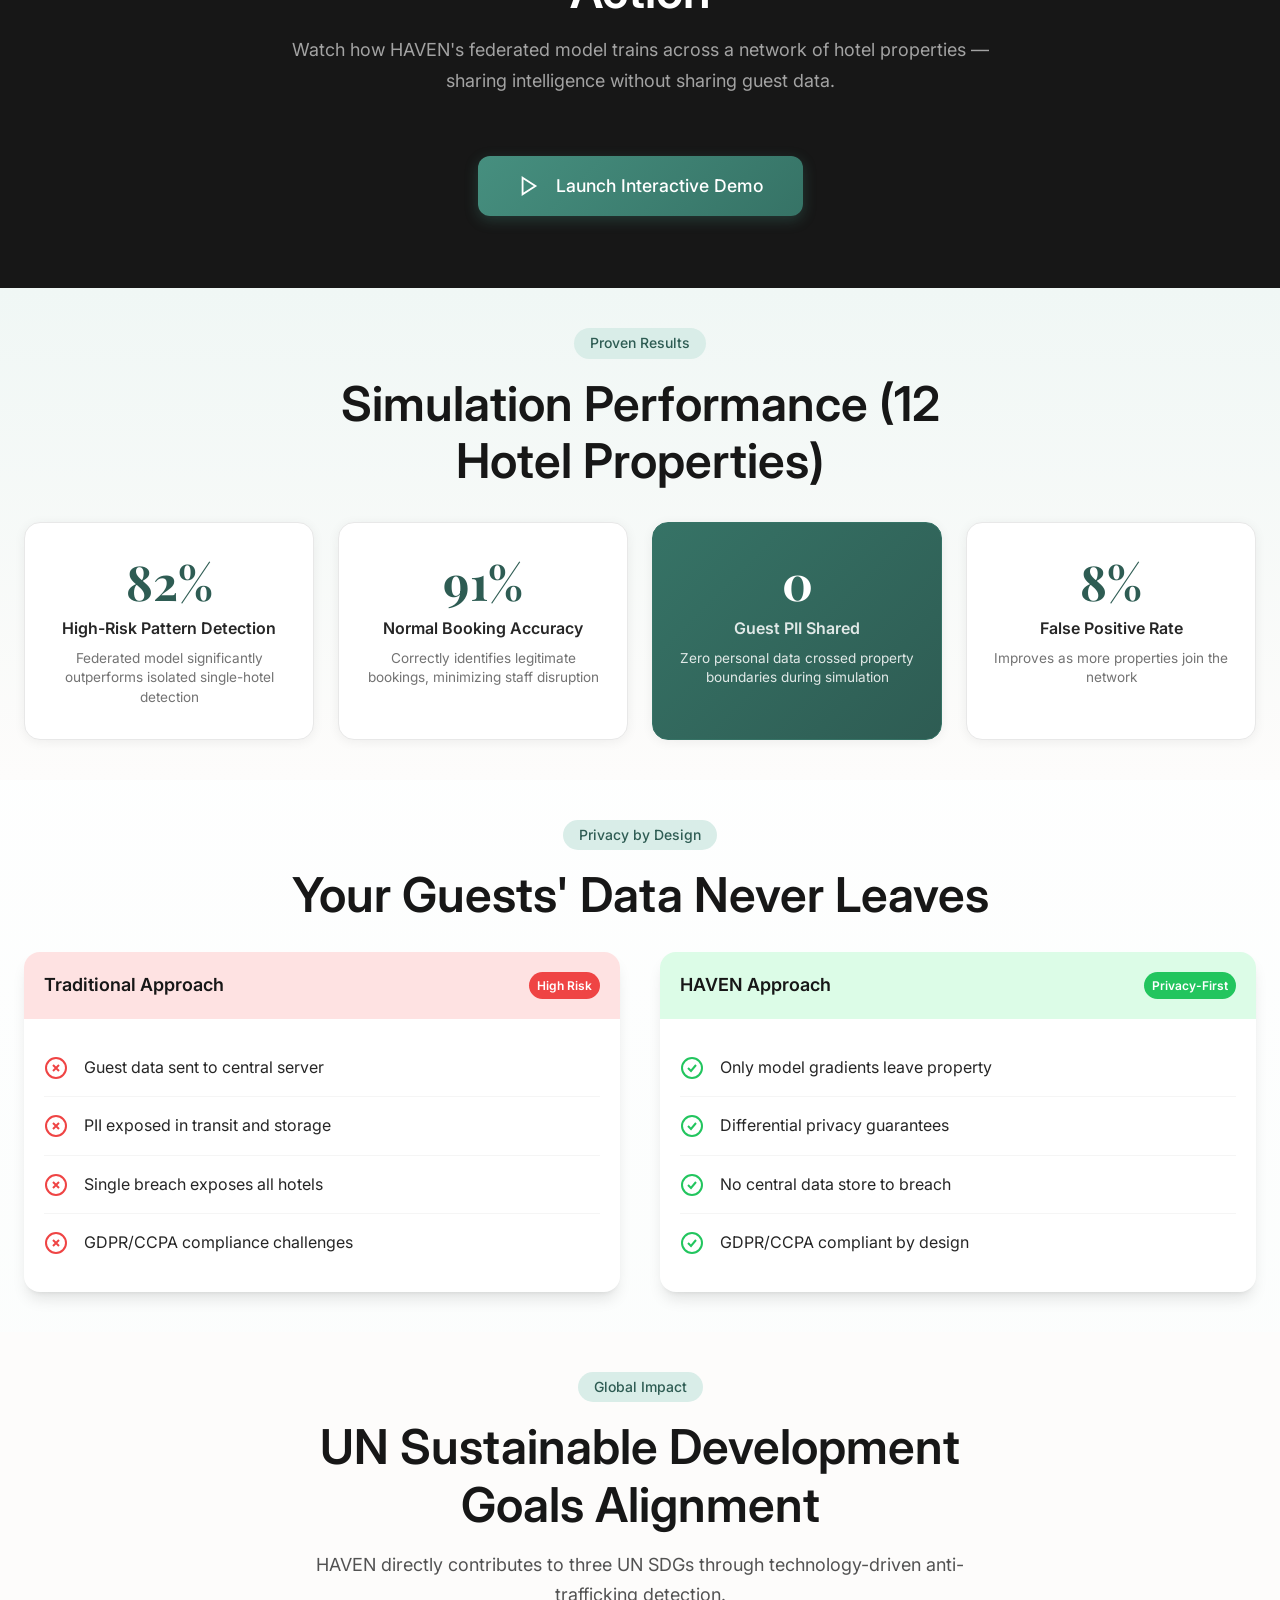
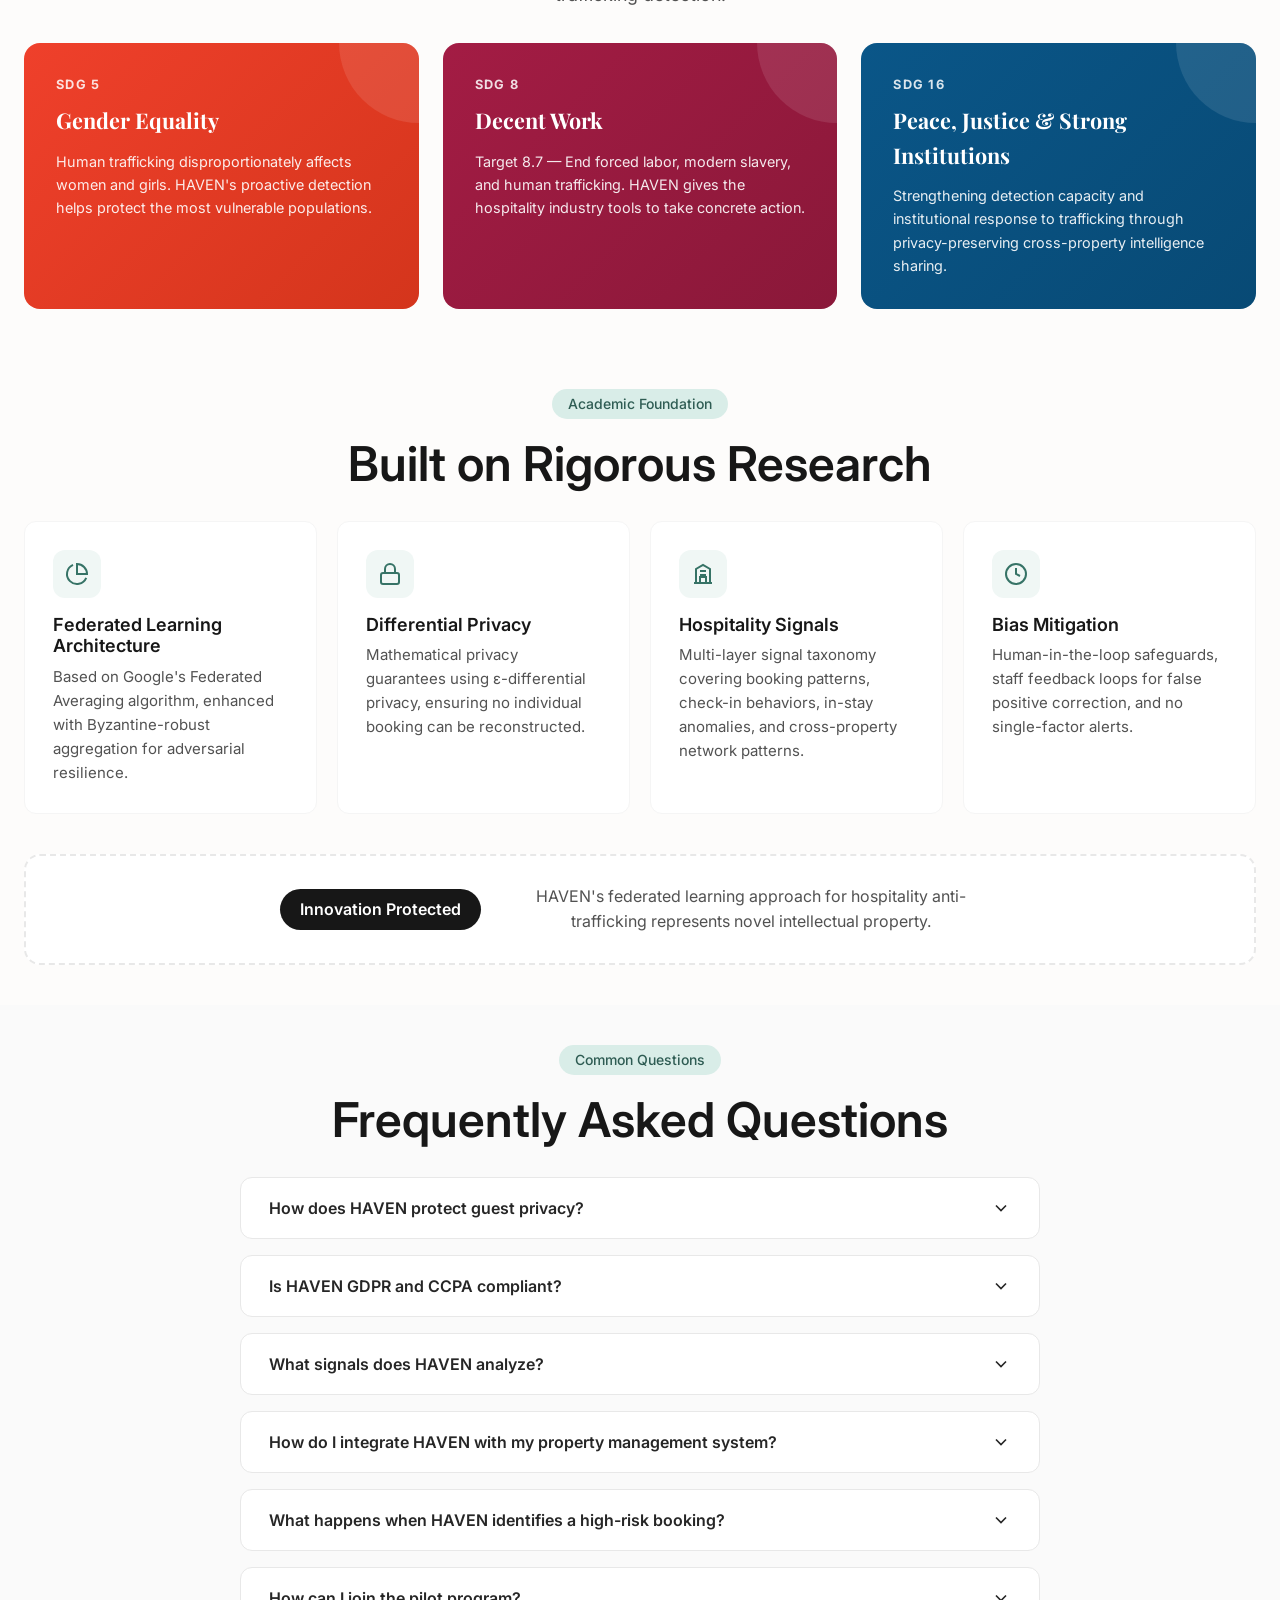
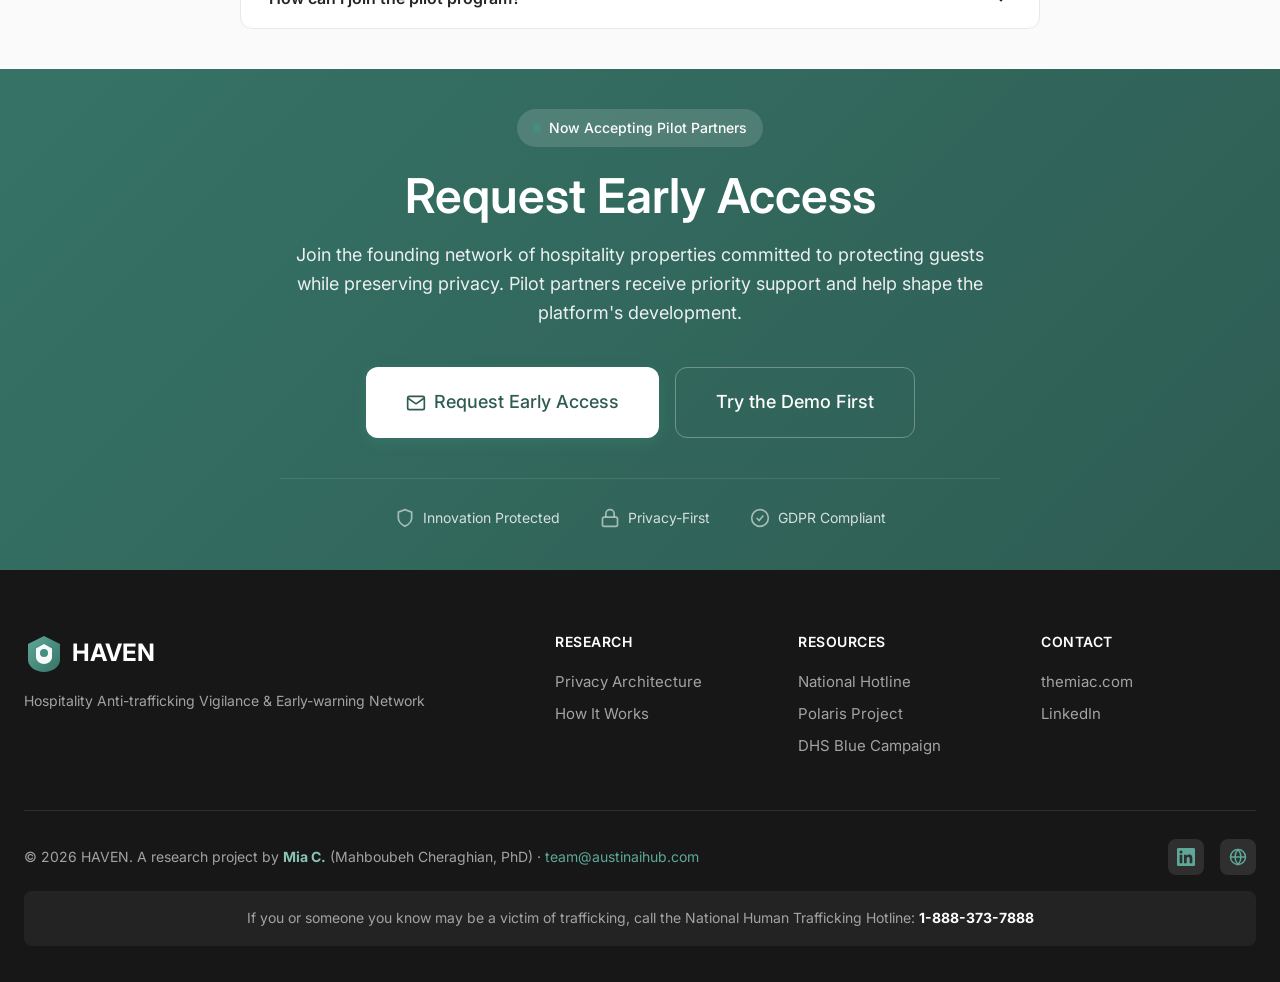
==== commit f6a6a4a2: "Move Live Demo to separate page with cleaner UI - Created demo.html as standalone interactive demo p" ====
--- a/index.html
+++ b/index.html
@@ -43,7 +43,7 @@
             </a>
             <div class="nav-links">
                 <a href="#how-it-works">How It Works</a>
-                <a href="#demo">Live Demo</a>
+                <a href="demo.html">Live Demo</a>
                 <a href="#privacy">Privacy</a>
                 <a href="mailto:team@austinaihub.com" class="nav-cta">Contact Us</a>
             </div>
@@ -85,7 +85,7 @@
                 shared intelligence network across the hospitality industry.
             </p>
             <div class="hero-actions">
-                <a href="#demo" class="btn btn-primary">
+                <a href="demo.html" class="btn btn-primary">
                     <span>See Live Demo</span>
                     <svg width="20" height="20" viewBox="0 0 24 24" fill="none" stroke="currentColor" stroke-width="2">
                         <path d="M5 12h14M12 5l7 7-7 7" />
@@ -635,163 +635,24 @@
         </div>
     </section>
 
-    <!-- Live Demo Section -->
+    <!-- Live Demo CTA -->
     <section class="section demo-section" id="demo">
         <div class="container">
             <div class="section-header">
                 <span class="section-label">Live Demonstration</span>
                 <h2 class="section-title">See Federated Learning in Action</h2>
                 <p class="section-subtitle">
-                    This simulation shows how HAVEN's federated model learns across a network of
-                    properties without any guest data leaving individual hotels.
+                    Watch how HAVEN's federated model trains across a network of hotel properties —
+                    sharing intelligence without sharing guest data.
                 </p>
             </div>
-
-            <div class="demo-container">
-                <!-- Network Visualization Panel -->
-                <div class="demo-panel network-panel">
-                    <div class="panel-header">
-                        <h3>Property Network</h3>
-                        <div class="panel-status">
-                            <span class="status-dot active"></span>
-                            <span id="networkStatus">Ready</span>
-                        </div>
-                    </div>
-                    <div class="network-grid" id="networkGrid">
-                        <!-- Properties will be rendered here -->
-                    </div>
-                    <div class="network-legend">
-                        <div class="legend-item">
-                            <span class="legend-dot training"></span>
-                            <span>Training Locally</span>
-                        </div>
-                        <div class="legend-item">
-                            <span class="legend-dot sending"></span>
-                            <span>Sharing Updates</span>
-                        </div>
-                        <div class="legend-item">
-                            <span class="legend-dot receiving"></span>
-                            <span>Receiving Model</span>
-                        </div>
-                    </div>
-                </div>
-
-                <!-- Central Coordinator Panel -->
-                <div class="demo-panel coordinator-panel">
-                    <div class="panel-header">
-                        <h3>Federated Coordinator</h3>
-                        <div class="panel-badge">Privacy-Preserving</div>
-                    </div>
-                    <div class="coordinator-viz">
-                        <div class="model-ring" id="modelRing">
-                            <div class="ring-progress" id="ringProgress"></div>
-                            <div class="ring-center">
-                                <span class="ring-value" id="modelAccuracy">0%</span>
-                                <span class="ring-label">Model Accuracy</span>
-                            </div>
-                        </div>
-                        <div class="coordinator-stats">
-                            <div class="coord-stat">
-                                <span class="coord-value" id="roundNumber">0</span>
-                                <span class="coord-label">Training Rounds</span>
-                            </div>
-                            <div class="coord-stat">
-                                <span class="coord-value" id="gradientCount">0</span>
-                                <span class="coord-label">Insights Shared</span>
-                            </div>
-                            <div class="coord-stat">
-                                <span class="coord-value" id="patternsLearned">0</span>
-                                <span class="coord-label">Patterns Identified</span>
-                            </div>
-                        </div>
-                    </div>
-                    <div class="privacy-indicator">
-                        <svg viewBox="0 0 24 24" fill="none" stroke="currentColor" stroke-width="2">
-                            <rect x="3" y="11" width="18" height="11" rx="2" />
-                            <path d="M7 11V7a5 5 0 0 1 10 0v4" />
-                        </svg>
-                        <span>Zero guest data accessed</span>
-                    </div>
-                </div>
-
-                <!-- Risk Assessment Panel -->
-                <div class="demo-panel risk-panel">
-                    <div class="panel-header">
-                        <h3>Real-Time Risk Assessment</h3>
-                        <button class="btn btn-small" id="newBookingBtn">Simulate New Booking</button>
-                    </div>
-                    <div class="booking-form" id="bookingForm">
-                        <div class="form-row">
-                            <label>Lead Time</label>
-                            <select id="leadTime">
-                                <option value="168">1 week advance</option>
-                                <option value="48">2 days advance</option>
-                                <option value="6">Same day</option>
-                                <option value="2">2 hours</option>
-                            </select>
-                        </div>
-                        <div class="form-row">
-                            <label>Payment Method</label>
-                            <select id="paymentMethod">
-                                <option value="credit">Credit Card</option>
-                                <option value="debit">Debit Card</option>
-                                <option value="prepaid">Prepaid Card</option>
-                                <option value="cash">Cash</option>
-                            </select>
-                        </div>
-                        <div class="form-row">
-                            <label>Stay Duration</label>
-                            <select id="stayDuration">
-                                <option value="3">3 nights</option>
-                                <option value="1">1 night</option>
-                                <option value="0.5">Few hours</option>
-                            </select>
-                        </div>
-                        <div class="form-row">
-                            <label>Booking Source</label>
-                            <select id="bookingSource">
-                                <option value="direct">Direct (Hotel Website)</option>
-                                <option value="ota">OTA (Booking.com, etc.)</option>
-                                <option value="walkin">Walk-in</option>
-                                <option value="thirdparty">Third-Party Booker</option>
-                            </select>
-                        </div>
-                        <button class="btn btn-primary btn-full" id="assessBtn">Assess Risk</button>
-                    </div>
-                    <div class="risk-result" id="riskResult">
-                        <div class="risk-score-display">
-                            <div class="risk-gauge" id="riskGauge">
-                                <div class="gauge-fill" id="gaugeFill"></div>
-                                <div class="gauge-needle" id="gaugeNeedle"></div>
-                            </div>
-                            <div class="risk-value" id="riskValue">—</div>
-                            <div class="risk-label" id="riskLabel">Risk Level</div>
-                        </div>
-                        <div class="risk-factors" id="riskFactors">
-                            <!-- Populated by JS -->
-                        </div>
-                        <div class="risk-recommendation" id="riskRecommendation">
-                            <!-- Populated by JS -->
-                        </div>
-                    </div>
-                </div>
-            </div>
-
-            <!-- Demo Controls -->
-            <div class="demo-controls">
-                <button class="btn btn-primary btn-large" id="startTrainingBtn">
-                    <svg viewBox="0 0 24 24" fill="none" stroke="currentColor" stroke-width="2">
+            <div style="text-align: center; padding: 2rem 0;">
+                <a href="demo.html" class="btn btn-primary" style="font-size: 1.1rem; padding: 1rem 2.5rem;">
+                    <svg viewBox="0 0 24 24" fill="none" stroke="currentColor" stroke-width="2" width="22" height="22" style="margin-right: 0.5rem;">
                         <polygon points="5 3 19 12 5 21 5 3" />
                     </svg>
-                    Start Federated Training
-                </button>
-                <button class="btn btn-accent btn-large" id="quickDemoBtn" title="Runs a faster 3-round demo — ideal for live presentations">
-                    <svg viewBox="0 0 24 24" fill="none" stroke="currentColor" stroke-width="2">
-                        <polygon points="13 2 3 14 12 14 11 22 21 10 12 10 13 2"/>
-                    </svg>
-                    Quick Demo (Presentation Mode)
-                </button>
-                <button class="btn btn-secondary" id="resetBtn">Reset Simulation</button>
+                    Launch Interactive Demo
+                </a>
             </div>
         </div>
     </section>
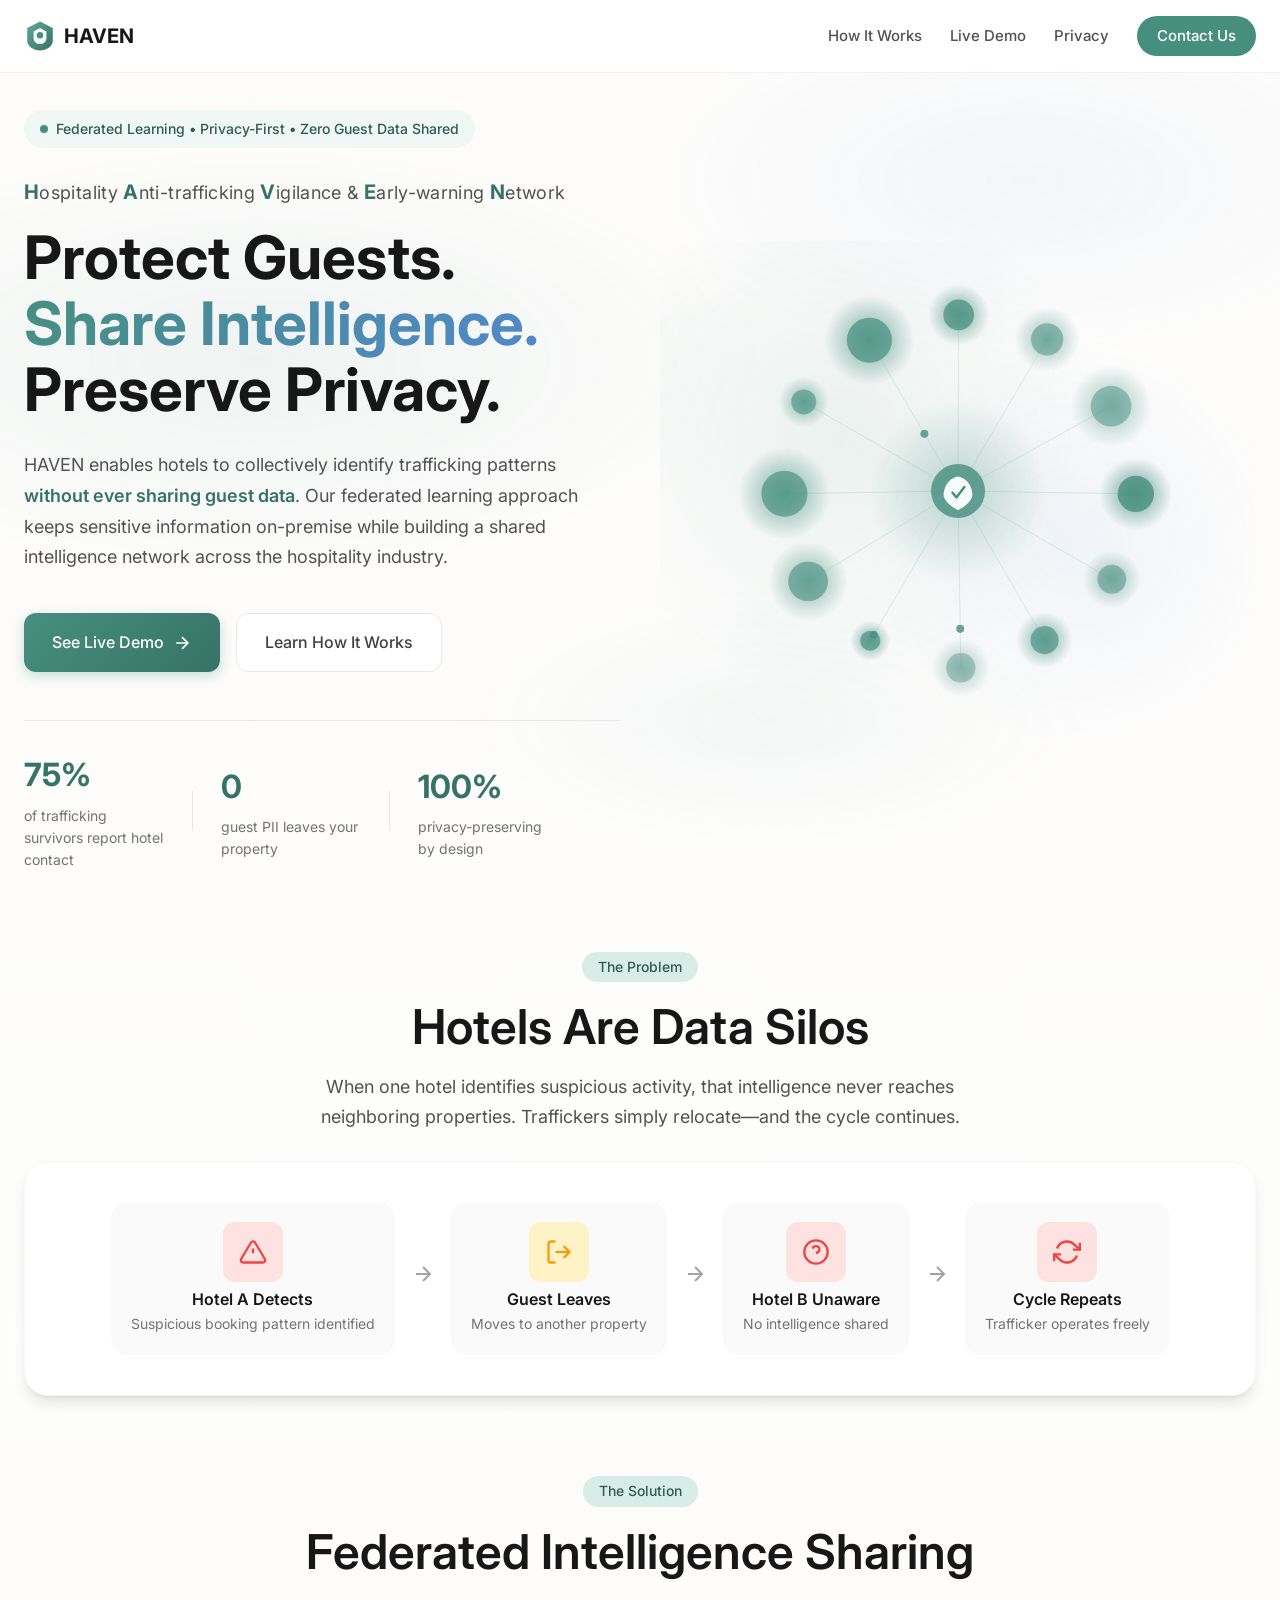
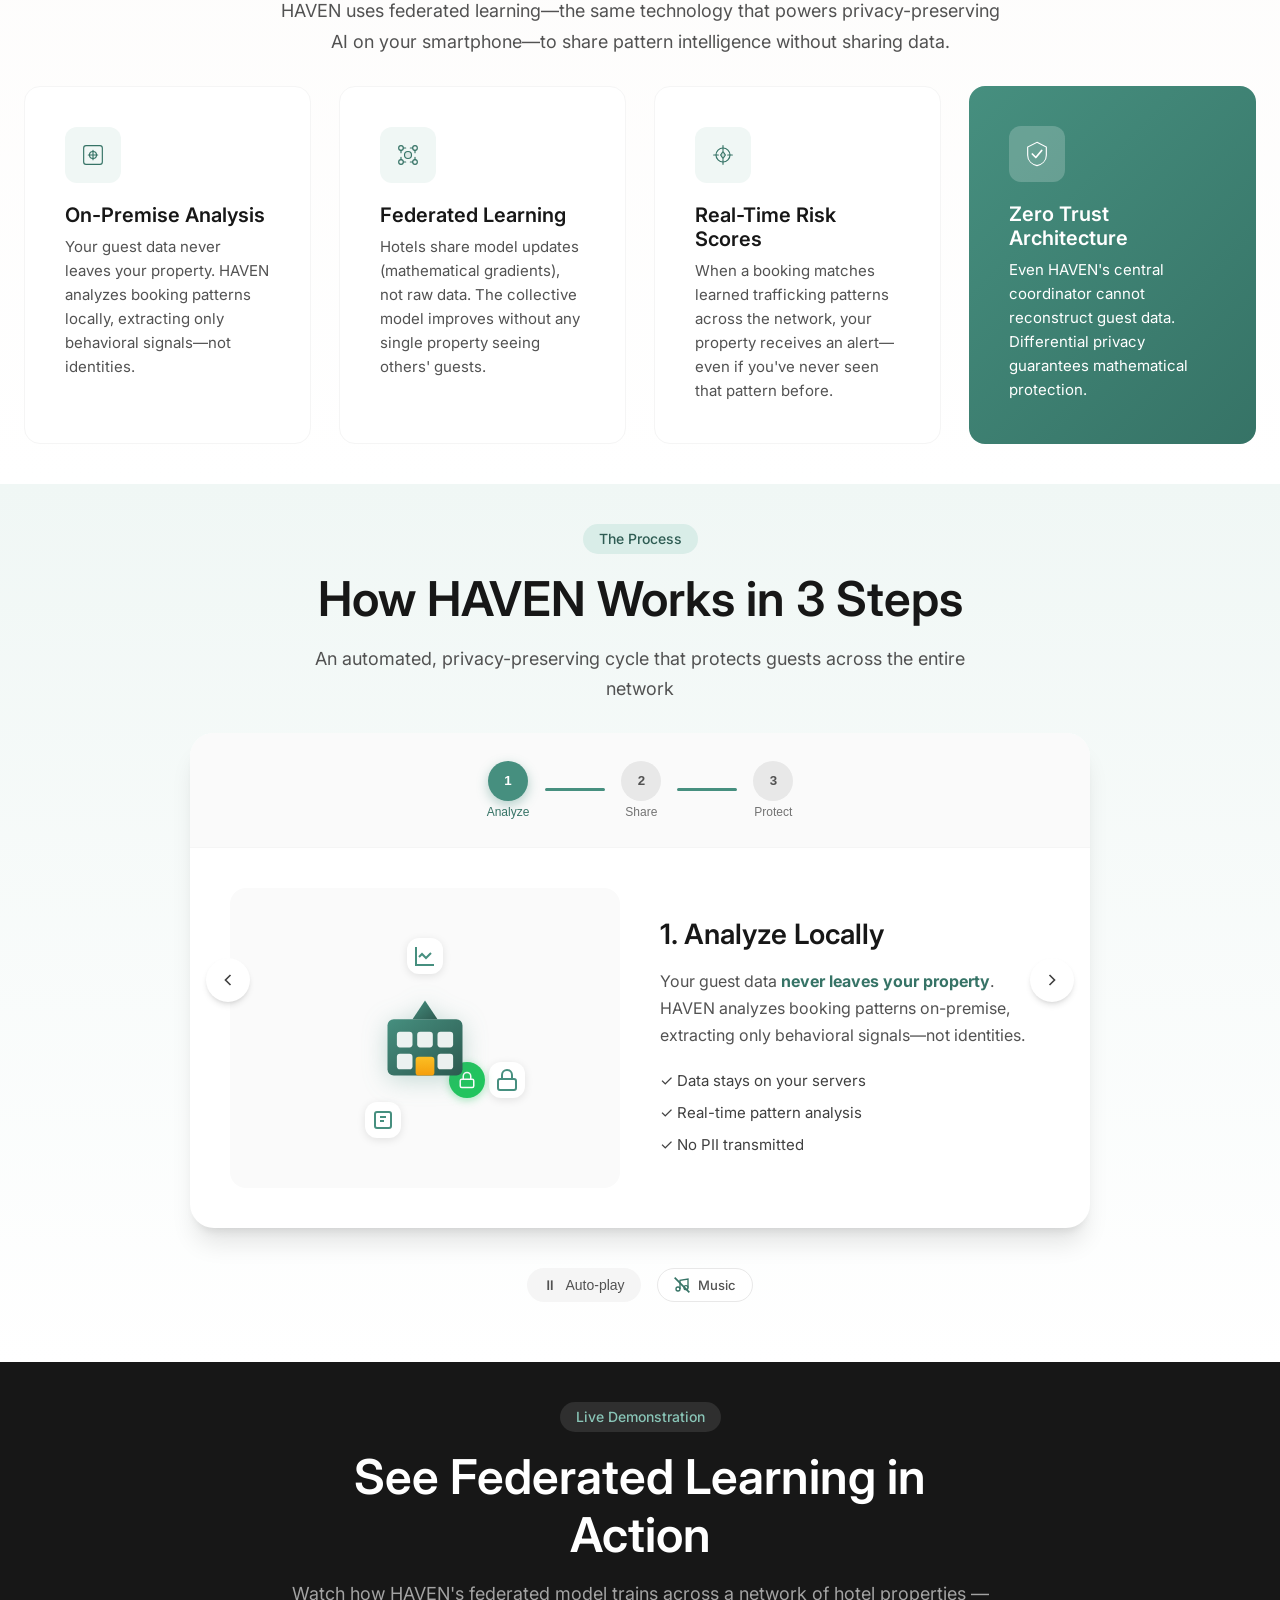
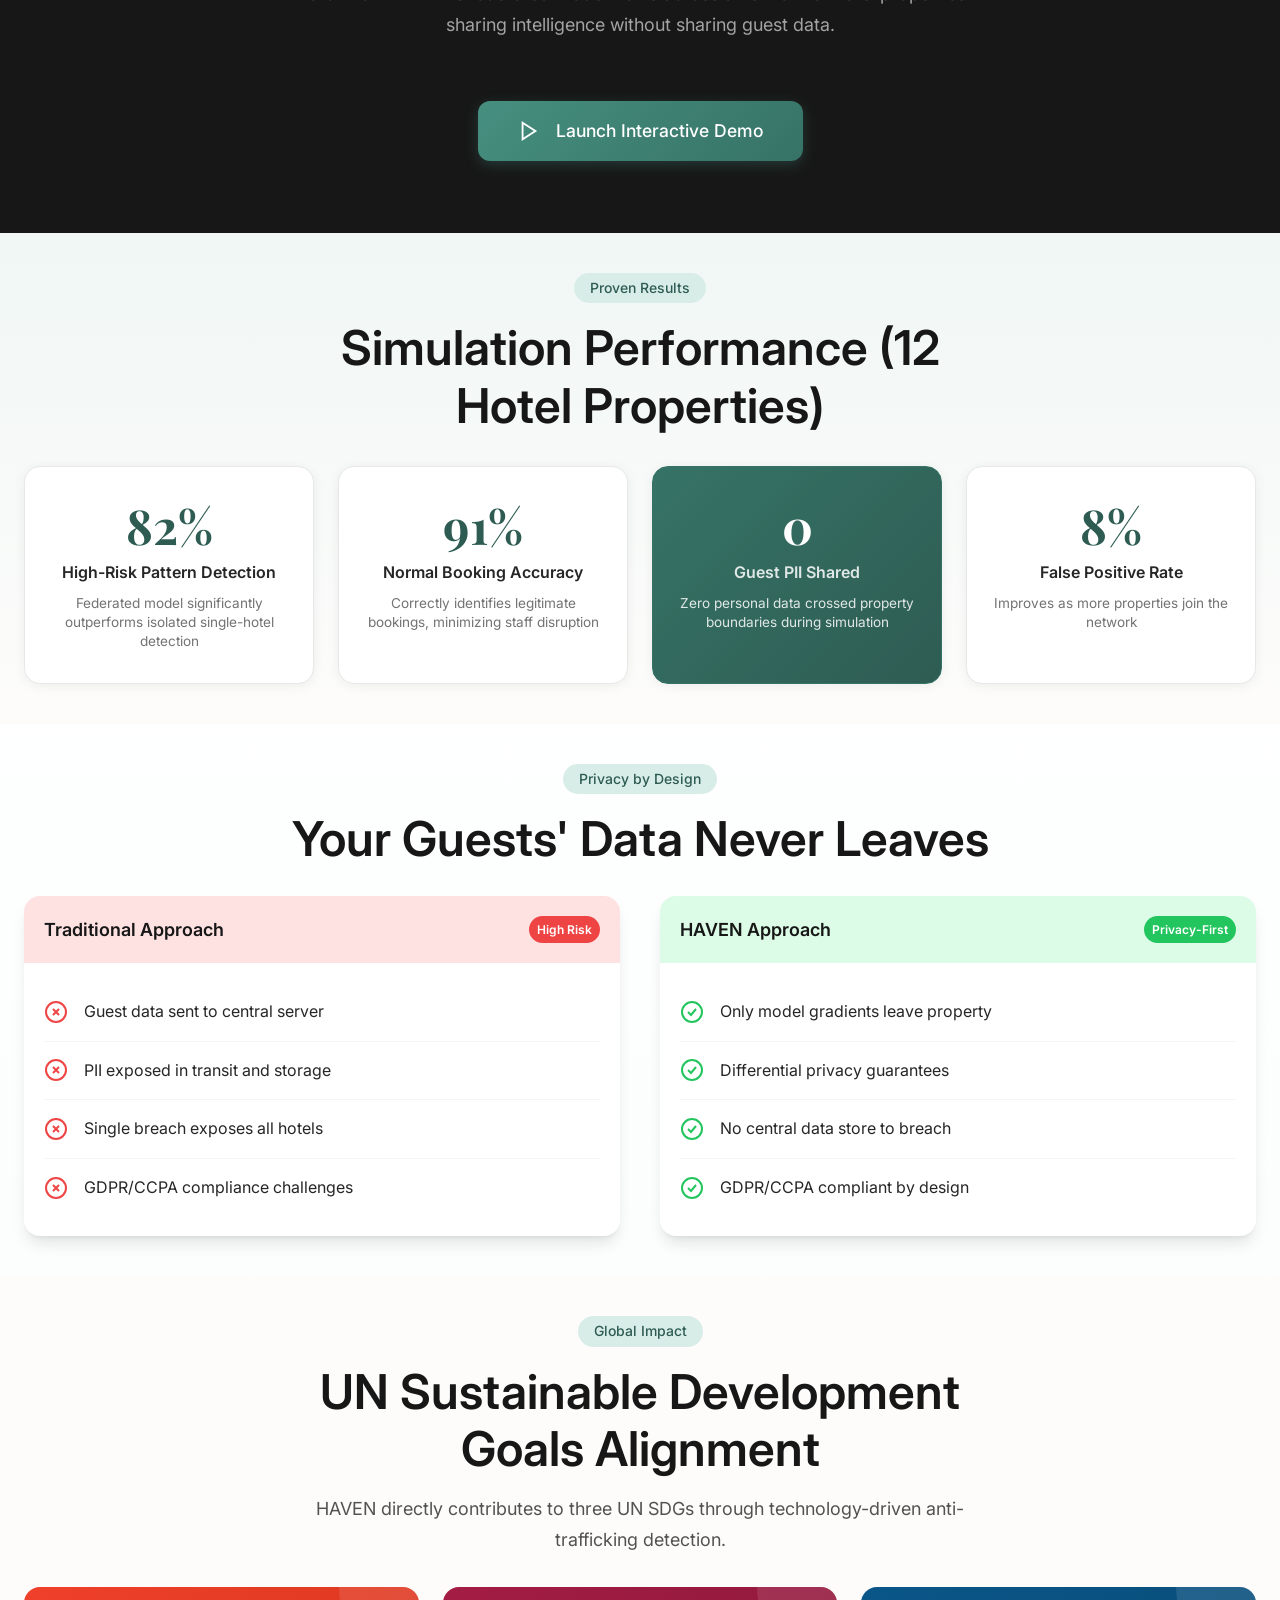
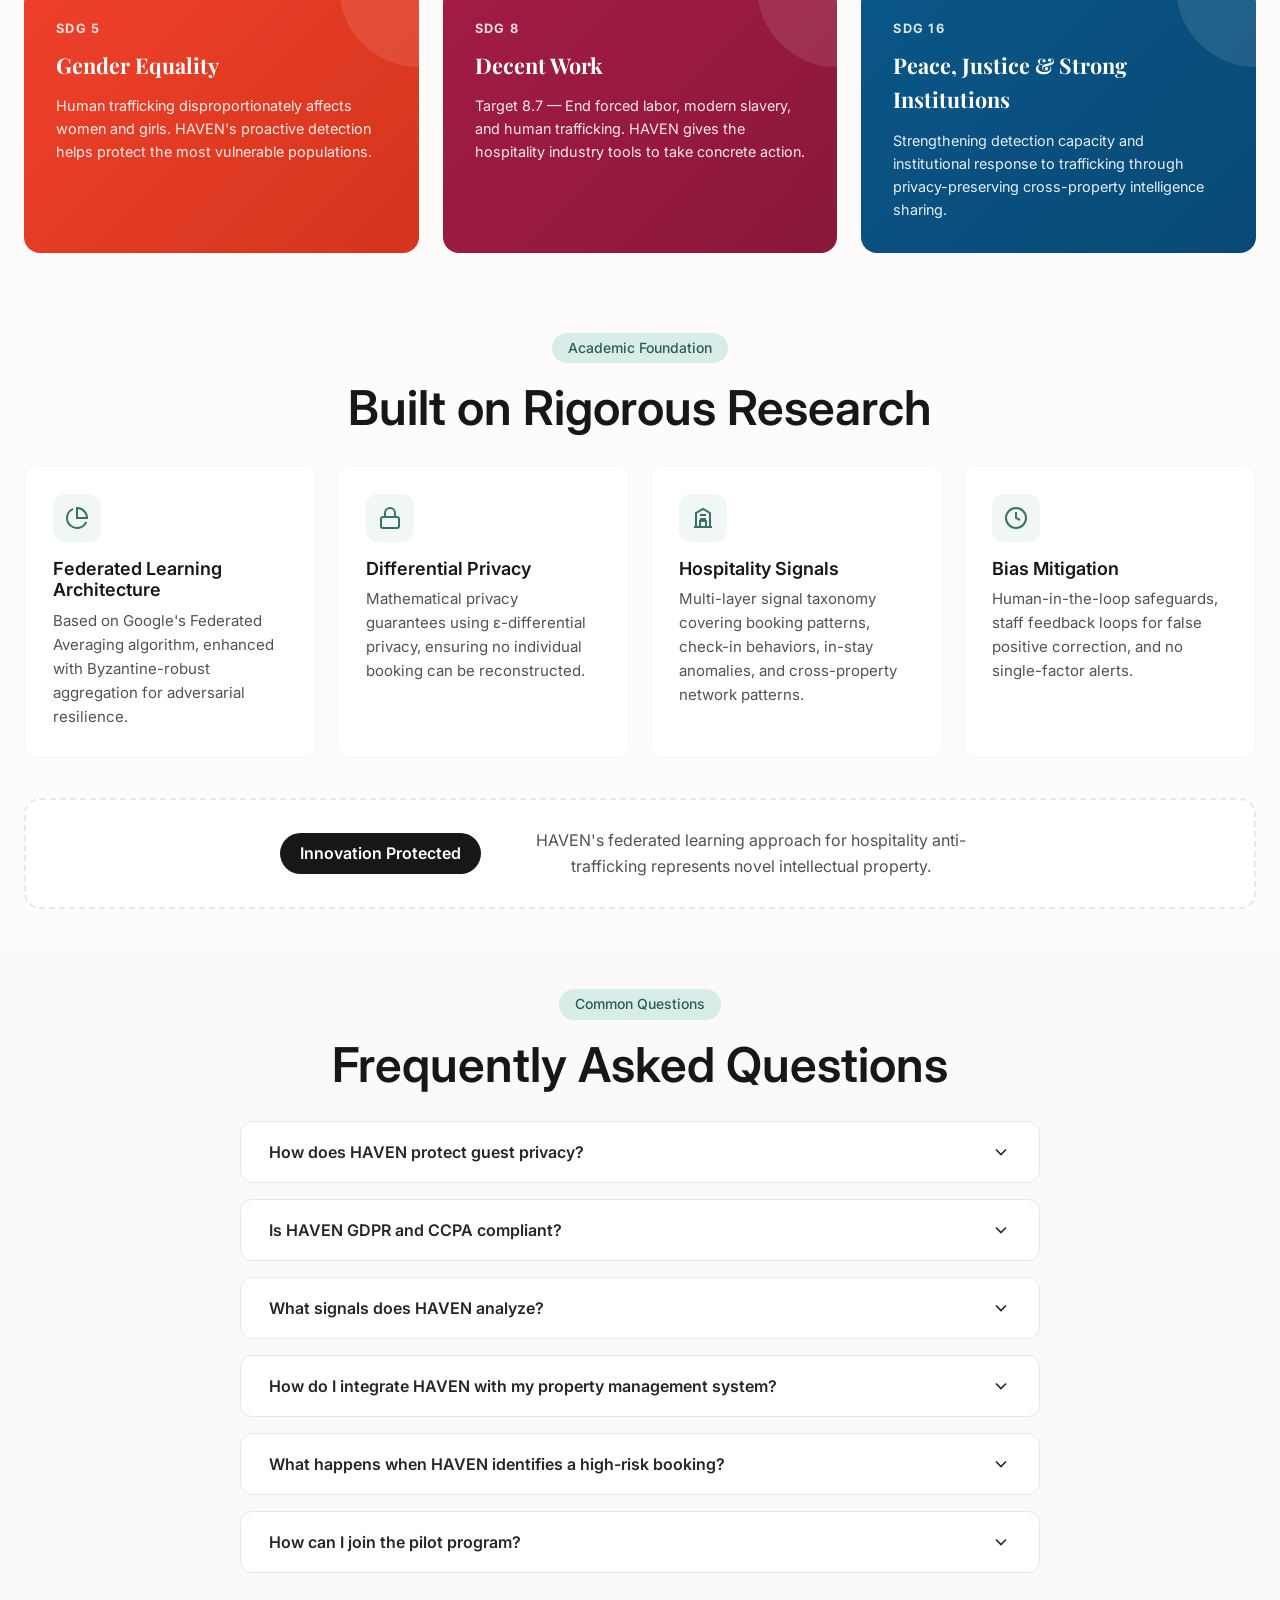
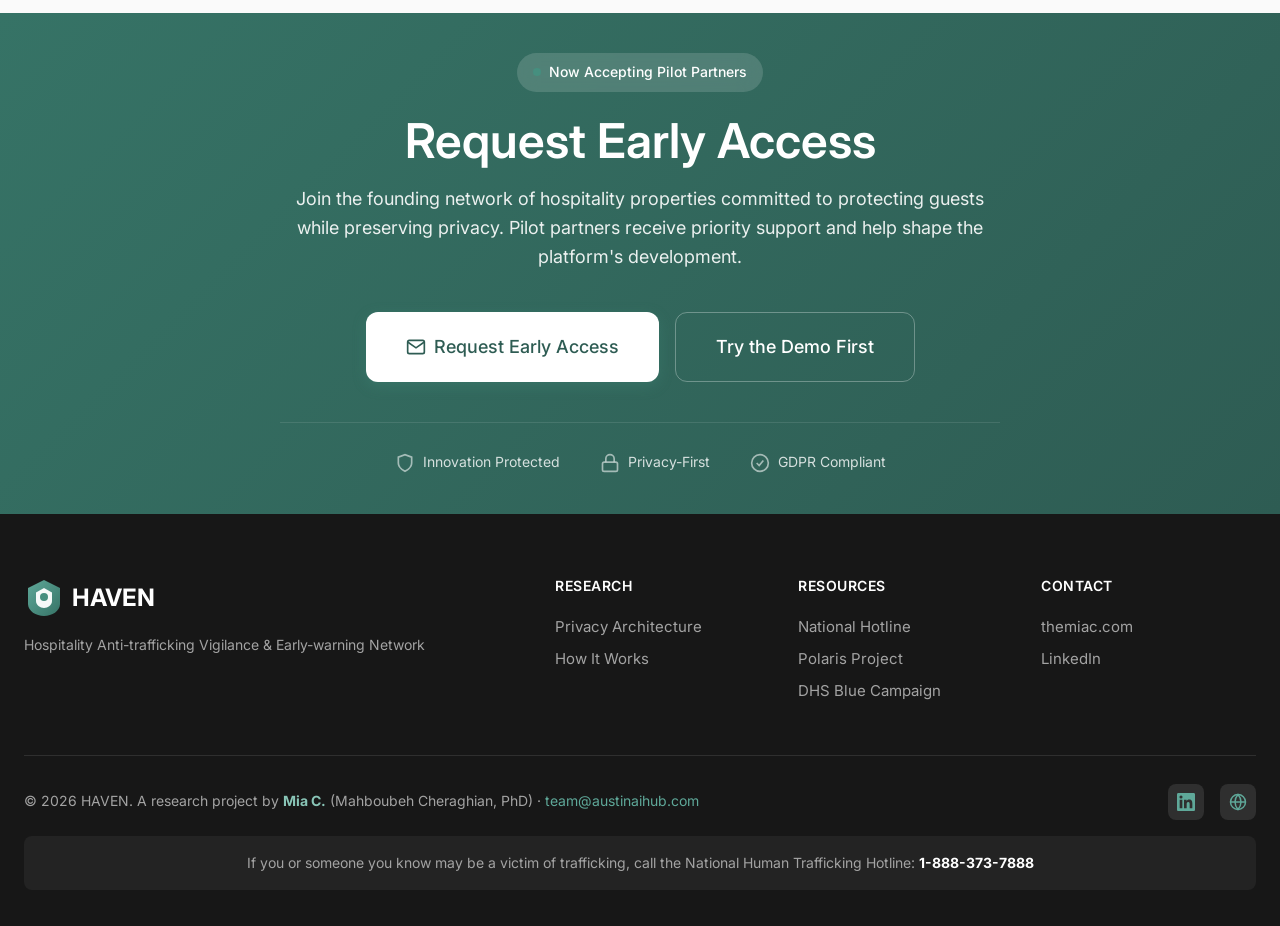
==== commit 7093d313: "Remove ITU AI for Good badge from hero section https://claude.ai/code/session_01EKyHTuNC3V9LLj23cU68" ====
--- a/index.html
+++ b/index.html
@@ -61,13 +61,6 @@
             <div class="hero-badge">
                 <span class="badge-dot"></span>
                 Federated Learning • Privacy-First • Zero Guest Data Shared
-            </div>
-            <div class="itu-badge">
-                <svg viewBox="0 0 24 24" fill="none" stroke="currentColor" stroke-width="2" width="18" height="18">
-                    <circle cx="12" cy="12" r="10"/>
-                    <path d="M8 12l3 3 5-6"/>
-                </svg>
-                <span>Selected — ITU AI for Good · Innovate for Impact 2026</span>
             </div>
             <p class="hero-acronym">
                 <strong>H</strong>ospitality <strong>A</strong>nti-trafficking <strong>V</strong>igilance &
--- a/css/styles.css
+++ b/css/styles.css
@@ -2367,25 +2367,19 @@
     align-items: center;
     gap: 0.5rem;
     padding: 0.5rem 1rem;
-    background: linear-gradient(135deg, rgba(0, 120, 210, 0.12), rgba(0, 120, 210, 0.05));
-    border: 1px solid rgba(0, 120, 210, 0.25);
+    background: none;
+    border: none;
     border-radius: 2rem;
     margin-bottom: 1rem;
     color: #0078d2;
     font-size: 0.85rem;
     font-weight: 600;
     letter-spacing: 0.02em;
-    animation: badgePulse 3s ease-in-out infinite;
 }
 
 .itu-badge svg {
     flex-shrink: 0;
     stroke: #0078d2;
-}
-
-@keyframes badgePulse {
-    0%, 100% { box-shadow: 0 0 0 0 rgba(0, 120, 210, 0.15); }
-    50% { box-shadow: 0 0 0 8px rgba(0, 120, 210, 0); }
 }
 
 /* ============================================
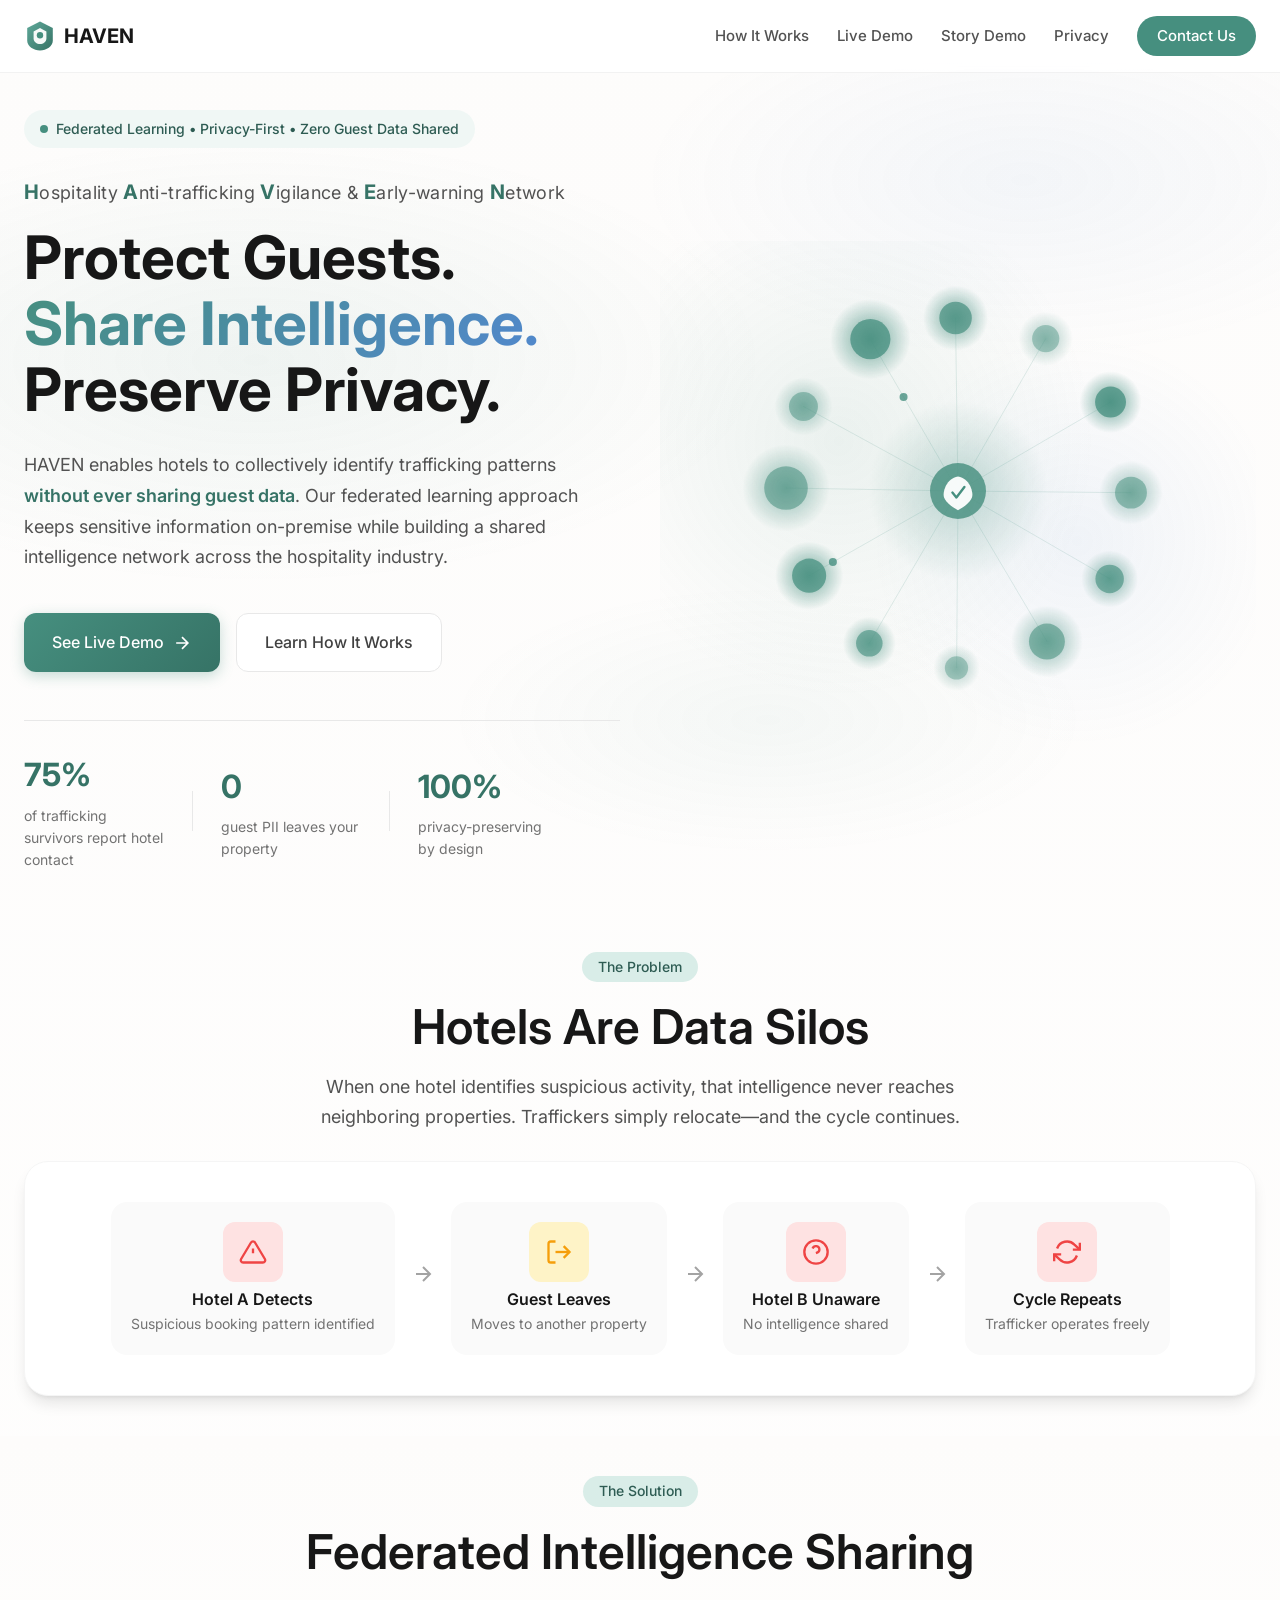
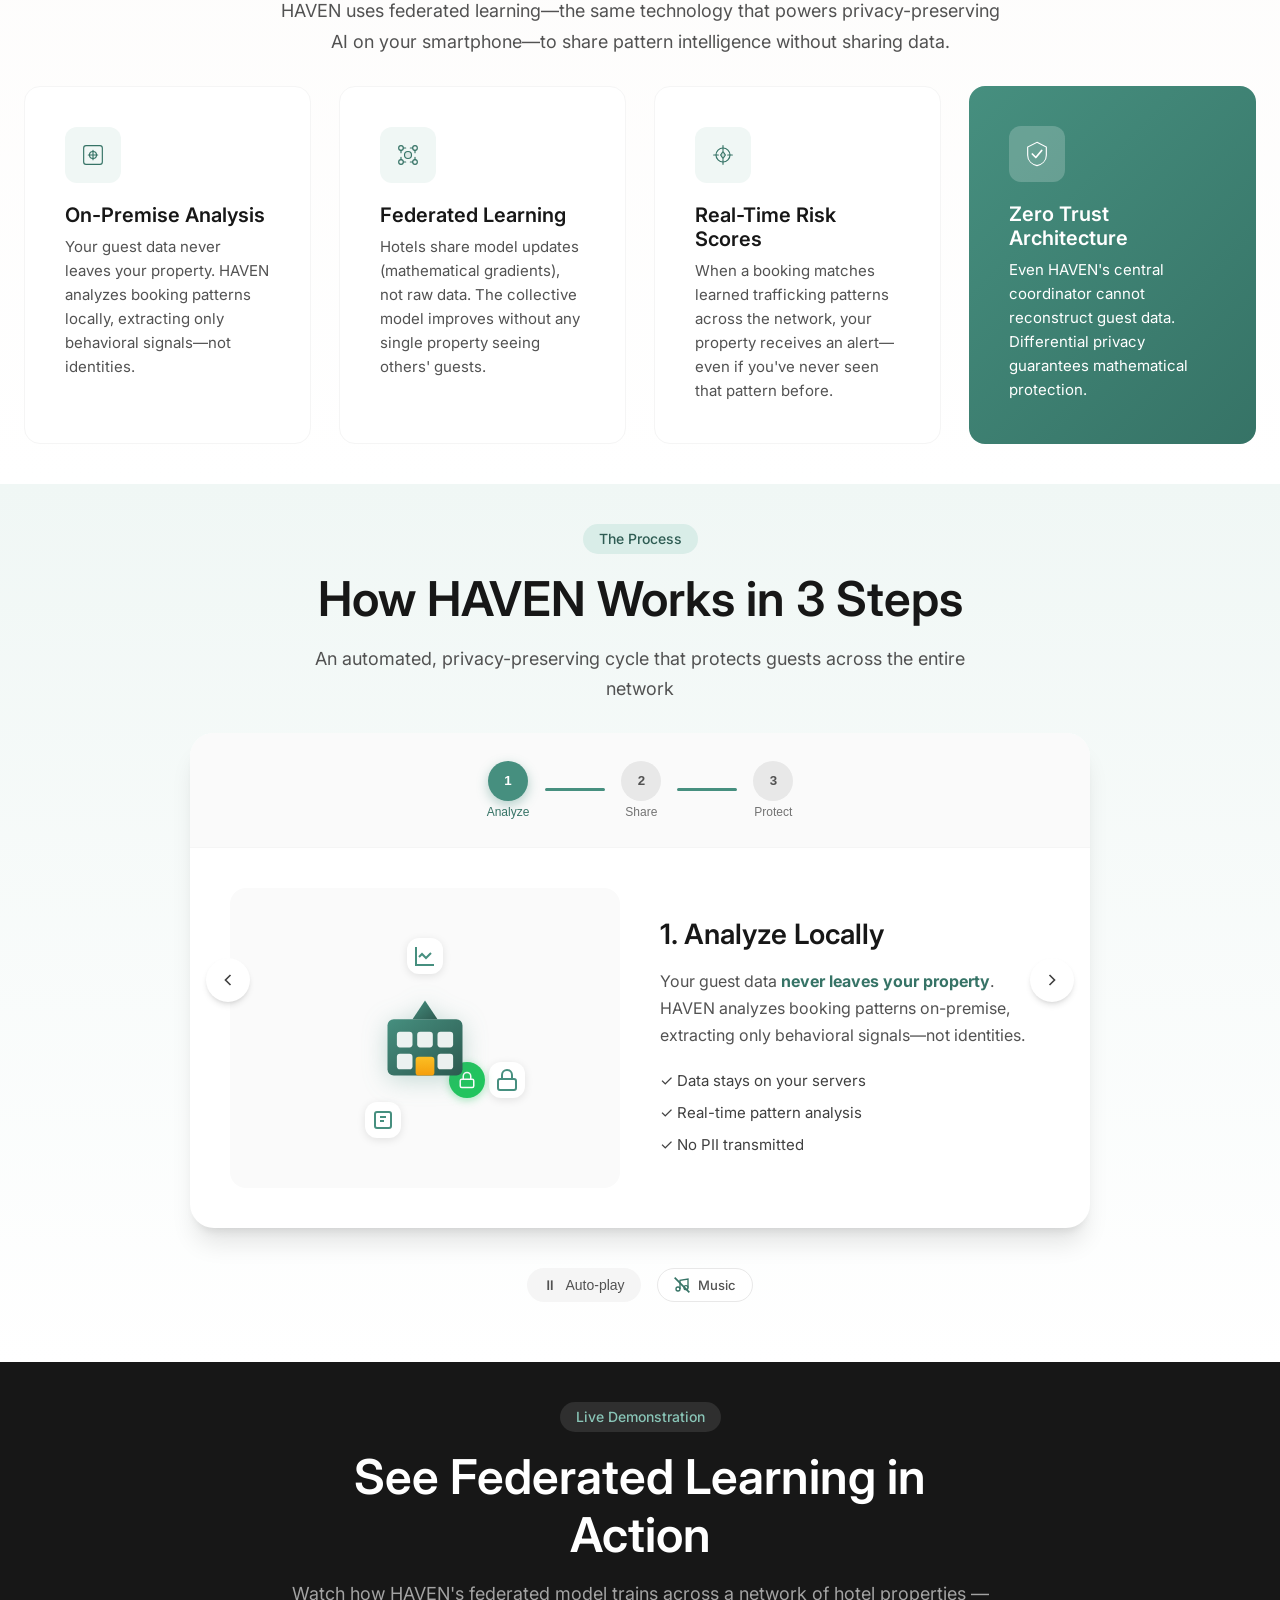
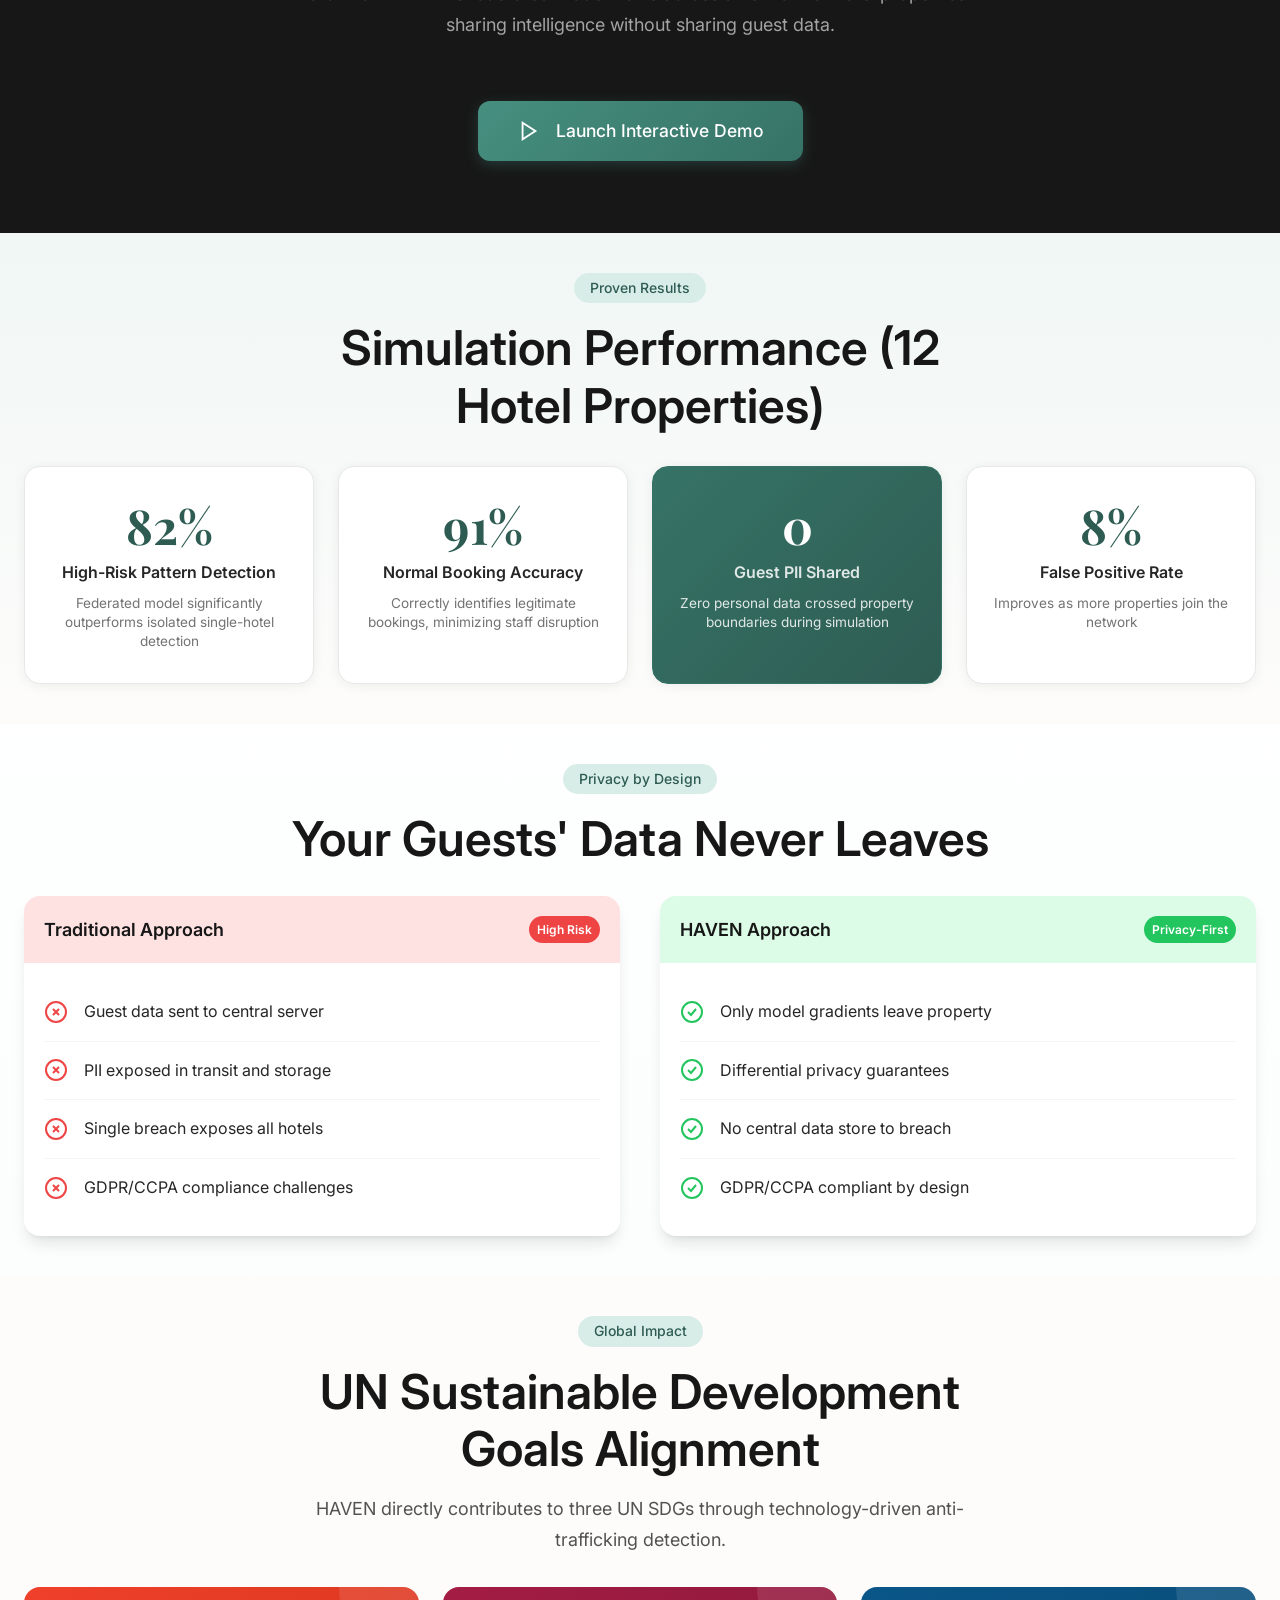
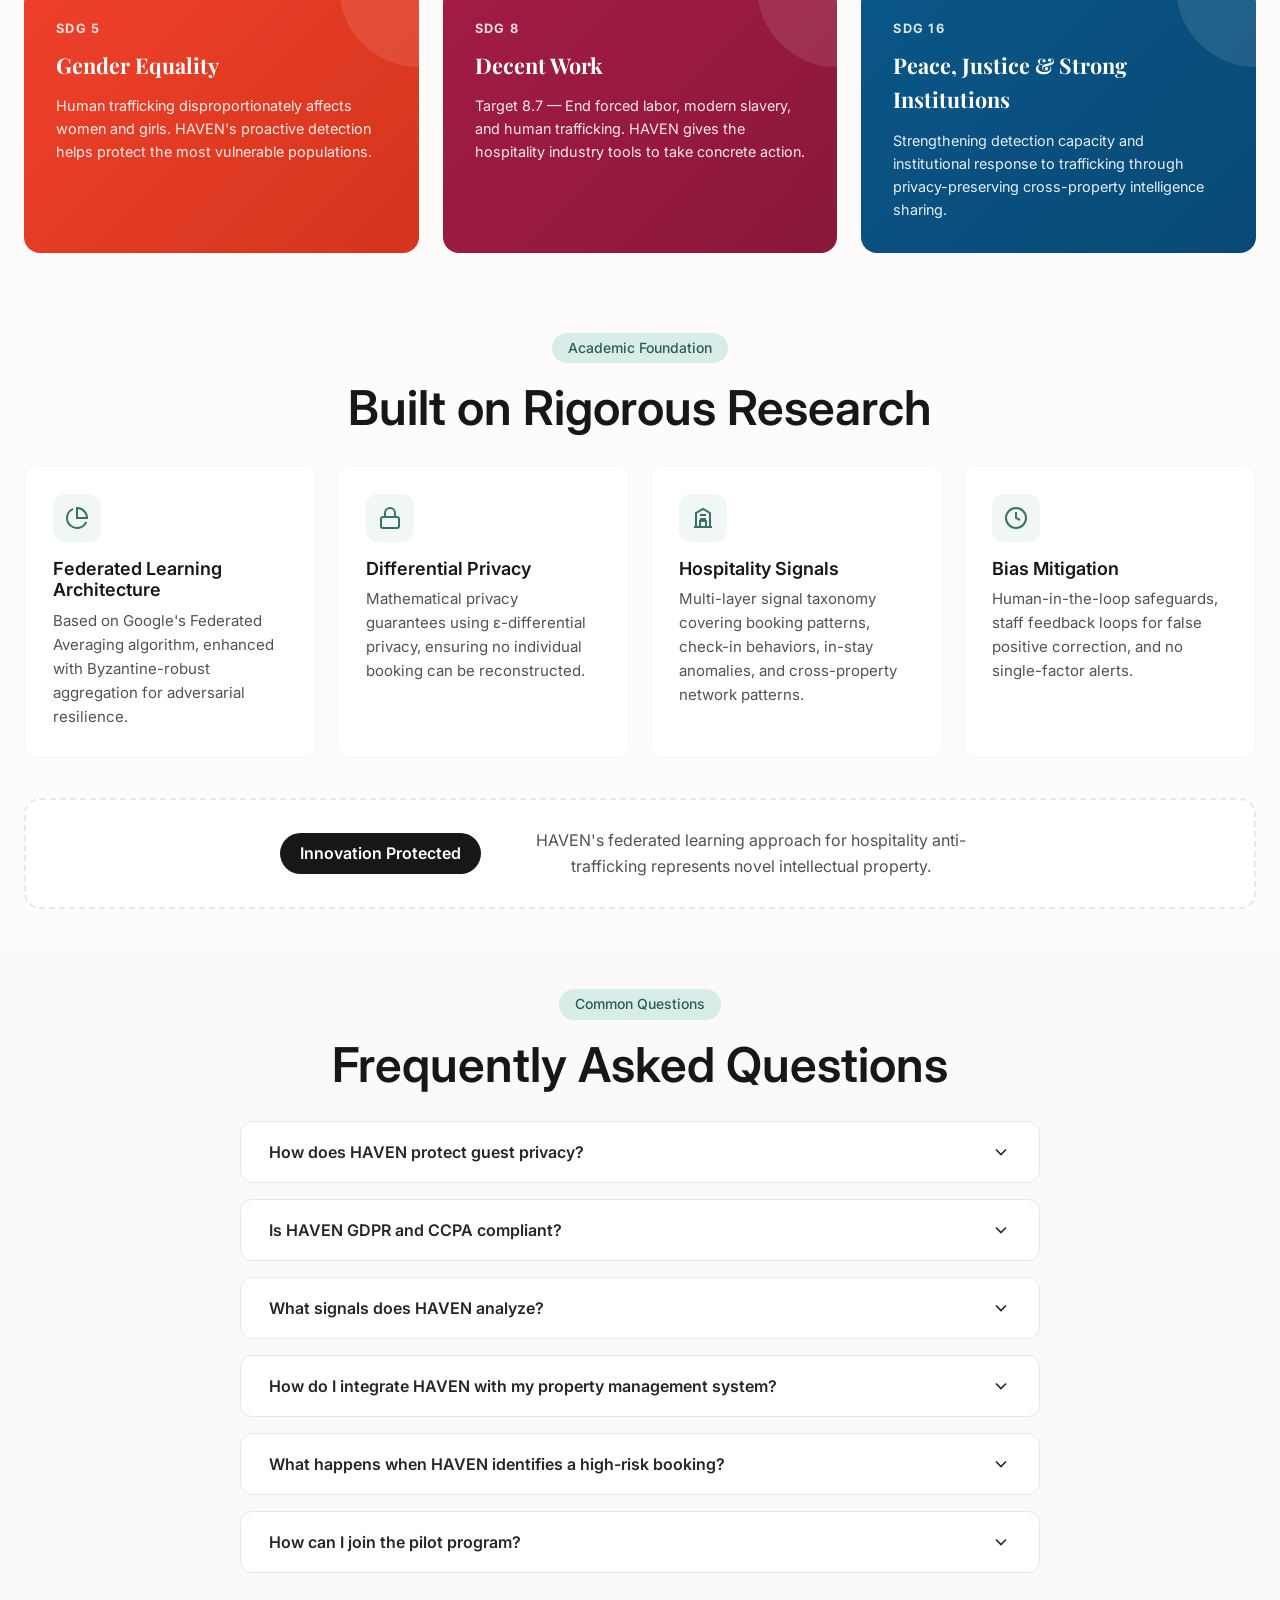
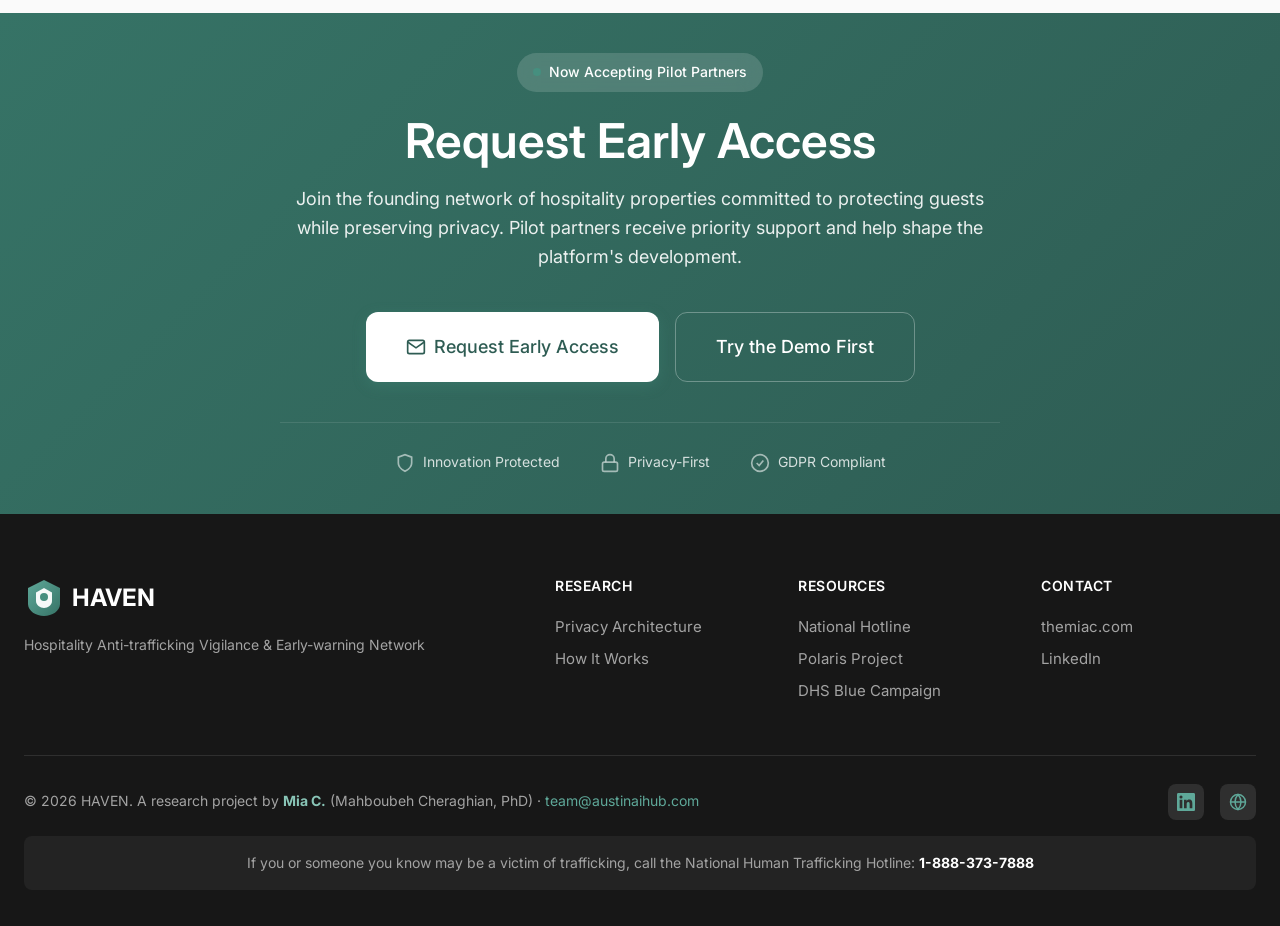
==== commit 3b460e2f: "Add story-driven demo (demo2.html) with three sequential phases Phase 1 "The Alert" shows a suspicio" ====
--- a/index.html
+++ b/index.html
@@ -44,6 +44,7 @@
             <div class="nav-links">
                 <a href="#how-it-works">How It Works</a>
                 <a href="demo.html">Live Demo</a>
+                <a href="demo2.html">Story Demo</a>
                 <a href="#privacy">Privacy</a>
                 <a href="mailto:team@austinaihub.com" class="nav-cta">Contact Us</a>
             </div>
